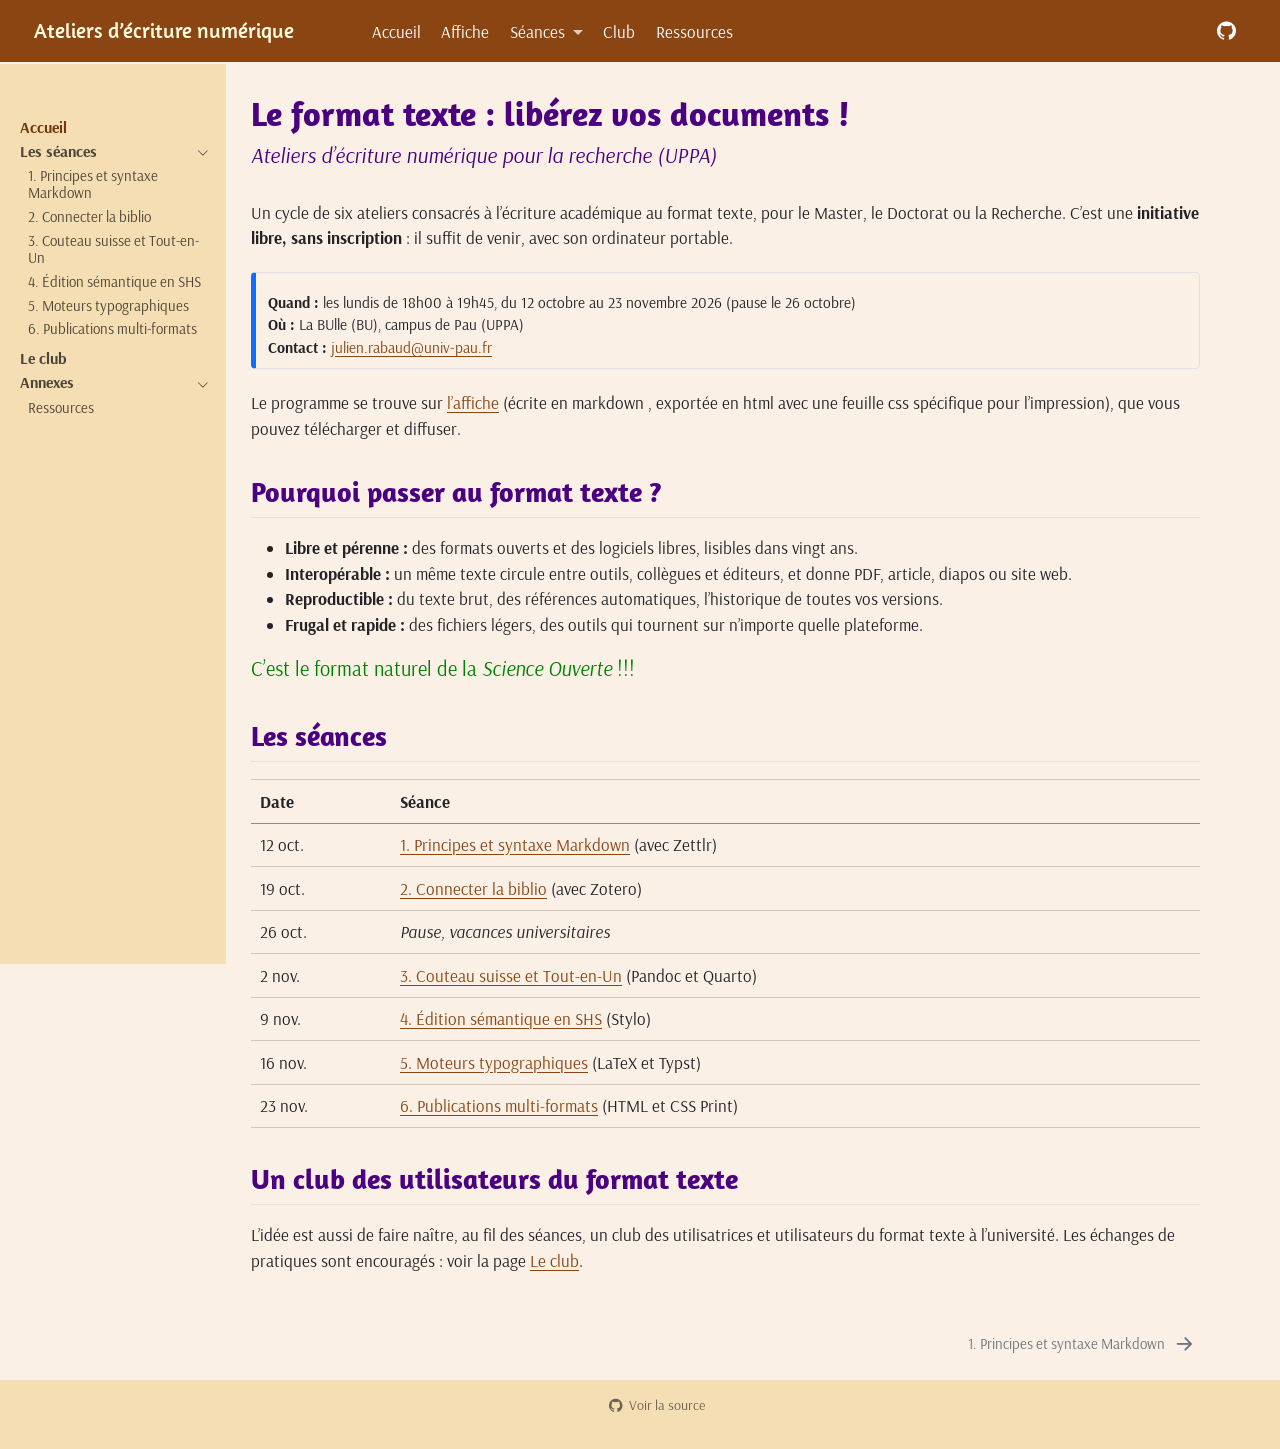
==== index.html @ 68832fae "Built site for gh-pages" ====
<!DOCTYPE html>
<html xmlns="http://www.w3.org/1999/xhtml" lang="fr" xml:lang="fr"><head>

<meta charset="utf-8">
<meta name="generator" content="quarto-1.8.25">

<meta name="viewport" content="width=device-width, initial-scale=1.0, user-scalable=yes">


<title>Le format texte : libérez vos documents ! – Ateliers d’écriture numérique</title>
<style>
code{white-space: pre-wrap;}
span.smallcaps{font-variant: small-caps;}
div.columns{display: flex; gap: min(4vw, 1.5em);}
div.column{flex: auto; overflow-x: auto;}
div.hanging-indent{margin-left: 1.5em; text-indent: -1.5em;}
ul.task-list{list-style: none;}
ul.task-list li input[type="checkbox"] {
  width: 0.8em;
  margin: 0 0.8em 0.2em -1em; /* quarto-specific, see https://github.com/quarto-dev/quarto-cli/issues/4556 */ 
  vertical-align: middle;
}
</style>


<script src="site_libs/quarto-nav/quarto-nav.js"></script>
<script src="site_libs/quarto-nav/headroom.min.js"></script>
<script src="site_libs/clipboard/clipboard.min.js"></script>
<script src="site_libs/quarto-search/autocomplete.umd.js"></script>
<script src="site_libs/quarto-search/fuse.min.js"></script>
<script src="site_libs/quarto-search/quarto-search.js"></script>
<meta name="quarto:offset" content="./">
<link href="./seances/01-markdown-zettlr.html" rel="next">
<script src="site_libs/quarto-html/quarto.js" type="module"></script>
<script src="site_libs/quarto-html/tabsets/tabsets.js" type="module"></script>
<script src="site_libs/quarto-html/axe/axe-check.js" type="module"></script>
<script src="site_libs/quarto-html/popper.min.js"></script>
<script src="site_libs/quarto-html/tippy.umd.min.js"></script>
<script src="site_libs/quarto-html/anchor.min.js"></script>
<link href="site_libs/quarto-html/tippy.css" rel="stylesheet">
<link href="site_libs/quarto-html/quarto-syntax-highlighting-10d6bfaa2f8bcb121088c7d3a1816829.css" rel="stylesheet" class="quarto-color-scheme" id="quarto-text-highlighting-styles">
<link href="site_libs/quarto-html/quarto-syntax-highlighting-dark-7bc5d518d705a825abc54c1a67b1ce5e.css" rel="stylesheet" class="quarto-color-scheme quarto-color-alternate" id="quarto-text-highlighting-styles">
<link href="site_libs/quarto-html/quarto-syntax-highlighting-10d6bfaa2f8bcb121088c7d3a1816829.css" rel="stylesheet" class="quarto-color-scheme-extra" id="quarto-text-highlighting-styles">
<script src="site_libs/bootstrap/bootstrap.min.js"></script>
<link href="site_libs/bootstrap/bootstrap-icons.css" rel="stylesheet">
<link href="site_libs/bootstrap/bootstrap-f535d5d8f38c09f3bb4e53ca1dbffc39.min.css" rel="stylesheet" append-hash="true" class="quarto-color-scheme" id="quarto-bootstrap" data-mode="light">
<link href="site_libs/bootstrap/bootstrap-dark-f535d5d8f38c09f3bb4e53ca1dbffc39.min.css" rel="stylesheet" append-hash="true" class="quarto-color-scheme quarto-color-alternate" id="quarto-bootstrap" data-mode="light">
<link href="site_libs/bootstrap/bootstrap-f535d5d8f38c09f3bb4e53ca1dbffc39.min.css" rel="stylesheet" append-hash="true" class="quarto-color-scheme-extra" id="quarto-bootstrap" data-mode="light">
<script id="quarto-search-options" type="application/json">{
  "location": "navbar",
  "copy-button": false,
  "collapse-after": 3,
  "panel-placement": "end",
  "type": "overlay",
  "limit": 50,
  "keyboard-shortcut": [
    "f",
    "/",
    "s"
  ],
  "show-item-context": false,
  "language": {
    "search-no-results-text": "Pas de résultats",
    "search-matching-documents-text": "documents trouvés",
    "search-copy-link-title": "Copier le lien vers la recherche",
    "search-hide-matches-text": "Cacher les correspondances additionnelles",
    "search-more-match-text": "correspondance de plus dans ce document",
    "search-more-matches-text": "correspondances de plus dans ce document",
    "search-clear-button-title": "Effacer",
    "search-text-placeholder": "",
    "search-detached-cancel-button-title": "Annuler",
    "search-submit-button-title": "Envoyer",
    "search-label": "Recherche"
  }
}</script>


<link rel="stylesheet" href="styles.css">
</head>

<body class="nav-sidebar docked nav-fixed fullcontent quarto-light">

<div id="quarto-search-results"></div>
  <header id="quarto-header" class="headroom fixed-top">
    <nav class="navbar navbar-expand-lg " data-bs-theme="dark">
      <div class="navbar-container container-fluid">
      <div class="navbar-brand-container mx-auto">
    <a href="./index.html" class="navbar-brand navbar-brand-logo">
    </a>
    <a class="navbar-brand" href="./index.html">
    <span class="navbar-title">Ateliers d’écriture numérique</span>
    </a>
  </div>
            <div id="quarto-search" class="" title="Recherche"></div>
          <button class="navbar-toggler" type="button" data-bs-toggle="collapse" data-bs-target="#navbarCollapse" aria-controls="navbarCollapse" role="menu" aria-expanded="false" aria-label="Basculer la navigation" onclick="if (window.quartoToggleHeadroom) { window.quartoToggleHeadroom(); }">
  <span class="navbar-toggler-icon"></span>
</button>
          <div class="collapse navbar-collapse" id="navbarCollapse">
            <ul class="navbar-nav navbar-nav-scroll me-auto">
  <li class="nav-item">
    <a class="nav-link active" href="./index.html" aria-current="page"> 
<span class="menu-text">Accueil</span></a>
  </li>  
  <li class="nav-item">
    <a class="nav-link" href="./affiche.html"> 
<span class="menu-text">Affiche</span></a>
  </li>  
  <li class="nav-item dropdown ">
    <a class="nav-link dropdown-toggle" href="#" id="nav-menu-séances" role="link" data-bs-toggle="dropdown" aria-expanded="false">
 <span class="menu-text">Séances</span>
    </a>
    <ul class="dropdown-menu" aria-labelledby="nav-menu-séances">    
        <li>
    <a class="dropdown-item" href="./seances/01-markdown-zettlr.html">
 <span class="dropdown-text">1. Markdown et Zettlr</span></a>
  </li>  
        <li>
    <a class="dropdown-item" href="./seances/02-zotero.html">
 <span class="dropdown-text">2. Zotero</span></a>
  </li>  
        <li>
    <a class="dropdown-item" href="./seances/03-pandoc-quarto.html">
 <span class="dropdown-text">3. Pandoc et Quarto</span></a>
  </li>  
        <li>
    <a class="dropdown-item" href="./seances/04-stylo.html">
 <span class="dropdown-text">4. Stylo</span></a>
  </li>  
        <li>
    <a class="dropdown-item" href="./seances/05-latex-typst.html">
 <span class="dropdown-text">5. LaTeX et Typst</span></a>
  </li>  
        <li>
    <a class="dropdown-item" href="./seances/06-html-css-print.html">
 <span class="dropdown-text">6. HTML et CSS Print</span></a>
  </li>  
    </ul>
  </li>
  <li class="nav-item">
    <a class="nav-link" href="./club.html"> 
<span class="menu-text">Club</span></a>
  </li>  
  <li class="nav-item">
    <a class="nav-link" href="./ressources.html"> 
<span class="menu-text">Ressources</span></a>
  </li>  
</ul>
            <ul class="navbar-nav navbar-nav-scroll ms-auto">
  <li class="nav-item compact">
    <a class="nav-link" href="https://github.com/ujubib/atelier-format-texte"> <i class="bi bi-github" role="img" aria-label="Dépôt GitHub">
</i> 
<span class="menu-text"></span></a>
  </li>  
</ul>
          </div> <!-- /navcollapse -->
            <div class="quarto-navbar-tools">
</div>
      </div> <!-- /container-fluid -->
    </nav>
  <nav class="quarto-secondary-nav">
    <div class="container-fluid d-flex">
      <button type="button" class="quarto-btn-toggle btn" data-bs-toggle="collapse" role="button" data-bs-target=".quarto-sidebar-collapse-item" aria-controls="quarto-sidebar" aria-expanded="false" aria-label="Basculer la barre latérale" onclick="if (window.quartoToggleHeadroom) { window.quartoToggleHeadroom(); }">
        <i class="bi bi-layout-text-sidebar-reverse"></i>
      </button>
        <a class="flex-grow-1 no-decor" role="navigation" data-bs-toggle="collapse" data-bs-target=".quarto-sidebar-collapse-item" aria-controls="quarto-sidebar" aria-expanded="false" aria-label="Basculer la barre latérale" onclick="if (window.quartoToggleHeadroom) { window.quartoToggleHeadroom(); }">      
          <h1 class="quarto-secondary-nav-title">Le format texte : libérez vos documents !</h1>
        </a>     
    </div>
  </nav>
</header>
<!-- content -->
<div id="quarto-content" class="quarto-container page-columns page-rows-contents page-layout-article page-navbar">
<!-- sidebar -->
  <nav id="quarto-sidebar" class="sidebar collapse collapse-horizontal quarto-sidebar-collapse-item sidebar-navigation docked overflow-auto">
    <div class="pt-lg-2 mt-2 text-left sidebar-header">
      <a href="./index.html" class="sidebar-logo-link">
      </a>
      </div>
    <div class="sidebar-menu-container"> 
    <ul class="list-unstyled mt-1">
        <li class="sidebar-item">
  <div class="sidebar-item-container"> 
  <a href="./index.html" class="sidebar-item-text sidebar-link active">
 <span class="menu-text">Accueil</span></a>
  </div>
</li>
        <li class="sidebar-item sidebar-item-section">
      <div class="sidebar-item-container"> 
            <a class="sidebar-item-text sidebar-link text-start" data-bs-toggle="collapse" data-bs-target="#quarto-sidebar-section-1" role="navigation" aria-expanded="true">
 <span class="menu-text">Les séances</span></a>
          <a class="sidebar-item-toggle text-start" data-bs-toggle="collapse" data-bs-target="#quarto-sidebar-section-1" role="navigation" aria-expanded="true" aria-label="Basculer la section">
            <i class="bi bi-chevron-right ms-2"></i>
          </a> 
      </div>
      <ul id="quarto-sidebar-section-1" class="collapse list-unstyled sidebar-section depth1 show">  
          <li class="sidebar-item">
  <div class="sidebar-item-container"> 
  <a href="./seances/01-markdown-zettlr.html" class="sidebar-item-text sidebar-link">
 <span class="menu-text">1. Principes et syntaxe Markdown</span></a>
  </div>
</li>
          <li class="sidebar-item">
  <div class="sidebar-item-container"> 
  <a href="./seances/02-zotero.html" class="sidebar-item-text sidebar-link">
 <span class="menu-text">2. Connecter la biblio</span></a>
  </div>
</li>
          <li class="sidebar-item">
  <div class="sidebar-item-container"> 
  <a href="./seances/03-pandoc-quarto.html" class="sidebar-item-text sidebar-link">
 <span class="menu-text">3. Couteau suisse et Tout-en-Un</span></a>
  </div>
</li>
          <li class="sidebar-item">
  <div class="sidebar-item-container"> 
  <a href="./seances/04-stylo.html" class="sidebar-item-text sidebar-link">
 <span class="menu-text">4. Édition sémantique en SHS</span></a>
  </div>
</li>
          <li class="sidebar-item">
  <div class="sidebar-item-container"> 
  <a href="./seances/05-latex-typst.html" class="sidebar-item-text sidebar-link">
 <span class="menu-text">5. Moteurs typographiques</span></a>
  </div>
</li>
          <li class="sidebar-item">
  <div class="sidebar-item-container"> 
  <a href="./seances/06-html-css-print.html" class="sidebar-item-text sidebar-link">
 <span class="menu-text">6. Publications multi-formats</span></a>
  </div>
</li>
      </ul>
  </li>
        <li class="sidebar-item">
  <div class="sidebar-item-container"> 
  <a href="./club.html" class="sidebar-item-text sidebar-link">
 <span class="menu-text">Le club</span></a>
  </div>
</li>
        <li class="sidebar-item sidebar-item-section">
      <div class="sidebar-item-container"> 
            <a class="sidebar-item-text sidebar-link text-start" data-bs-toggle="collapse" data-bs-target="#quarto-sidebar-section-2" role="navigation" aria-expanded="true">
 <span class="menu-text">Annexes</span></a>
          <a class="sidebar-item-toggle text-start" data-bs-toggle="collapse" data-bs-target="#quarto-sidebar-section-2" role="navigation" aria-expanded="true" aria-label="Basculer la section">
            <i class="bi bi-chevron-right ms-2"></i>
          </a> 
      </div>
      <ul id="quarto-sidebar-section-2" class="collapse list-unstyled sidebar-section depth1 show">  
          <li class="sidebar-item">
  <div class="sidebar-item-container"> 
  <a href="./ressources.html" class="sidebar-item-text sidebar-link">
 <span class="menu-text">Ressources</span></a>
  </div>
</li>
      </ul>
  </li>
    </ul>
    </div>
</nav>
<div id="quarto-sidebar-glass" class="quarto-sidebar-collapse-item" data-bs-toggle="collapse" data-bs-target=".quarto-sidebar-collapse-item"></div>
<!-- margin-sidebar -->
    
<!-- main -->
<main class="content" id="quarto-document-content">

<header id="title-block-header" class="quarto-title-block default">
<div class="quarto-title">
<h1 class="title d-none d-lg-block">Le format texte : libérez vos documents !</h1>
<p class="subtitle lead">Ateliers d’écriture numérique pour la recherche (UPPA)</p>
</div>



<div class="quarto-title-meta">

    
  
    
  </div>
  


</header>


<p>Un cycle de six ateliers consacrés à l’écriture académique au format texte, pour le Master, le Doctorat ou la Recherche. C’est une <strong>initiative libre, sans inscription</strong> : il suffit de venir, avec son ordinateur portable.</p>
<div class="callout callout-style-simple callout-note no-icon">
<div class="callout-body d-flex">
<div class="callout-icon-container">
<i class="callout-icon no-icon"></i>
</div>
<div class="callout-body-container">
<p><strong>Quand :</strong> les lundis de 18h00 à 19h45, du 12 octobre au 23 novembre 2026 (pause le 26 octobre)<br>
<strong>Où :</strong> La BUlle (BU), campus de Pau (UPPA)<br>
<strong>Contact :</strong> <a href="mailto:julien.rabaud@univ-pau.fr">julien.rabaud@univ-pau.fr</a></p>
</div>
</div>
</div>
<p>Le programme se trouve sur <a href="./affiche.html">l’affiche</a> (écrite en markdown , exportée en html avec une feuille css spécifique pour l’impression), que vous pouvez télécharger et diffuser.</p>
<section id="pourquoi-passer-au-format-texte" class="level2">
<h2 class="anchored" data-anchor-id="pourquoi-passer-au-format-texte">Pourquoi passer au format texte ?</h2>
<ul>
<li><strong>Libre et pérenne :</strong> des formats ouverts et des logiciels libres, lisibles dans vingt ans.</li>
<li><strong>Interopérable :</strong> un même texte circule entre outils, collègues et éditeurs, et donne PDF, article, diapos ou site web.</li>
<li><strong>Reproductible :</strong> du texte brut, des références automatiques, l’historique de toutes vos versions.</li>
<li><strong>Frugal et rapide :</strong> des fichiers légers, des outils qui tournent sur n’importe quelle plateforme.</li>
</ul>
<p><span style="font-size:1.2em;color:green">C’est le format naturel de la <em>Science Ouverte</em> !!!</span></p>
</section>
<section id="les-séances" class="level2">
<h2 class="anchored" data-anchor-id="les-séances">Les séances</h2>
<table class="caption-top table">
<thead>
<tr class="header">
<th style="text-align: left;">Date</th>
<th style="text-align: left;">Séance</th>
</tr>
</thead>
<tbody>
<tr class="odd">
<td style="text-align: left;">12 oct.</td>
<td style="text-align: left;"><a href="./seances/01-markdown-zettlr.html">1. Principes et syntaxe Markdown</a> (avec Zettlr)</td>
</tr>
<tr class="even">
<td style="text-align: left;">19 oct.</td>
<td style="text-align: left;"><a href="./seances/02-zotero.html">2. Connecter la biblio</a> (avec Zotero)</td>
</tr>
<tr class="odd">
<td style="text-align: left;">26 oct.</td>
<td style="text-align: left;"><em>Pause, vacances universitaires</em></td>
</tr>
<tr class="even">
<td style="text-align: left;">2 nov.</td>
<td style="text-align: left;"><a href="./seances/03-pandoc-quarto.html">3. Couteau suisse et Tout-en-Un</a> (Pandoc et Quarto)</td>
</tr>
<tr class="odd">
<td style="text-align: left;">9 nov.</td>
<td style="text-align: left;"><a href="./seances/04-stylo.html">4. Édition sémantique en SHS</a> (Stylo)</td>
</tr>
<tr class="even">
<td style="text-align: left;">16 nov.</td>
<td style="text-align: left;"><a href="./seances/05-latex-typst.html">5. Moteurs typographiques</a> (LaTeX et Typst)</td>
</tr>
<tr class="odd">
<td style="text-align: left;">23 nov.</td>
<td style="text-align: left;"><a href="./seances/06-html-css-print.html">6. Publications multi-formats</a> (HTML et CSS Print)</td>
</tr>
</tbody>
</table>
</section>
<section id="un-club-des-utilisateurs-du-format-texte" class="level2">
<h2 class="anchored" data-anchor-id="un-club-des-utilisateurs-du-format-texte">Un club des utilisateurs du format texte</h2>
<p>L’idée est aussi de faire naître, au fil des séances, un club des utilisatrices et utilisateurs du format texte à l’université. Les échanges de pratiques sont encouragés : voir la page <a href="./club.html">Le club</a>.</p>


</section>

</main> <!-- /main -->
<script id="quarto-html-after-body" type="application/javascript">
  window.document.addEventListener("DOMContentLoaded", function (event) {
    const icon = "";
    const anchorJS = new window.AnchorJS();
    anchorJS.options = {
      placement: 'right',
      icon: icon
    };
    anchorJS.add('.anchored');
    const isCodeAnnotation = (el) => {
      for (const clz of el.classList) {
        if (clz.startsWith('code-annotation-')) {                     
          return true;
        }
      }
      return false;
    }
    const onCopySuccess = function(e) {
      // button target
      const button = e.trigger;
      // don't keep focus
      button.blur();
      // flash "checked"
      button.classList.add('code-copy-button-checked');
      var currentTitle = button.getAttribute("title");
      button.setAttribute("title", "Copié");
      let tooltip;
      if (window.bootstrap) {
        button.setAttribute("data-bs-toggle", "tooltip");
        button.setAttribute("data-bs-placement", "left");
        button.setAttribute("data-bs-title", "Copié");
        tooltip = new bootstrap.Tooltip(button, 
          { trigger: "manual", 
            customClass: "code-copy-button-tooltip",
            offset: [0, -8]});
        tooltip.show();    
      }
      setTimeout(function() {
        if (tooltip) {
          tooltip.hide();
          button.removeAttribute("data-bs-title");
          button.removeAttribute("data-bs-toggle");
          button.removeAttribute("data-bs-placement");
        }
        button.setAttribute("title", currentTitle);
        button.classList.remove('code-copy-button-checked');
      }, 1000);
      // clear code selection
      e.clearSelection();
    }
    const getTextToCopy = function(trigger) {
      const outerScaffold = trigger.parentElement.cloneNode(true);
      const codeEl = outerScaffold.querySelector('code');
      for (const childEl of codeEl.children) {
        if (isCodeAnnotation(childEl)) {
          childEl.remove();
        }
      }
      return codeEl.innerText;
    }
    const clipboard = new window.ClipboardJS('.code-copy-button:not([data-in-quarto-modal])', {
      text: getTextToCopy
    });
    clipboard.on('success', onCopySuccess);
    if (window.document.getElementById('quarto-embedded-source-code-modal')) {
      const clipboardModal = new window.ClipboardJS('.code-copy-button[data-in-quarto-modal]', {
        text: getTextToCopy,
        container: window.document.getElementById('quarto-embedded-source-code-modal')
      });
      clipboardModal.on('success', onCopySuccess);
    }
      var localhostRegex = new RegExp(/^(?:http|https):\/\/localhost\:?[0-9]*\//);
      var mailtoRegex = new RegExp(/^mailto:/);
        var filterRegex = new RegExp("https:\/\/ujubib\.github\.io\/atelier-format-texte\/");
      var isInternal = (href) => {
          return filterRegex.test(href) || localhostRegex.test(href) || mailtoRegex.test(href);
      }
      // Inspect non-navigation links and adorn them if external
     var links = window.document.querySelectorAll('a[href]:not(.nav-link):not(.navbar-brand):not(.toc-action):not(.sidebar-link):not(.sidebar-item-toggle):not(.pagination-link):not(.no-external):not([aria-hidden]):not(.dropdown-item):not(.quarto-navigation-tool):not(.about-link)');
      for (var i=0; i<links.length; i++) {
        const link = links[i];
        if (!isInternal(link.href)) {
          // undo the damage that might have been done by quarto-nav.js in the case of
          // links that we want to consider external
          if (link.dataset.originalHref !== undefined) {
            link.href = link.dataset.originalHref;
          }
        }
      }
    function tippyHover(el, contentFn, onTriggerFn, onUntriggerFn) {
      const config = {
        allowHTML: true,
        maxWidth: 500,
        delay: 100,
        arrow: false,
        appendTo: function(el) {
            return el.parentElement;
        },
        interactive: true,
        interactiveBorder: 10,
        theme: 'quarto',
        placement: 'bottom-start',
      };
      if (contentFn) {
        config.content = contentFn;
      }
      if (onTriggerFn) {
        config.onTrigger = onTriggerFn;
      }
      if (onUntriggerFn) {
        config.onUntrigger = onUntriggerFn;
      }
      window.tippy(el, config); 
    }
    const noterefs = window.document.querySelectorAll('a[role="doc-noteref"]');
    for (var i=0; i<noterefs.length; i++) {
      const ref = noterefs[i];
      tippyHover(ref, function() {
        // use id or data attribute instead here
        let href = ref.getAttribute('data-footnote-href') || ref.getAttribute('href');
        try { href = new URL(href).hash; } catch {}
        const id = href.replace(/^#\/?/, "");
        const note = window.document.getElementById(id);
        if (note) {
          return note.innerHTML;
        } else {
          return "";
        }
      });
    }
    const xrefs = window.document.querySelectorAll('a.quarto-xref');
    const processXRef = (id, note) => {
      // Strip column container classes
      const stripColumnClz = (el) => {
        el.classList.remove("page-full", "page-columns");
        if (el.children) {
          for (const child of el.children) {
            stripColumnClz(child);
          }
        }
      }
      stripColumnClz(note)
      if (id === null || id.startsWith('sec-')) {
        // Special case sections, only their first couple elements
        const container = document.createElement("div");
        if (note.children && note.children.length > 2) {
          container.appendChild(note.children[0].cloneNode(true));
          for (let i = 1; i < note.children.length; i++) {
            const child = note.children[i];
            if (child.tagName === "P" && child.innerText === "") {
              continue;
            } else {
              container.appendChild(child.cloneNode(true));
              break;
            }
          }
          if (window.Quarto?.typesetMath) {
            window.Quarto.typesetMath(container);
          }
          return container.innerHTML
        } else {
          if (window.Quarto?.typesetMath) {
            window.Quarto.typesetMath(note);
          }
          return note.innerHTML;
        }
      } else {
        // Remove any anchor links if they are present
        const anchorLink = note.querySelector('a.anchorjs-link');
        if (anchorLink) {
          anchorLink.remove();
        }
        if (window.Quarto?.typesetMath) {
          window.Quarto.typesetMath(note);
        }
        if (note.classList.contains("callout")) {
          return note.outerHTML;
        } else {
          return note.innerHTML;
        }
      }
    }
    for (var i=0; i<xrefs.length; i++) {
      const xref = xrefs[i];
      tippyHover(xref, undefined, function(instance) {
        instance.disable();
        let url = xref.getAttribute('href');
        let hash = undefined; 
        if (url.startsWith('#')) {
          hash = url;
        } else {
          try { hash = new URL(url).hash; } catch {}
        }
        if (hash) {
          const id = hash.replace(/^#\/?/, "");
          const note = window.document.getElementById(id);
          if (note !== null) {
            try {
              const html = processXRef(id, note.cloneNode(true));
              instance.setContent(html);
            } finally {
              instance.enable();
              instance.show();
            }
          } else {
            // See if we can fetch this
            fetch(url.split('#')[0])
            .then(res => res.text())
            .then(html => {
              const parser = new DOMParser();
              const htmlDoc = parser.parseFromString(html, "text/html");
              const note = htmlDoc.getElementById(id);
              if (note !== null) {
                const html = processXRef(id, note);
                instance.setContent(html);
              } 
            }).finally(() => {
              instance.enable();
              instance.show();
            });
          }
        } else {
          // See if we can fetch a full url (with no hash to target)
          // This is a special case and we should probably do some content thinning / targeting
          fetch(url)
          .then(res => res.text())
          .then(html => {
            const parser = new DOMParser();
            const htmlDoc = parser.parseFromString(html, "text/html");
            const note = htmlDoc.querySelector('main.content');
            if (note !== null) {
              // This should only happen for chapter cross references
              // (since there is no id in the URL)
              // remove the first header
              if (note.children.length > 0 && note.children[0].tagName === "HEADER") {
                note.children[0].remove();
              }
              const html = processXRef(null, note);
              instance.setContent(html);
            } 
          }).finally(() => {
            instance.enable();
            instance.show();
          });
        }
      }, function(instance) {
      });
    }
        let selectedAnnoteEl;
        const selectorForAnnotation = ( cell, annotation) => {
          let cellAttr = 'data-code-cell="' + cell + '"';
          let lineAttr = 'data-code-annotation="' +  annotation + '"';
          const selector = 'span[' + cellAttr + '][' + lineAttr + ']';
          return selector;
        }
        const selectCodeLines = (annoteEl) => {
          const doc = window.document;
          const targetCell = annoteEl.getAttribute("data-target-cell");
          const targetAnnotation = annoteEl.getAttribute("data-target-annotation");
          const annoteSpan = window.document.querySelector(selectorForAnnotation(targetCell, targetAnnotation));
          const lines = annoteSpan.getAttribute("data-code-lines").split(",");
          const lineIds = lines.map((line) => {
            return targetCell + "-" + line;
          })
          let top = null;
          let height = null;
          let parent = null;
          if (lineIds.length > 0) {
              //compute the position of the single el (top and bottom and make a div)
              const el = window.document.getElementById(lineIds[0]);
              top = el.offsetTop;
              height = el.offsetHeight;
              parent = el.parentElement.parentElement;
            if (lineIds.length > 1) {
              const lastEl = window.document.getElementById(lineIds[lineIds.length - 1]);
              const bottom = lastEl.offsetTop + lastEl.offsetHeight;
              height = bottom - top;
            }
            if (top !== null && height !== null && parent !== null) {
              // cook up a div (if necessary) and position it 
              let div = window.document.getElementById("code-annotation-line-highlight");
              if (div === null) {
                div = window.document.createElement("div");
                div.setAttribute("id", "code-annotation-line-highlight");
                div.style.position = 'absolute';
                parent.appendChild(div);
              }
              div.style.top = top - 2 + "px";
              div.style.height = height + 4 + "px";
              div.style.left = 0;
              let gutterDiv = window.document.getElementById("code-annotation-line-highlight-gutter");
              if (gutterDiv === null) {
                gutterDiv = window.document.createElement("div");
                gutterDiv.setAttribute("id", "code-annotation-line-highlight-gutter");
                gutterDiv.style.position = 'absolute';
                const codeCell = window.document.getElementById(targetCell);
                const gutter = codeCell.querySelector('.code-annotation-gutter');
                gutter.appendChild(gutterDiv);
              }
              gutterDiv.style.top = top - 2 + "px";
              gutterDiv.style.height = height + 4 + "px";
            }
            selectedAnnoteEl = annoteEl;
          }
        };
        const unselectCodeLines = () => {
          const elementsIds = ["code-annotation-line-highlight", "code-annotation-line-highlight-gutter"];
          elementsIds.forEach((elId) => {
            const div = window.document.getElementById(elId);
            if (div) {
              div.remove();
            }
          });
          selectedAnnoteEl = undefined;
        };
          // Handle positioning of the toggle
      window.addEventListener(
        "resize",
        throttle(() => {
          elRect = undefined;
          if (selectedAnnoteEl) {
            selectCodeLines(selectedAnnoteEl);
          }
        }, 10)
      );
      function throttle(fn, ms) {
      let throttle = false;
      let timer;
        return (...args) => {
          if(!throttle) { // first call gets through
              fn.apply(this, args);
              throttle = true;
          } else { // all the others get throttled
              if(timer) clearTimeout(timer); // cancel #2
              timer = setTimeout(() => {
                fn.apply(this, args);
                timer = throttle = false;
              }, ms);
          }
        };
      }
        // Attach click handler to the DT
        const annoteDls = window.document.querySelectorAll('dt[data-target-cell]');
        for (const annoteDlNode of annoteDls) {
          annoteDlNode.addEventListener('click', (event) => {
            const clickedEl = event.target;
            if (clickedEl !== selectedAnnoteEl) {
              unselectCodeLines();
              const activeEl = window.document.querySelector('dt[data-target-cell].code-annotation-active');
              if (activeEl) {
                activeEl.classList.remove('code-annotation-active');
              }
              selectCodeLines(clickedEl);
              clickedEl.classList.add('code-annotation-active');
            } else {
              // Unselect the line
              unselectCodeLines();
              clickedEl.classList.remove('code-annotation-active');
            }
          });
        }
    const findCites = (el) => {
      const parentEl = el.parentElement;
      if (parentEl) {
        const cites = parentEl.dataset.cites;
        if (cites) {
          return {
            el,
            cites: cites.split(' ')
          };
        } else {
          return findCites(el.parentElement)
        }
      } else {
        return undefined;
      }
    };
    var bibliorefs = window.document.querySelectorAll('a[role="doc-biblioref"]');
    for (var i=0; i<bibliorefs.length; i++) {
      const ref = bibliorefs[i];
      const citeInfo = findCites(ref);
      if (citeInfo) {
        tippyHover(citeInfo.el, function() {
          var popup = window.document.createElement('div');
          citeInfo.cites.forEach(function(cite) {
            var citeDiv = window.document.createElement('div');
            citeDiv.classList.add('hanging-indent');
            citeDiv.classList.add('csl-entry');
            var biblioDiv = window.document.getElementById('ref-' + cite);
            if (biblioDiv) {
              citeDiv.innerHTML = biblioDiv.innerHTML;
            }
            popup.appendChild(citeDiv);
          });
          return popup.innerHTML;
        });
      }
    }
  });
  </script>
<nav class="page-navigation">
  <div class="nav-page nav-page-previous">
  </div>
  <div class="nav-page nav-page-next">
      <a href="./seances/01-markdown-zettlr.html" class="pagination-link" aria-label="1. Principes et syntaxe Markdown">
        <span class="nav-page-text">1. Principes et syntaxe Markdown</span> <i class="bi bi-arrow-right-short"></i>
      </a>
  </div>
</nav>
</div> <!-- /content -->




<footer class="footer"><div class="nav-footer"><div class="nav-footer-center"><div class="toc-actions"><ul><li><a href="https://github.com/ujubib/atelier-format-texte/blob/main/index.qmd" class="toc-action"><i class="bi bi-github"></i>Voir la source</a></li></ul></div></div></div></footer></body></html>
---- site_libs/quarto-html/tippy.css ----
.tippy-box[data-animation=fade][data-state=hidden]{opacity:0}[data-tippy-root]{max-width:calc(100vw - 10px)}.tippy-box{position:relative;background-color:#333;color:#fff;border-radius:4px;font-size:14px;line-height:1.4;white-space:normal;outline:0;transition-property:transform,visibility,opacity}.tippy-box[data-placement^=top]>.tippy-arrow{bottom:0}.tippy-box[data-placement^=top]>.tippy-arrow:before{bottom:-7px;left:0;border-width:8px 8px 0;border-top-color:initial;transform-origin:center top}.tippy-box[data-placement^=bottom]>.tippy-arrow{top:0}.tippy-box[data-placement^=bottom]>.tippy-arrow:before{top:-7px;left:0;border-width:0 8px 8px;border-bottom-color:initial;transform-origin:center bottom}.tippy-box[data-placement^=left]>.tippy-arrow{right:0}.tippy-box[data-placement^=left]>.tippy-arrow:before{border-width:8px 0 8px 8px;border-left-color:initial;right:-7px;transform-origin:center left}.tippy-box[data-placement^=right]>.tippy-arrow{left:0}.tippy-box[data-placement^=right]>.tippy-arrow:before{left:-7px;border-width:8px 8px 8px 0;border-right-color:initial;transform-origin:center right}.tippy-box[data-inertia][data-state=visible]{transition-timing-function:cubic-bezier(.54,1.5,.38,1.11)}.tippy-arrow{width:16px;height:16px;color:#333}.tippy-arrow:before{content:"";position:absolute;border-color:transparent;border-style:solid}.tippy-content{position:relative;padding:5px 9px;z-index:1}
---- site_libs/quarto-html/quarto-syntax-highlighting-10d6bfaa2f8bcb121088c7d3a1816829.css ----
/* quarto syntax highlight colors */
:root {
  --quarto-hl-ot-color: #003B4F;
  --quarto-hl-at-color: #657422;
  --quarto-hl-ss-color: #20794D;
  --quarto-hl-an-color: #5E5E5E;
  --quarto-hl-fu-color: #4758AB;
  --quarto-hl-st-color: #20794D;
  --quarto-hl-cf-color: #003B4F;
  --quarto-hl-op-color: #5E5E5E;
  --quarto-hl-er-color: #AD0000;
  --quarto-hl-bn-color: #AD0000;
  --quarto-hl-al-color: #AD0000;
  --quarto-hl-va-color: #111111;
  --quarto-hl-bu-color: inherit;
  --quarto-hl-ex-color: inherit;
  --quarto-hl-pp-color: #AD0000;
  --quarto-hl-in-color: #5E5E5E;
  --quarto-hl-vs-color: #20794D;
  --quarto-hl-wa-color: #5E5E5E;
  --quarto-hl-do-color: #5E5E5E;
  --quarto-hl-im-color: #00769E;
  --quarto-hl-ch-color: #20794D;
  --quarto-hl-dt-color: #AD0000;
  --quarto-hl-fl-color: #AD0000;
  --quarto-hl-co-color: #5E5E5E;
  --quarto-hl-cv-color: #5E5E5E;
  --quarto-hl-cn-color: #8f5902;
  --quarto-hl-sc-color: #5E5E5E;
  --quarto-hl-dv-color: #AD0000;
  --quarto-hl-kw-color: #003B4F;
}

/* other quarto variables */
:root {
  --quarto-font-monospace: B612 Mono;
}

/* syntax highlight based on Pandoc's rules */
pre > code.sourceCode > span {
  color: #003B4F;
}

code.sourceCode > span {
  color: #003B4F;
}

div.sourceCode,
div.sourceCode pre.sourceCode {
  color: #003B4F;
}

/* Normal */
code span {
  color: #003B4F;
}

/* Alert */
code span.al {
  color: #AD0000;
  font-style: inherit;
}

/* Annotation */
code span.an {
  color: #5E5E5E;
  font-style: inherit;
}

/* Attribute */
code span.at {
  color: #657422;
  font-style: inherit;
}

/* BaseN */
code span.bn {
  color: #AD0000;
  font-style: inherit;
}

/* BuiltIn */
code span.bu {
  font-style: inherit;
}

/* ControlFlow */
code span.cf {
  color: #003B4F;
  font-weight: bold;
  font-style: inherit;
}

/* Char */
code span.ch {
  color: #20794D;
  font-style: inherit;
}

/* Constant */
code span.cn {
  color: #8f5902;
  font-style: inherit;
}

/* Comment */
code span.co {
  color: #5E5E5E;
  font-style: inherit;
}

/* CommentVar */
code span.cv {
  color: #5E5E5E;
  font-style: italic;
}

/* Documentation */
code span.do {
  color: #5E5E5E;
  font-style: italic;
}

/* DataType */
code span.dt {
  color: #AD0000;
  font-style: inherit;
}

/* DecVal */
code span.dv {
  color: #AD0000;
  font-style: inherit;
}

/* Error */
code span.er {
  color: #AD0000;
  font-style: inherit;
}

/* Extension */
code span.ex {
  font-style: inherit;
}

/* Float */
code span.fl {
  color: #AD0000;
  font-style: inherit;
}

/* Function */
code span.fu {
  color: #4758AB;
  font-style: inherit;
}

/* Import */
code span.im {
  color: #00769E;
  font-style: inherit;
}

/* Information */
code span.in {
  color: #5E5E5E;
  font-style: inherit;
}

/* Keyword */
code span.kw {
  color: #003B4F;
  font-weight: bold;
  font-style: inherit;
}

/* Operator */
code span.op {
  color: #5E5E5E;
  font-style: inherit;
}

/* Other */
code span.ot {
  color: #003B4F;
  font-style: inherit;
}

/* Preprocessor */
code span.pp {
  color: #AD0000;
  font-style: inherit;
}

/* SpecialChar */
code span.sc {
  color: #5E5E5E;
  font-style: inherit;
}

/* SpecialString */
code span.ss {
  color: #20794D;
  font-style: inherit;
}

/* String */
code span.st {
  color: #20794D;
  font-style: inherit;
}

/* Variable */
code span.va {
  color: #111111;
  font-style: inherit;
}

/* VerbatimString */
code span.vs {
  color: #20794D;
  font-style: inherit;
}

/* Warning */
code span.wa {
  color: #5E5E5E;
  font-style: italic;
}

.prevent-inlining {
  content: "</";
}

/*# sourceMappingURL=c01d06e51de7c245b687fe703622bf32.css.map */
---- site_libs/quarto-html/quarto-syntax-highlighting-dark-7bc5d518d705a825abc54c1a67b1ce5e.css ----
/* quarto syntax highlight colors */
:root {
  --quarto-hl-al-color: #f07178;
  --quarto-hl-an-color: #d4d0ab;
  --quarto-hl-at-color: #00e0e0;
  --quarto-hl-bn-color: #d4d0ab;
  --quarto-hl-bu-color: #abe338;
  --quarto-hl-ch-color: #abe338;
  --quarto-hl-co-color: #f8f8f2;
  --quarto-hl-cv-color: #ffd700;
  --quarto-hl-cn-color: #ffd700;
  --quarto-hl-cf-color: #ffa07a;
  --quarto-hl-dt-color: #ffa07a;
  --quarto-hl-dv-color: #d4d0ab;
  --quarto-hl-do-color: #f8f8f2;
  --quarto-hl-er-color: #f07178;
  --quarto-hl-ex-color: #00e0e0;
  --quarto-hl-fl-color: #d4d0ab;
  --quarto-hl-fu-color: #ffa07a;
  --quarto-hl-im-color: #abe338;
  --quarto-hl-in-color: #d4d0ab;
  --quarto-hl-kw-color: #ffa07a;
  --quarto-hl-op-color: #ffa07a;
  --quarto-hl-ot-color: #00e0e0;
  --quarto-hl-pp-color: #dcc6e0;
  --quarto-hl-re-color: #00e0e0;
  --quarto-hl-sc-color: #abe338;
  --quarto-hl-ss-color: #abe338;
  --quarto-hl-st-color: #abe338;
  --quarto-hl-va-color: #00e0e0;
  --quarto-hl-vs-color: #abe338;
  --quarto-hl-wa-color: #dcc6e0;
}

/* other quarto variables */
:root {
  --quarto-font-monospace: B612 Mono;
}

/* syntax highlight based on Pandoc's rules */
pre > code.sourceCode > span {
  color: #f8f8f2;
}

code.sourceCode > span {
  color: #f8f8f2;
}

div.sourceCode,
div.sourceCode pre.sourceCode {
  color: #f8f8f2;
}

/* Normal */
code span {
  color: #f8f8f2;
}

/* Alert */
code span.al {
  color: #f07178;
}

/* Annotation */
code span.an {
  color: #d4d0ab;
}

/* Attribute */
code span.at {
  color: #00e0e0;
}

/* BaseN */
code span.bn {
  color: #d4d0ab;
}

/* BuiltIn */
code span.bu {
  color: #abe338;
}

/* ControlFlow */
code span.cf {
  font-weight: bold;
  color: #ffa07a;
}

/* Char */
code span.ch {
  color: #abe338;
}

/* Constant */
code span.cn {
  color: #ffd700;
}

/* Comment */
code span.co {
  font-style: italic;
  color: #f8f8f2;
}

/* CommentVar */
code span.cv {
  color: #ffd700;
}

/* Documentation */
code span.do {
  color: #f8f8f2;
}

/* DataType */
code span.dt {
  color: #ffa07a;
}

/* DecVal */
code span.dv {
  color: #d4d0ab;
}

/* Error */
code span.er {
  color: #f07178;
  text-decoration: underline;
}

/* Extension */
code span.ex {
  font-weight: bold;
  color: #00e0e0;
}

/* Float */
code span.fl {
  color: #d4d0ab;
}

/* Function */
code span.fu {
  color: #ffa07a;
}

/* Import */
code span.im {
  color: #abe338;
}

/* Information */
code span.in {
  color: #d4d0ab;
}

/* Keyword */
code span.kw {
  font-weight: bold;
  color: #ffa07a;
}

/* Operator */
code span.op {
  color: #ffa07a;
}

/* Other */
code span.ot {
  color: #00e0e0;
}

/* Preprocessor */
code span.pp {
  color: #dcc6e0;
}

/* RegionMarker */
code span.re {
  background-color: #f8f8f2;
  color: #00e0e0;
}

/* SpecialChar */
code span.sc {
  color: #abe338;
}

/* SpecialString */
code span.ss {
  color: #abe338;
}

/* String */
code span.st {
  color: #abe338;
}

/* Variable */
code span.va {
  color: #00e0e0;
}

/* VerbatimString */
code span.vs {
  color: #abe338;
}

/* Warning */
code span.wa {
  color: #dcc6e0;
}

.prevent-inlining {
  content: "</";
}

/*# sourceMappingURL=96c8cae81342dbaa9ecdda77e617f081.css.map */
---- site_libs/quarto-html/quarto-syntax-highlighting-10d6bfaa2f8bcb121088c7d3a1816829.css ----
/* quarto syntax highlight colors */
:root {
  --quarto-hl-ot-color: #003B4F;
  --quarto-hl-at-color: #657422;
  --quarto-hl-ss-color: #20794D;
  --quarto-hl-an-color: #5E5E5E;
  --quarto-hl-fu-color: #4758AB;
  --quarto-hl-st-color: #20794D;
  --quarto-hl-cf-color: #003B4F;
  --quarto-hl-op-color: #5E5E5E;
  --quarto-hl-er-color: #AD0000;
  --quarto-hl-bn-color: #AD0000;
  --quarto-hl-al-color: #AD0000;
  --quarto-hl-va-color: #111111;
  --quarto-hl-bu-color: inherit;
  --quarto-hl-ex-color: inherit;
  --quarto-hl-pp-color: #AD0000;
  --quarto-hl-in-color: #5E5E5E;
  --quarto-hl-vs-color: #20794D;
  --quarto-hl-wa-color: #5E5E5E;
  --quarto-hl-do-color: #5E5E5E;
  --quarto-hl-im-color: #00769E;
  --quarto-hl-ch-color: #20794D;
  --quarto-hl-dt-color: #AD0000;
  --quarto-hl-fl-color: #AD0000;
  --quarto-hl-co-color: #5E5E5E;
  --quarto-hl-cv-color: #5E5E5E;
  --quarto-hl-cn-color: #8f5902;
  --quarto-hl-sc-color: #5E5E5E;
  --quarto-hl-dv-color: #AD0000;
  --quarto-hl-kw-color: #003B4F;
}

/* other quarto variables */
:root {
  --quarto-font-monospace: B612 Mono;
}

/* syntax highlight based on Pandoc's rules */
pre > code.sourceCode > span {
  color: #003B4F;
}

code.sourceCode > span {
  color: #003B4F;
}

div.sourceCode,
div.sourceCode pre.sourceCode {
  color: #003B4F;
}

/* Normal */
code span {
  color: #003B4F;
}

/* Alert */
code span.al {
  color: #AD0000;
  font-style: inherit;
}

/* Annotation */
code span.an {
  color: #5E5E5E;
  font-style: inherit;
}

/* Attribute */
code span.at {
  color: #657422;
  font-style: inherit;
}

/* BaseN */
code span.bn {
  color: #AD0000;
  font-style: inherit;
}

/* BuiltIn */
code span.bu {
  font-style: inherit;
}

/* ControlFlow */
code span.cf {
  color: #003B4F;
  font-weight: bold;
  font-style: inherit;
}

/* Char */
code span.ch {
  color: #20794D;
  font-style: inherit;
}

/* Constant */
code span.cn {
  color: #8f5902;
  font-style: inherit;
}

/* Comment */
code span.co {
  color: #5E5E5E;
  font-style: inherit;
}

/* CommentVar */
code span.cv {
  color: #5E5E5E;
  font-style: italic;
}

/* Documentation */
code span.do {
  color: #5E5E5E;
  font-style: italic;
}

/* DataType */
code span.dt {
  color: #AD0000;
  font-style: inherit;
}

/* DecVal */
code span.dv {
  color: #AD0000;
  font-style: inherit;
}

/* Error */
code span.er {
  color: #AD0000;
  font-style: inherit;
}

/* Extension */
code span.ex {
  font-style: inherit;
}

/* Float */
code span.fl {
  color: #AD0000;
  font-style: inherit;
}

/* Function */
code span.fu {
  color: #4758AB;
  font-style: inherit;
}

/* Import */
code span.im {
  color: #00769E;
  font-style: inherit;
}

/* Information */
code span.in {
  color: #5E5E5E;
  font-style: inherit;
}

/* Keyword */
code span.kw {
  color: #003B4F;
  font-weight: bold;
  font-style: inherit;
}

/* Operator */
code span.op {
  color: #5E5E5E;
  font-style: inherit;
}

/* Other */
code span.ot {
  color: #003B4F;
  font-style: inherit;
}

/* Preprocessor */
code span.pp {
  color: #AD0000;
  font-style: inherit;
}

/* SpecialChar */
code span.sc {
  color: #5E5E5E;
  font-style: inherit;
}

/* SpecialString */
code span.ss {
  color: #20794D;
  font-style: inherit;
}

/* String */
code span.st {
  color: #20794D;
  font-style: inherit;
}

/* Variable */
code span.va {
  color: #111111;
  font-style: inherit;
}

/* VerbatimString */
code span.vs {
  color: #20794D;
  font-style: inherit;
}

/* Warning */
code span.wa {
  color: #5E5E5E;
  font-style: italic;
}

.prevent-inlining {
  content: "</";
}

/*# sourceMappingURL=c01d06e51de7c245b687fe703622bf32.css.map */
---- styles.css ----
/* ==========================================================================
   Personnalisations du site (en plus de _brand.yaml)
   ========================================================================== */

/* Typographie et titres : pages du site uniquement (pas l'affiche) */
#quarto-content {
    hyphens: auto;
    overflow-wrap: break-word;
    text-rendering: optimizeLegibility;
    font-kerning: normal;
}

#quarto-content h1,
#quarto-content h2 {
    color: indigo;
}

#quarto-content .subtitle {
    color: indigo;
    font-style: italic;
}

figcaption {
    text-align: center;
}

.navbar-title {
    font-family: Amaranth, sans-serif;
}

.sidebar-menu-container {
    font-family: Arsenal, sans-serif !important;
}

/* 1. On applique le gras à TOUT le monde dans la barre latérale par sécurité */
.sidebar-menu-container .menu-text {
    font-weight: bold !important;
}

/* 2. LA CONTRE-ATTAQUE : On cible TOUTES les listes imbriquées (les sous-menus) 
      pour forcer leurs textes à redevenir normaux */
.sidebar-menu-container ul ul .menu-text {
    font-weight: normal !important;
}

/* 3. COHÉRENCE VISUELLE : L'élément actif (la page en cours de lecture) 
      a le droit de rester en gras */
.sidebar-item-text.sidebar-link.active .menu-text {
    font-weight: bold !important;
}

/* Barre de navigation : titre du site en jaune clair */
.navbar .navbar-brand {
    --bs-navbar-brand-color: lightyellow;
    --bs-navbar-brand-hover-color: lightyellow;
    --bs-navbar-brand-active-color: lightyellow;
}

/* Espace entre le titre et le menu (Accueil, Affiche…).
   Quarto force margin-right à 0 sur le conteneur du titre : on passe par le padding.
   Uniquement en affichage large ; en mode mobile le titre reste centré. */
@media (min-width: 992px) {
    .navbar .navbar-brand-container {
        padding-right: 3rem;
    }
}
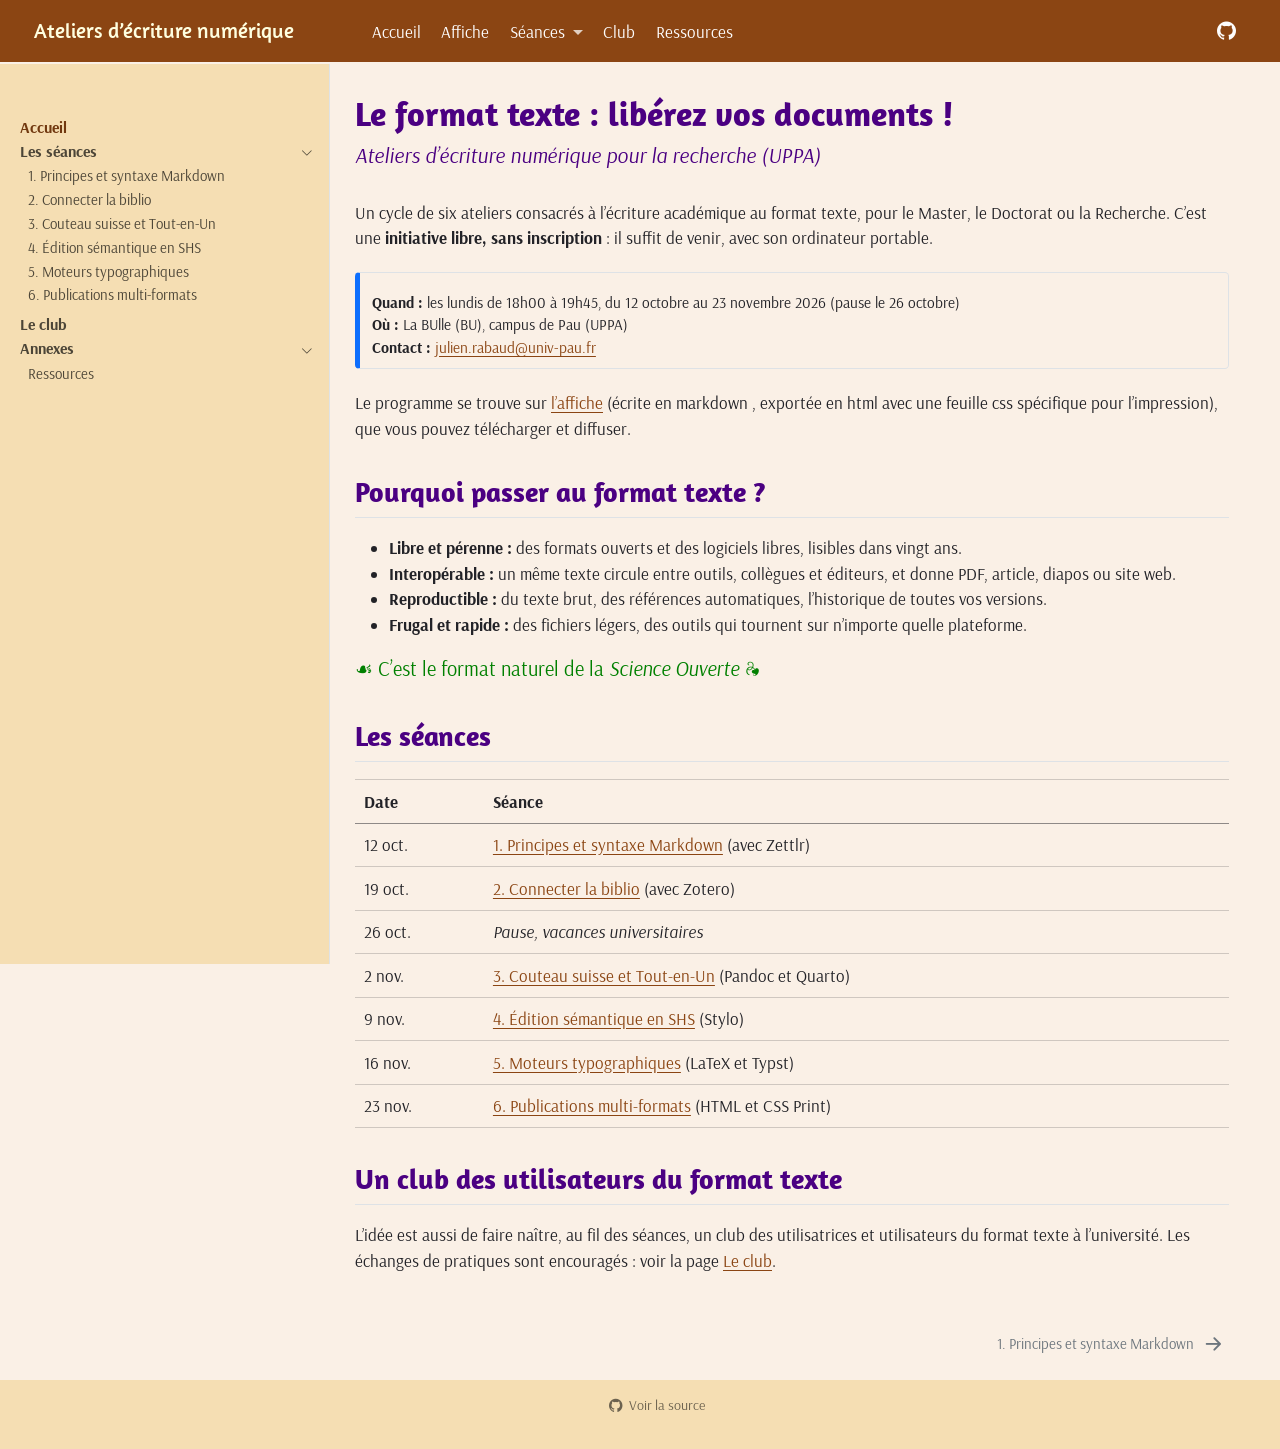
==== commit f007115c: "Built site for gh-pages" ====
--- a/index.html
+++ b/index.html
@@ -43,9 +43,9 @@
 <link href="site_libs/quarto-html/quarto-syntax-highlighting-10d6bfaa2f8bcb121088c7d3a1816829.css" rel="stylesheet" class="quarto-color-scheme-extra" id="quarto-text-highlighting-styles">
 <script src="site_libs/bootstrap/bootstrap.min.js"></script>
 <link href="site_libs/bootstrap/bootstrap-icons.css" rel="stylesheet">
-<link href="site_libs/bootstrap/bootstrap-f535d5d8f38c09f3bb4e53ca1dbffc39.min.css" rel="stylesheet" append-hash="true" class="quarto-color-scheme" id="quarto-bootstrap" data-mode="light">
-<link href="site_libs/bootstrap/bootstrap-dark-f535d5d8f38c09f3bb4e53ca1dbffc39.min.css" rel="stylesheet" append-hash="true" class="quarto-color-scheme quarto-color-alternate" id="quarto-bootstrap" data-mode="light">
-<link href="site_libs/bootstrap/bootstrap-f535d5d8f38c09f3bb4e53ca1dbffc39.min.css" rel="stylesheet" append-hash="true" class="quarto-color-scheme-extra" id="quarto-bootstrap" data-mode="light">
+<link href="site_libs/bootstrap/bootstrap-d06103a19c999480165bc56b62ba6669.min.css" rel="stylesheet" append-hash="true" class="quarto-color-scheme" id="quarto-bootstrap" data-mode="light">
+<link href="site_libs/bootstrap/bootstrap-dark-d06103a19c999480165bc56b62ba6669.min.css" rel="stylesheet" append-hash="true" class="quarto-color-scheme quarto-color-alternate" id="quarto-bootstrap" data-mode="light">
+<link href="site_libs/bootstrap/bootstrap-d06103a19c999480165bc56b62ba6669.min.css" rel="stylesheet" append-hash="true" class="quarto-color-scheme-extra" id="quarto-bootstrap" data-mode="light">
 <script id="quarto-search-options" type="application/json">{
   "location": "navbar",
   "copy-button": false,
@@ -305,7 +305,7 @@
 <li><strong>Reproductible :</strong> du texte brut, des références automatiques, l’historique de toutes vos versions.</li>
 <li><strong>Frugal et rapide :</strong> des fichiers légers, des outils qui tournent sur n’importe quelle plateforme.</li>
 </ul>
-<p><span style="font-size:1.2em;color:green">C’est le format naturel de la <em>Science Ouverte</em> !!!</span></p>
+<p><span style="font-size:1.2em;color:green">☙ C’est le format naturel de la <em>Science Ouverte</em> ❧</span></p>
 </section>
 <section id="les-séances" class="level2">
 <h2 class="anchored" data-anchor-id="les-séances">Les séances</h2>
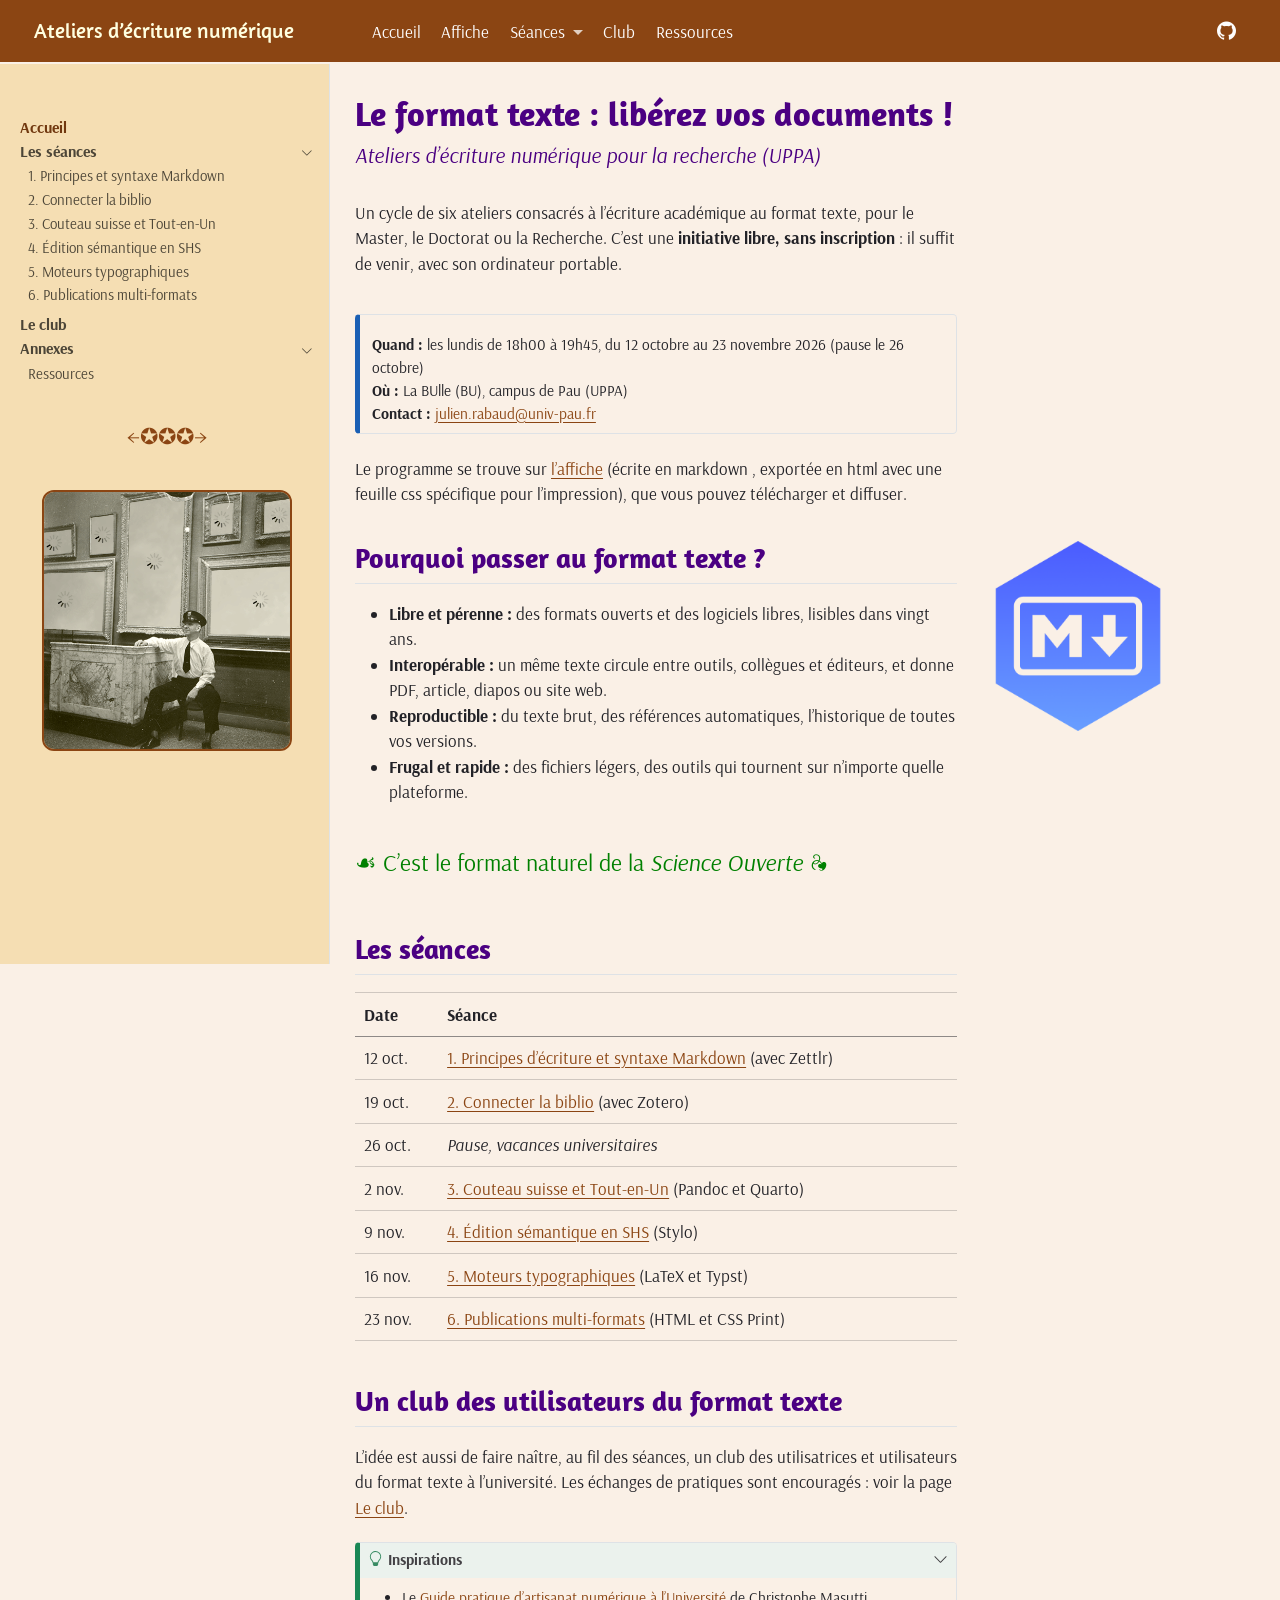
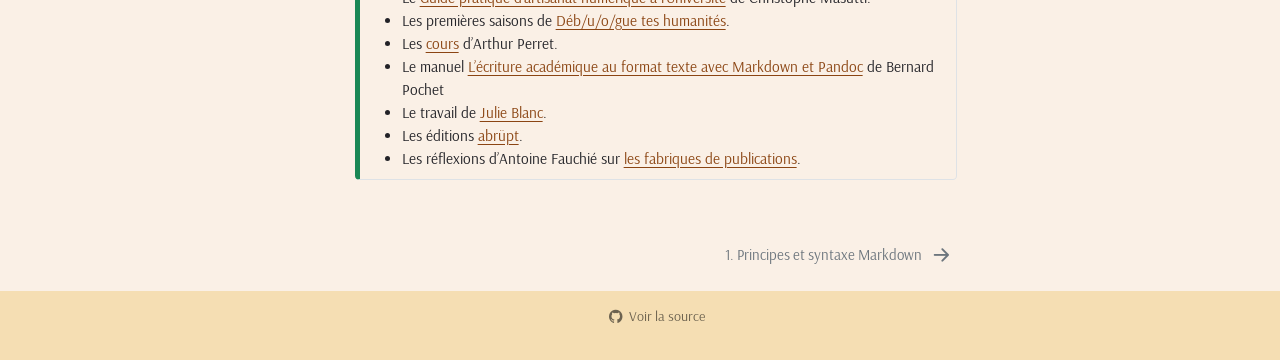
==== commit f9da4d68: "Built site for gh-pages" ====
--- a/index.html
+++ b/index.html
@@ -31,6 +31,7 @@
 <script src="site_libs/quarto-search/quarto-search.js"></script>
 <meta name="quarto:offset" content="./">
 <link href="./seances/01-markdown-zettlr.html" rel="next">
+<link href="./img/logo-markdown.png" rel="icon" type="image/png">
 <script src="site_libs/quarto-html/quarto.js" type="module"></script>
 <script src="site_libs/quarto-html/tabsets/tabsets.js" type="module"></script>
 <script src="site_libs/quarto-html/axe/axe-check.js" type="module"></script>
@@ -43,9 +44,9 @@
 <link href="site_libs/quarto-html/quarto-syntax-highlighting-10d6bfaa2f8bcb121088c7d3a1816829.css" rel="stylesheet" class="quarto-color-scheme-extra" id="quarto-text-highlighting-styles">
 <script src="site_libs/bootstrap/bootstrap.min.js"></script>
 <link href="site_libs/bootstrap/bootstrap-icons.css" rel="stylesheet">
-<link href="site_libs/bootstrap/bootstrap-d06103a19c999480165bc56b62ba6669.min.css" rel="stylesheet" append-hash="true" class="quarto-color-scheme" id="quarto-bootstrap" data-mode="light">
-<link href="site_libs/bootstrap/bootstrap-dark-d06103a19c999480165bc56b62ba6669.min.css" rel="stylesheet" append-hash="true" class="quarto-color-scheme quarto-color-alternate" id="quarto-bootstrap" data-mode="light">
-<link href="site_libs/bootstrap/bootstrap-d06103a19c999480165bc56b62ba6669.min.css" rel="stylesheet" append-hash="true" class="quarto-color-scheme-extra" id="quarto-bootstrap" data-mode="light">
+<link href="site_libs/bootstrap/bootstrap-165a8d1a0ecbd4d4c3b32d589037c37f.min.css" rel="stylesheet" append-hash="true" class="quarto-color-scheme" id="quarto-bootstrap" data-mode="light">
+<link href="site_libs/bootstrap/bootstrap-dark-165a8d1a0ecbd4d4c3b32d589037c37f.min.css" rel="stylesheet" append-hash="true" class="quarto-color-scheme quarto-color-alternate" id="quarto-bootstrap" data-mode="light">
+<link href="site_libs/bootstrap/bootstrap-165a8d1a0ecbd4d4c3b32d589037c37f.min.css" rel="stylesheet" append-hash="true" class="quarto-color-scheme-extra" id="quarto-bootstrap" data-mode="light">
 <script id="quarto-search-options" type="application/json">{
   "location": "navbar",
   "copy-button": false,
@@ -78,7 +79,7 @@
 <link rel="stylesheet" href="styles.css">
 </head>
 
-<body class="nav-sidebar docked nav-fixed fullcontent quarto-light">
+<body class="nav-sidebar docked nav-fixed slimcontent quarto-light">
 
 <div id="quarto-search-results"></div>
   <header id="quarto-header" class="headroom fixed-top">
@@ -86,6 +87,8 @@
       <div class="navbar-container container-fluid">
       <div class="navbar-brand-container mx-auto">
     <a href="./index.html" class="navbar-brand navbar-brand-logo">
+    <img src="./img\logo-markdown.png" alt="" class="navbar-logo light-content">
+    <img src="./img\logo-markdown.png" alt="" class="navbar-logo dark-content">
     </a>
     <a class="navbar-brand" href="./index.html">
     <span class="navbar-title">Ateliers d’écriture numérique</span>
@@ -174,6 +177,8 @@
   <nav id="quarto-sidebar" class="sidebar collapse collapse-horizontal quarto-sidebar-collapse-item sidebar-navigation docked overflow-auto">
     <div class="pt-lg-2 mt-2 text-left sidebar-header">
       <a href="./index.html" class="sidebar-logo-link">
+      <img src="./img\logo-markdown.png" alt="" class="sidebar-logo light-content py-0 d-lg-inline d-none">
+      <img src="./img\logo-markdown.png" alt="" class="sidebar-logo dark-content py-0 d-lg-inline d-none">
       </a>
       </div>
     <div class="sidebar-menu-container"> 
@@ -256,12 +261,18 @@
   </li>
     </ul>
     </div>
-</nav>
+<div class="quarto-sidebar-footer"><div class="sidebar-footer-item">
+<div class="text-center">
+<p><span style="font-size:1.5em;color:saddlebrown">←✪✪✪→</span></p>
+<p><img src=".\img/musee.webp" class="img-fluid" style="margin-top:20px;margin-bottom:20px;border:2px solid saddlebrown;border-radius:12px;width:85.0%"></p>
+</div>
+</div></div></nav>
 <div id="quarto-sidebar-glass" class="quarto-sidebar-collapse-item" data-bs-toggle="collapse" data-bs-target=".quarto-sidebar-collapse-item"></div>
 <!-- margin-sidebar -->
-    
+    <div id="quarto-margin-sidebar" class="sidebar margin-sidebar zindex-bottom">
+    </div>
 <!-- main -->
-<main class="content" id="quarto-document-content">
+<main class="content page-columns page-full" id="quarto-document-content">
 
 <header id="title-block-header" class="quarto-title-block default">
 <div class="quarto-title">
@@ -297,15 +308,20 @@
 </div>
 </div>
 <p>Le programme se trouve sur <a href="./affiche.html">l’affiche</a> (écrite en markdown , exportée en html avec une feuille css spécifique pour l’impression), que vous pouvez télécharger et diffuser.</p>
-<section id="pourquoi-passer-au-format-texte" class="level2">
+<section id="pourquoi-passer-au-format-texte" class="level2 page-columns page-full">
 <h2 class="anchored" data-anchor-id="pourquoi-passer-au-format-texte">Pourquoi passer au format texte ?</h2>
-<ul>
+
+<div class="no-row-height column-margin column-container"><div class="">
+<p><img src="img/logo-markdown.png" title="Logo Markdown" class="img-fluid" style="width:70.0%"></p>
+</div></div><ul>
 <li><strong>Libre et pérenne :</strong> des formats ouverts et des logiciels libres, lisibles dans vingt ans.</li>
 <li><strong>Interopérable :</strong> un même texte circule entre outils, collègues et éditeurs, et donne PDF, article, diapos ou site web.</li>
 <li><strong>Reproductible :</strong> du texte brut, des références automatiques, l’historique de toutes vos versions.</li>
 <li><strong>Frugal et rapide :</strong> des fichiers légers, des outils qui tournent sur n’importe quelle plateforme.</li>
 </ul>
-<p><span style="font-size:1.2em;color:green">☙ C’est le format naturel de la <em>Science Ouverte</em> ❧</span></p>
+<div style="margin-top:1em;font-size:1.4em;color:green">
+<p>☙ C’est le format naturel de la <em>Science Ouverte</em> ❧</p>
+</div>
 </section>
 <section id="les-séances" class="level2">
 <h2 class="anchored" data-anchor-id="les-séances">Les séances</h2>
@@ -319,7 +335,7 @@
 <tbody>
 <tr class="odd">
 <td style="text-align: left;">12 oct.</td>
-<td style="text-align: left;"><a href="./seances/01-markdown-zettlr.html">1. Principes et syntaxe Markdown</a> (avec Zettlr)</td>
+<td style="text-align: left;"><a href="./seances/01-markdown-zettlr.html">1. Principes d’écriture et syntaxe Markdown</a> (avec Zettlr)</td>
 </tr>
 <tr class="even">
 <td style="text-align: left;">19 oct.</td>
@@ -351,8 +367,32 @@
 <section id="un-club-des-utilisateurs-du-format-texte" class="level2">
 <h2 class="anchored" data-anchor-id="un-club-des-utilisateurs-du-format-texte">Un club des utilisateurs du format texte</h2>
 <p>L’idée est aussi de faire naître, au fil des séances, un club des utilisatrices et utilisateurs du format texte à l’université. Les échanges de pratiques sont encouragés : voir la page <a href="./club.html">Le club</a>.</p>
-
-
+<div class="callout callout-style-default callout-tip callout-titled">
+<div class="callout-header d-flex align-content-center" data-bs-toggle="collapse" data-bs-target=".callout-1-contents" aria-controls="callout-1" aria-expanded="true" aria-label="Toggle callout">
+<div class="callout-icon-container">
+<i class="callout-icon"></i>
+</div>
+<div class="callout-title-container flex-fill">
+<span class="screen-reader-only">Astuce</span>Inspirations
+</div>
+<div class="callout-btn-toggle d-inline-block border-0 py-1 ps-1 pe-0 float-end"><i class="callout-toggle"></i></div>
+</div>
+<div id="callout-1" class="callout-1-contents callout-collapse collapse show">
+<div class="callout-body-container callout-body">
+<ul>
+<li>Le <a href="https://libruniv-c29483.frama.io/">Guide pratique d’artisanat numérique à l’Université</a> de Christophe Masutti.</li>
+<li>Les premières saisons de <a href="https://debugue.ecrituresnumeriques.ca/archives/">Déb/u/o/gue tes humanités</a>.</li>
+<li>Les <a href="https://www.arthurperret.fr/cours/">cours</a> d’Arthur Perret.</li>
+<li>Le manuel <a href="https://e-publish.uliege.be/md2/">L’écriture académique au format texte avec Markdown et Pandoc</a> de Bernard Pochet</li>
+<li>Le travail de <a href="https://julie-blanc.fr/">Julie Blanc</a>.</li>
+<li>Les éditions <a href="https://abrupt.cc/">abrüpt</a>.</li>
+<li>Les réflexions d’Antoine Fauchié sur <a href="https://www.quaternum.net/2020/04/29/les-fabriques-de-publication/">les fabriques de publications</a>.</li>
+</ul>
+
+
+</div>
+</div>
+</div>
 </section>
 
 </main> <!-- /main -->
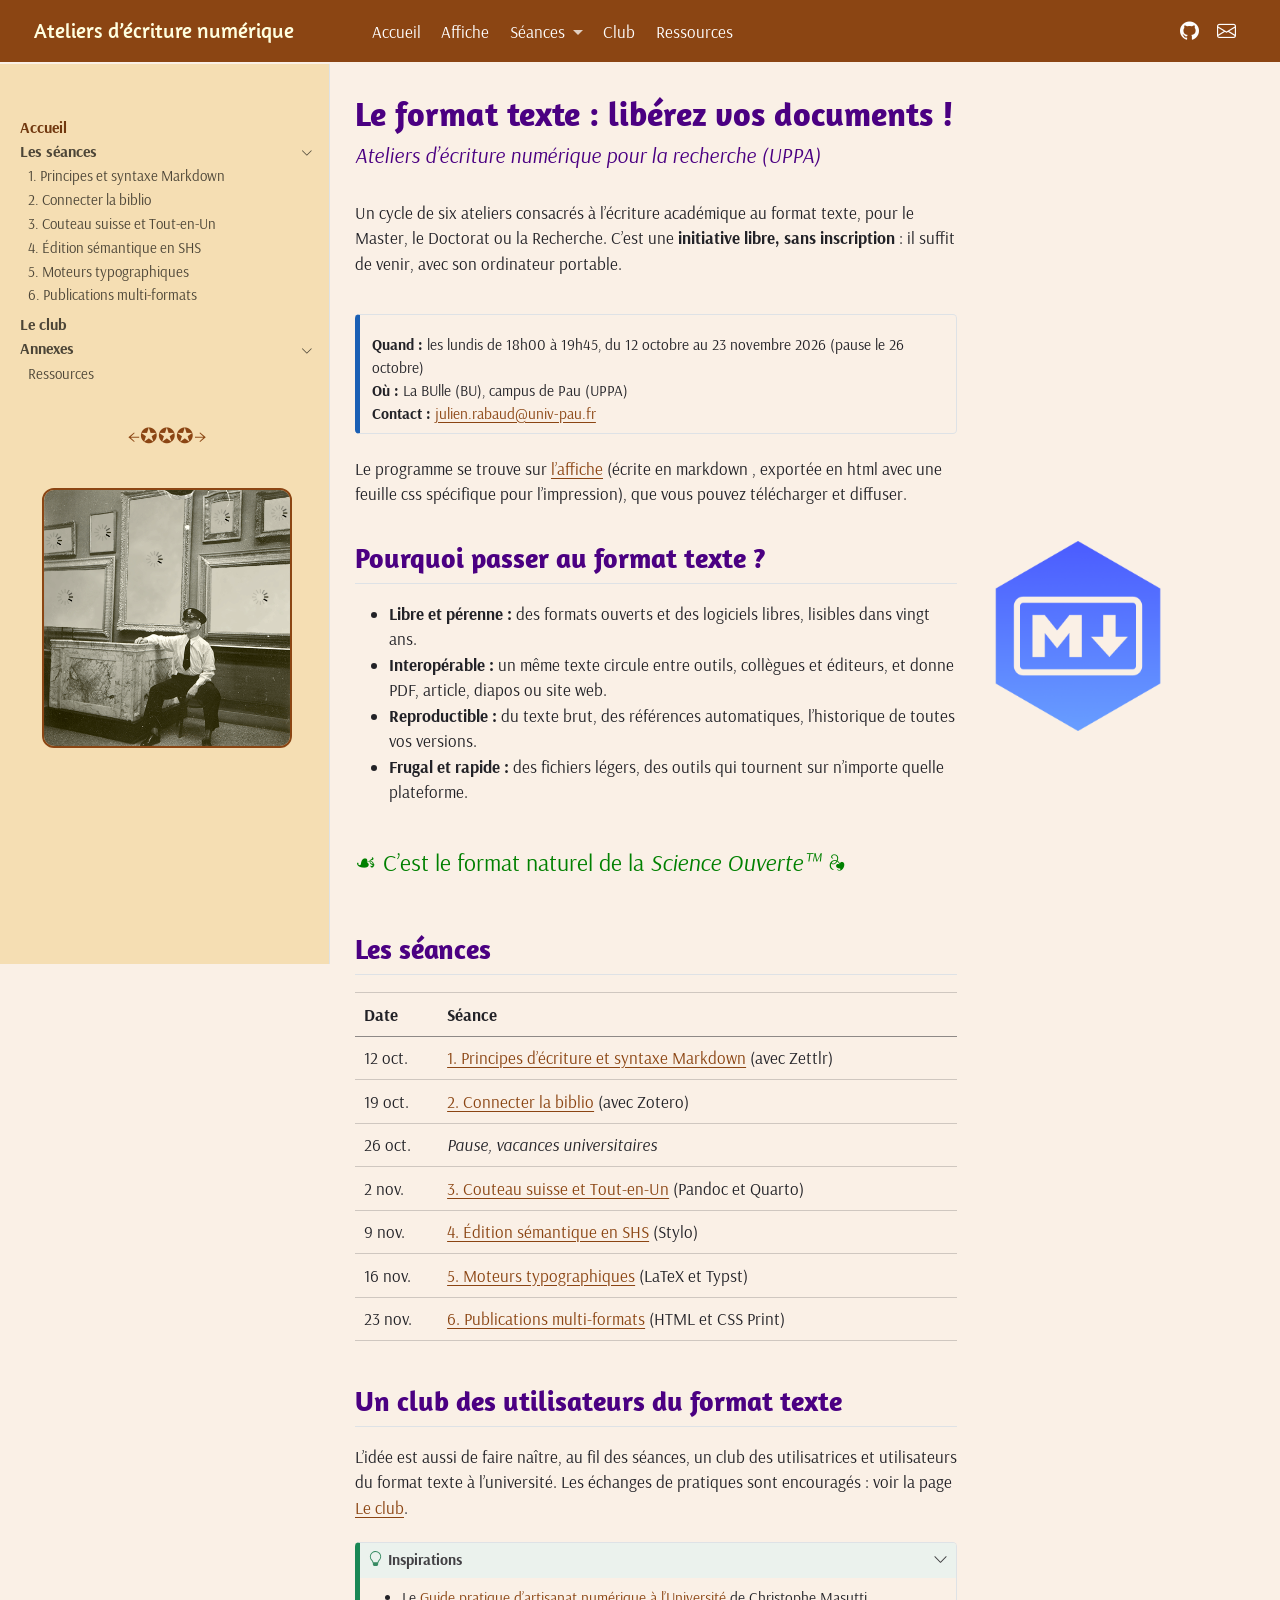
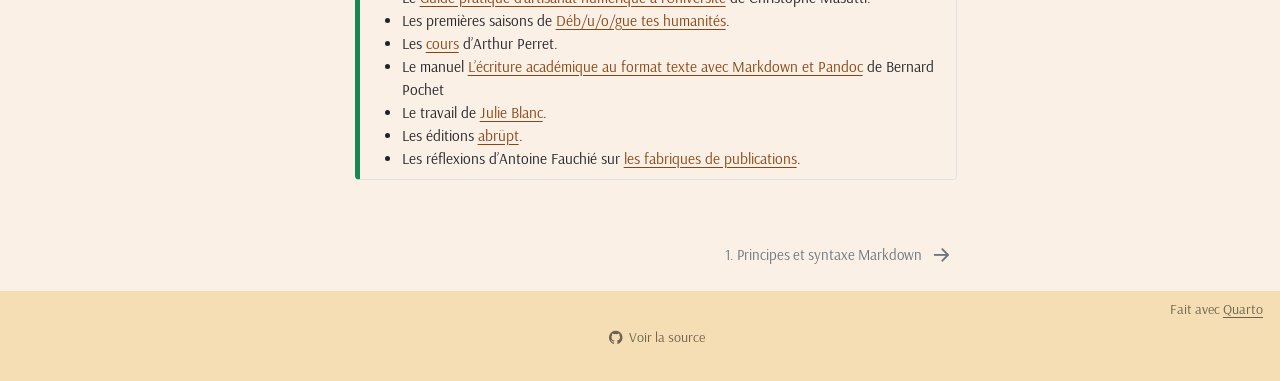
==== commit 30f13386: "Built site for gh-pages" ====
--- a/index.html
+++ b/index.html
@@ -154,6 +154,11 @@
 </i> 
 <span class="menu-text"></span></a>
   </li>  
+  <li class="nav-item compact">
+    <a class="nav-link" href="mailto:julien.rabaud@univ-pau.fr"> <i class="bi bi-envelope" role="img" aria-label="Envoyer un email">
+</i> 
+<span class="menu-text"></span></a>
+  </li>  
 </ul>
           </div> <!-- /navcollapse -->
             <div class="quarto-navbar-tools">
@@ -263,7 +268,7 @@
     </div>
 <div class="quarto-sidebar-footer"><div class="sidebar-footer-item">
 <div class="text-center">
-<p><span style="font-size:1.5em;color:saddlebrown">←✪✪✪→</span></p>
+<p><span style="font-size:1.4em;color:saddlebrown">←✪✪✪→</span></p>
 <p><img src=".\img/musee.webp" class="img-fluid" style="margin-top:20px;margin-bottom:20px;border:2px solid saddlebrown;border-radius:12px;width:85.0%"></p>
 </div>
 </div></div></nav>
@@ -320,7 +325,7 @@
 <li><strong>Frugal et rapide :</strong> des fichiers légers, des outils qui tournent sur n’importe quelle plateforme.</li>
 </ul>
 <div style="margin-top:1em;font-size:1.4em;color:green">
-<p>☙ C’est le format naturel de la <em>Science Ouverte</em> ❧</p>
+<p>☙ C’est le format naturel de la <em>Science Ouverte™</em> ❧</p>
 </div>
 </section>
 <section id="les-séances" class="level2">
@@ -806,8 +811,21 @@
   </div>
 </nav>
 </div> <!-- /content -->
-
-
-
-
-<footer class="footer"><div class="nav-footer"><div class="nav-footer-center"><div class="toc-actions"><ul><li><a href="https://github.com/ujubib/atelier-format-texte/blob/main/index.qmd" class="toc-action"><i class="bi bi-github"></i>Voir la source</a></li></ul></div></div></div></footer></body></html>+<footer class="footer">
+  <div class="nav-footer">
+    <div class="nav-footer-left">
+      &nbsp;
+    </div>   
+    <div class="nav-footer-center">
+      &nbsp;
+    <div class="toc-actions"><ul><li><a href="https://github.com/ujubib/atelier-format-texte/blob/main/index.qmd" class="toc-action"><i class="bi bi-github"></i>Voir la source</a></li></ul></div></div>
+    <div class="nav-footer-right">
+<p>Fait avec <a href="https://quarto.org">Quarto</a></p>
+</div>
+  </div>
+</footer>
+
+
+
+
+</body></html>
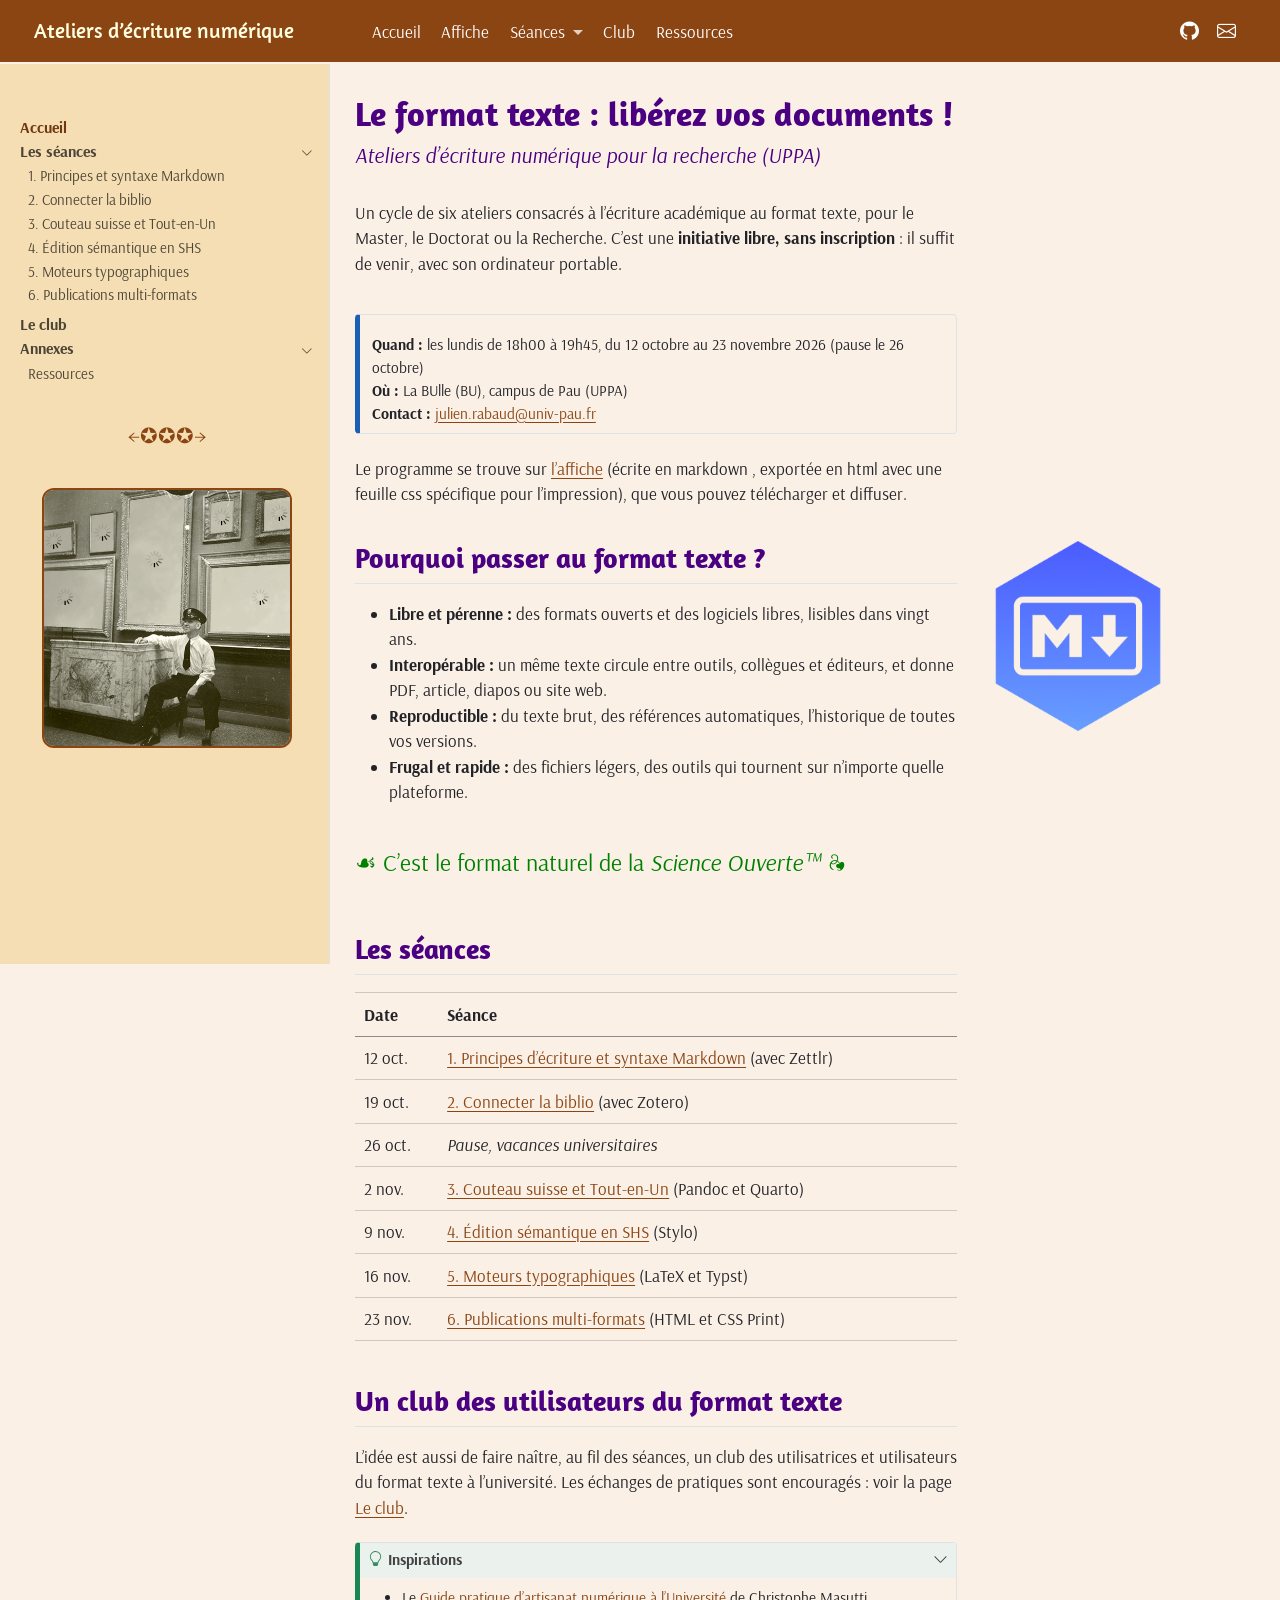
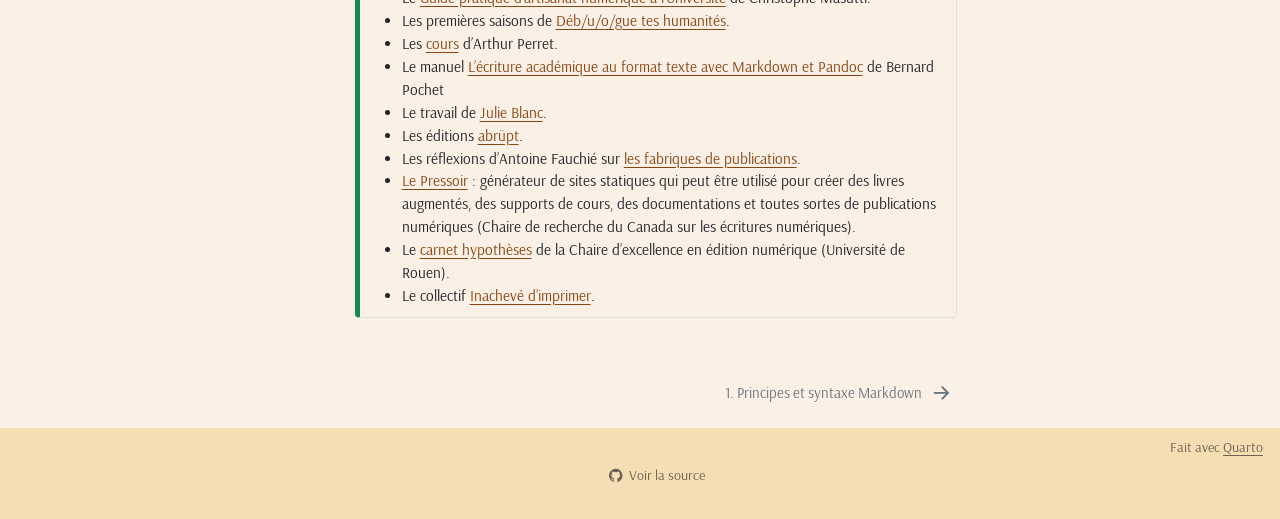
==== commit a26b8feb: "Built site for gh-pages" ====
--- a/index.html
+++ b/index.html
@@ -392,6 +392,9 @@
 <li>Le travail de <a href="https://julie-blanc.fr/">Julie Blanc</a>.</li>
 <li>Les éditions <a href="https://abrupt.cc/">abrüpt</a>.</li>
 <li>Les réflexions d’Antoine Fauchié sur <a href="https://www.quaternum.net/2020/04/29/les-fabriques-de-publication/">les fabriques de publications</a>.</li>
+<li><a href="https://ecrinum.gitpages.huma-num.fr/pressoir/">Le Pressoir</a> : générateur de sites statiques qui peut être utilisé pour créer des livres augmentés, des supports de cours, des documentations et toutes sortes de publications numériques (Chaire de recherche du Canada sur les écritures numériques).</li>
+<li>Le <a href="https://ceen.hypotheses.org/">carnet hypothèses</a> de la Chaire d’excellence en édition numérique (Université de Rouen).</li>
+<li>Le collectif <a href="https://inacheve-dimprimer.net/">Inachevé d’imprimer</a>.</li>
 </ul>
 
 
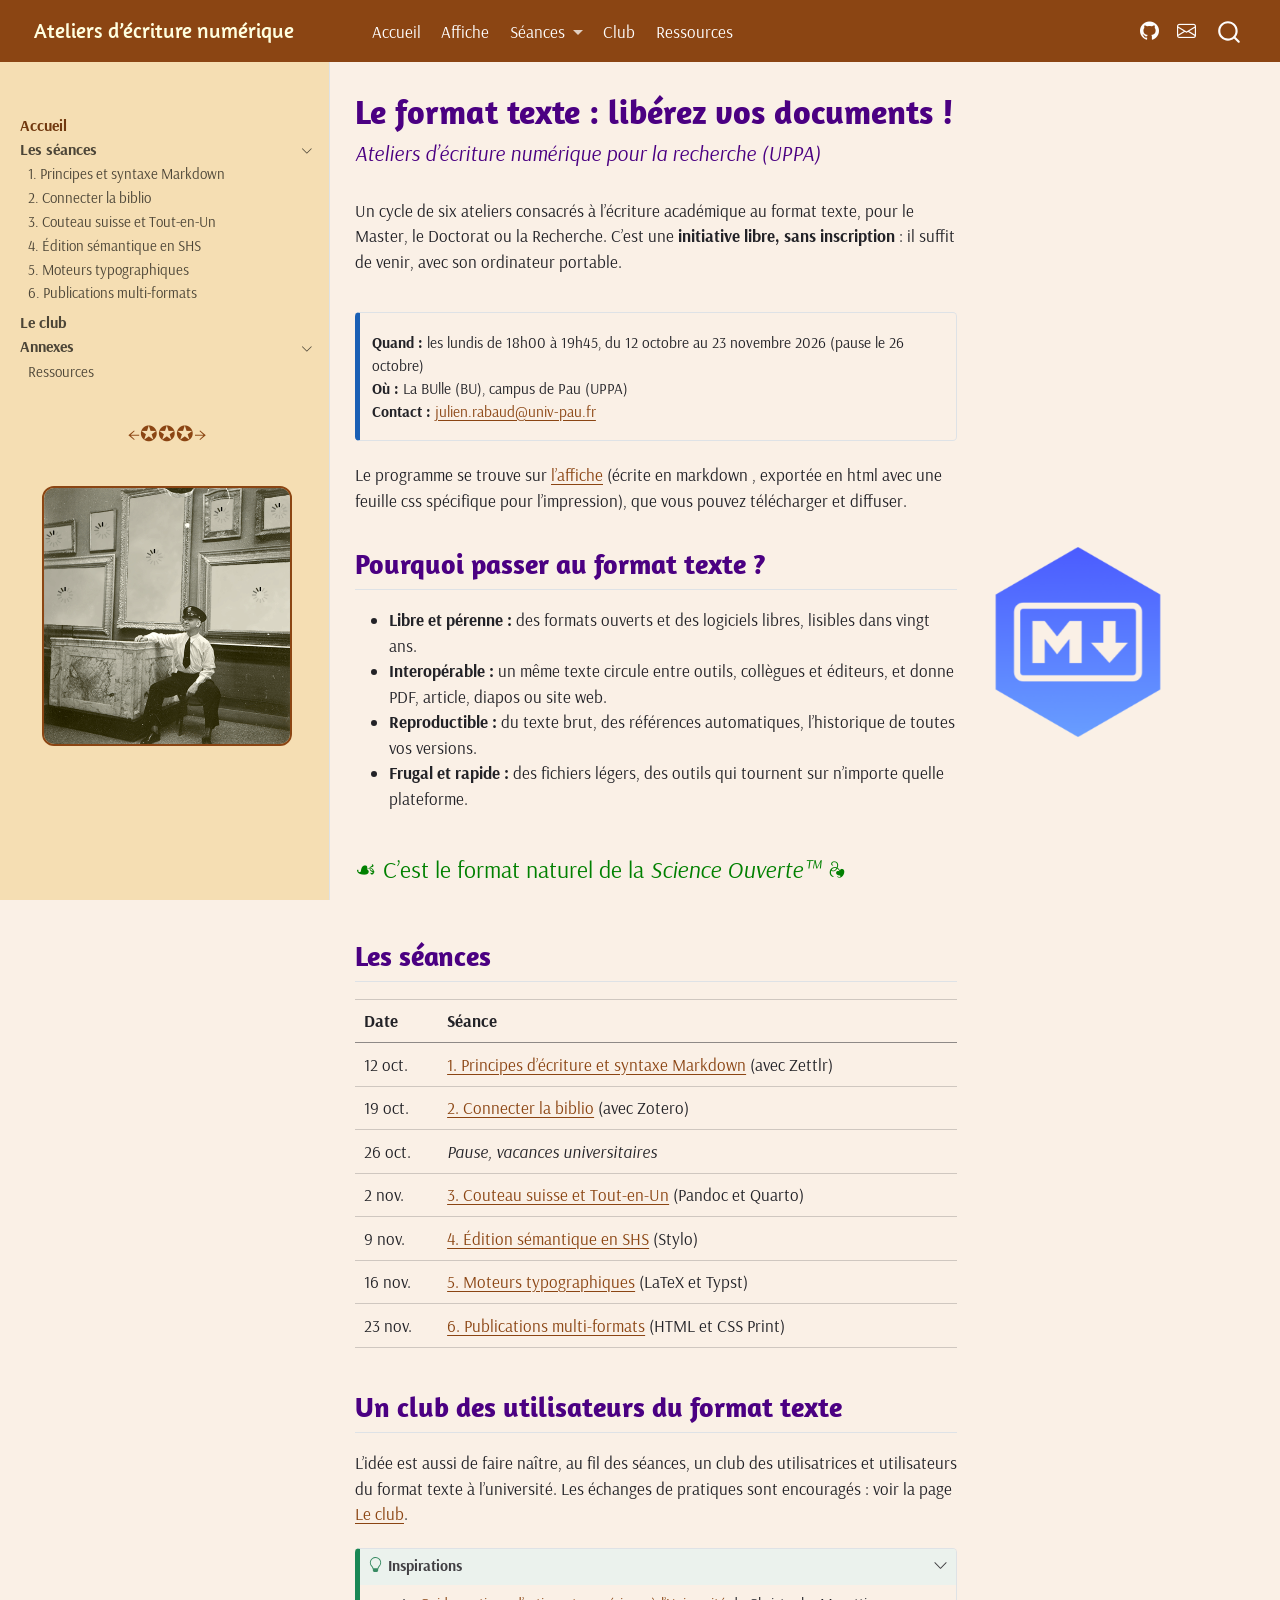
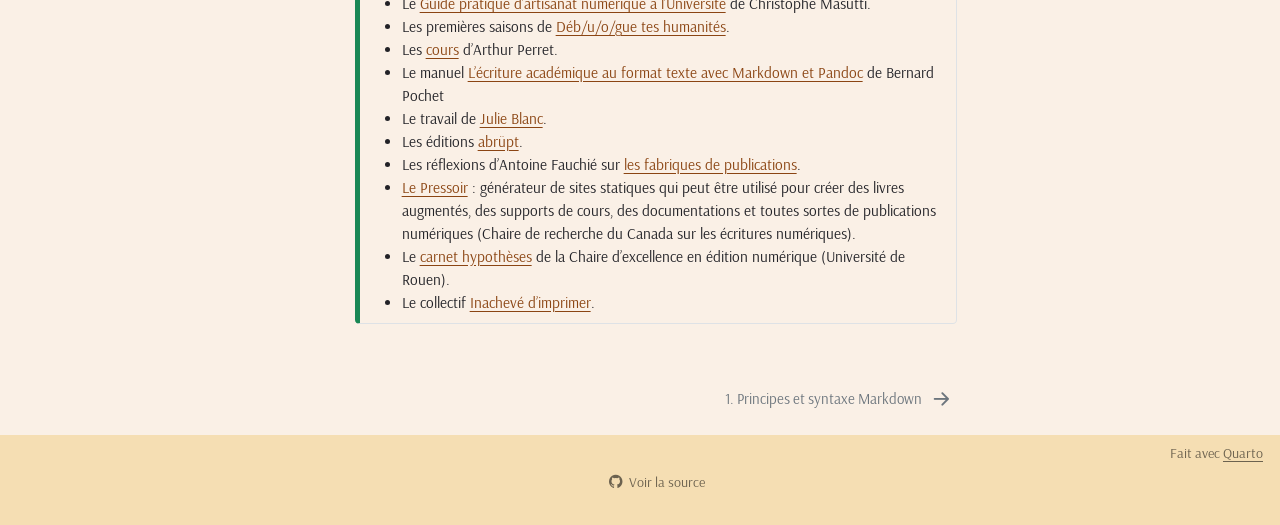
==== commit 51364df8: "Built site for gh-pages" ====
--- a/index.html
+++ b/index.html
@@ -2,17 +2,23 @@
 <html xmlns="http://www.w3.org/1999/xhtml" lang="fr" xml:lang="fr"><head>
 
 <meta charset="utf-8">
-<meta name="generator" content="quarto-1.8.25">
+<meta name="generator" content="quarto-1.10.20">
 
 <meta name="viewport" content="width=device-width, initial-scale=1.0, user-scalable=yes">
 
 
 <title>Le format texte : libérez vos documents ! – Ateliers d’écriture numérique</title>
 <style>
-code{white-space: pre-wrap;}
+/* Default styles provided by pandoc.
+** See https://pandoc.org/MANUAL.html#variables-for-html for config info.
+*/
 span.smallcaps{font-variant: small-caps;}
-div.columns{display: flex; gap: min(4vw, 1.5em);}
-div.column{flex: auto; overflow-x: auto;}
+div.columns{display: flex; gap: 1.5em;}
+div.column{flex: auto;}
+@media screen {
+div.columns{gap: min(4vw, 1.5em);}
+div.column{overflow-x: auto;}
+}
 div.hanging-indent{margin-left: 1.5em; text-indent: -1.5em;}
 ul.task-list{list-style: none;}
 ul.task-list li input[type="checkbox"] {
@@ -34,19 +40,18 @@
 <link href="./img/logo-markdown.png" rel="icon" type="image/png">
 <script src="site_libs/quarto-html/quarto.js" type="module"></script>
 <script src="site_libs/quarto-html/tabsets/tabsets.js" type="module"></script>
-<script src="site_libs/quarto-html/axe/axe-check.js" type="module"></script>
 <script src="site_libs/quarto-html/popper.min.js"></script>
 <script src="site_libs/quarto-html/tippy.umd.min.js"></script>
 <script src="site_libs/quarto-html/anchor.min.js"></script>
 <link href="site_libs/quarto-html/tippy.css" rel="stylesheet">
-<link href="site_libs/quarto-html/quarto-syntax-highlighting-10d6bfaa2f8bcb121088c7d3a1816829.css" rel="stylesheet" class="quarto-color-scheme" id="quarto-text-highlighting-styles">
-<link href="site_libs/quarto-html/quarto-syntax-highlighting-dark-7bc5d518d705a825abc54c1a67b1ce5e.css" rel="stylesheet" class="quarto-color-scheme quarto-color-alternate" id="quarto-text-highlighting-styles">
-<link href="site_libs/quarto-html/quarto-syntax-highlighting-10d6bfaa2f8bcb121088c7d3a1816829.css" rel="stylesheet" class="quarto-color-scheme-extra" id="quarto-text-highlighting-styles">
+<link href="site_libs/quarto-html/quarto-syntax-highlighting-ad0ddebe91242248f450fd3f62e4478d.css" rel="stylesheet" class="quarto-color-scheme" id="quarto-text-highlighting-styles">
+<link href="site_libs/quarto-html/quarto-syntax-highlighting-dark-b85379b610ac749c7de1086b67fb6986.css" rel="stylesheet" class="quarto-color-scheme quarto-color-alternate" id="quarto-text-highlighting-styles">
+<link href="site_libs/quarto-html/quarto-syntax-highlighting-ad0ddebe91242248f450fd3f62e4478d.css" rel="stylesheet" class="quarto-color-scheme-extra" id="quarto-text-highlighting-styles">
 <script src="site_libs/bootstrap/bootstrap.min.js"></script>
 <link href="site_libs/bootstrap/bootstrap-icons.css" rel="stylesheet">
-<link href="site_libs/bootstrap/bootstrap-165a8d1a0ecbd4d4c3b32d589037c37f.min.css" rel="stylesheet" append-hash="true" class="quarto-color-scheme" id="quarto-bootstrap" data-mode="light">
-<link href="site_libs/bootstrap/bootstrap-dark-165a8d1a0ecbd4d4c3b32d589037c37f.min.css" rel="stylesheet" append-hash="true" class="quarto-color-scheme quarto-color-alternate" id="quarto-bootstrap" data-mode="light">
-<link href="site_libs/bootstrap/bootstrap-165a8d1a0ecbd4d4c3b32d589037c37f.min.css" rel="stylesheet" append-hash="true" class="quarto-color-scheme-extra" id="quarto-bootstrap" data-mode="light">
+<link href="site_libs/bootstrap/bootstrap-5541423bf2f99069fc057d8dca1be5fa.min.css" rel="stylesheet" append-hash="true" class="quarto-color-scheme" id="quarto-bootstrap" data-mode="light">
+<link href="site_libs/bootstrap/bootstrap-dark-5541423bf2f99069fc057d8dca1be5fa.min.css" rel="stylesheet" append-hash="true" class="quarto-color-scheme quarto-color-alternate" id="quarto-bootstrap" data-mode="light">
+<link href="site_libs/bootstrap/bootstrap-5541423bf2f99069fc057d8dca1be5fa.min.css" rel="stylesheet" append-hash="true" class="quarto-color-scheme-extra" id="quarto-bootstrap" data-mode="light">
 <script id="quarto-search-options" type="application/json">{
   "location": "navbar",
   "copy-button": false,
@@ -87,8 +92,8 @@
       <div class="navbar-container container-fluid">
       <div class="navbar-brand-container mx-auto">
     <a href="./index.html" class="navbar-brand navbar-brand-logo">
-    <img src="./img\logo-markdown.png" alt="" class="navbar-logo light-content">
-    <img src="./img\logo-markdown.png" alt="" class="navbar-logo dark-content">
+    <img src="./img/logo-markdown.png" alt="" class="navbar-logo light-content">
+    <img src="./img/logo-markdown.png" alt="" class="navbar-logo dark-content">
     </a>
     <a class="navbar-brand" href="./index.html">
     <span class="navbar-title">Ateliers d’écriture numérique</span>
@@ -182,8 +187,8 @@
   <nav id="quarto-sidebar" class="sidebar collapse collapse-horizontal quarto-sidebar-collapse-item sidebar-navigation docked overflow-auto">
     <div class="pt-lg-2 mt-2 text-left sidebar-header">
       <a href="./index.html" class="sidebar-logo-link">
-      <img src="./img\logo-markdown.png" alt="" class="sidebar-logo light-content py-0 d-lg-inline d-none">
-      <img src="./img\logo-markdown.png" alt="" class="sidebar-logo dark-content py-0 d-lg-inline d-none">
+      <img src="./img/logo-markdown.png" alt="" class="sidebar-logo light-content py-0 d-lg-inline d-none">
+      <img src="./img/logo-markdown.png" alt="" class="sidebar-logo dark-content py-0 d-lg-inline d-none">
       </a>
       </div>
     <div class="sidebar-menu-container"> 
@@ -269,7 +274,7 @@
 <div class="quarto-sidebar-footer"><div class="sidebar-footer-item">
 <div class="text-center">
 <p><span style="font-size:1.4em;color:saddlebrown">←✪✪✪→</span></p>
-<p><img src=".\img/musee.webp" class="img-fluid" style="margin-top:20px;margin-bottom:20px;border:2px solid saddlebrown;border-radius:12px;width:85.0%"></p>
+<p><img src="./img/musee.webp" class="img-fluid" style="margin-top:20px;margin-bottom:20px;border:2px solid saddlebrown;border-radius:12px;width:85.0%"></p>
 </div>
 </div></div></nav>
 <div id="quarto-sidebar-glass" class="quarto-sidebar-collapse-item" data-bs-toggle="collapse" data-bs-target=".quarto-sidebar-collapse-item"></div>
--- a/site_libs/quarto-html/quarto-syntax-highlighting-ad0ddebe91242248f450fd3f62e4478d.css
+++ b/site_libs/quarto-html/quarto-syntax-highlighting-ad0ddebe91242248f450fd3f62e4478d.css
@@ -0,0 +1,236 @@
+/* quarto syntax highlight colors */
+:root {
+  --quarto-hl-ot-color: #003B4F;
+  --quarto-hl-at-color: #657422;
+  --quarto-hl-ss-color: #20794D;
+  --quarto-hl-an-color: #5E5E5E;
+  --quarto-hl-fu-color: #4758AB;
+  --quarto-hl-st-color: #20794D;
+  --quarto-hl-cf-color: #003B4F;
+  --quarto-hl-op-color: #5E5E5E;
+  --quarto-hl-er-color: #AD0000;
+  --quarto-hl-bn-color: #AD0000;
+  --quarto-hl-al-color: #AD0000;
+  --quarto-hl-va-color: #111111;
+  --quarto-hl-bu-color: inherit;
+  --quarto-hl-ex-color: inherit;
+  --quarto-hl-pp-color: #AD0000;
+  --quarto-hl-in-color: #5E5E5E;
+  --quarto-hl-vs-color: #20794D;
+  --quarto-hl-wa-color: #5E5E5E;
+  --quarto-hl-do-color: #5E5E5E;
+  --quarto-hl-im-color: #00769E;
+  --quarto-hl-ch-color: #20794D;
+  --quarto-hl-dt-color: #AD0000;
+  --quarto-hl-fl-color: #AD0000;
+  --quarto-hl-co-color: #5E5E5E;
+  --quarto-hl-cv-color: #5E5E5E;
+  --quarto-hl-cn-color: #8f5902;
+  --quarto-hl-sc-color: #5E5E5E;
+  --quarto-hl-dv-color: #AD0000;
+  --quarto-hl-kw-color: #003B4F;
+}
+
+/* other quarto variables */
+:root {
+  --quarto-font-monospace: B612 Mono;
+}
+
+/* syntax highlight based on Pandoc's rules */
+pre > code.sourceCode > span {
+  color: #003B4F;
+}
+
+code.sourceCode > span {
+  color: #003B4F;
+}
+
+div.sourceCode,
+div.sourceCode pre.sourceCode {
+  color: #003B4F;
+}
+
+/* Normal */
+code span {
+  color: #003B4F;
+}
+
+/* Alert */
+code span.al {
+  color: #AD0000;
+  font-style: inherit;
+}
+
+/* Annotation */
+code span.an {
+  color: #5E5E5E;
+  font-style: inherit;
+}
+
+/* Attribute */
+code span.at {
+  color: #657422;
+  font-style: inherit;
+}
+
+/* BaseN */
+code span.bn {
+  color: #AD0000;
+  font-style: inherit;
+}
+
+/* BuiltIn */
+code span.bu {
+  font-style: inherit;
+}
+
+/* ControlFlow */
+code span.cf {
+  color: #003B4F;
+  font-weight: bold;
+  font-style: inherit;
+}
+
+/* Char */
+code span.ch {
+  color: #20794D;
+  font-style: inherit;
+}
+
+/* Constant */
+code span.cn {
+  color: #8f5902;
+  font-style: inherit;
+}
+
+/* Comment */
+code span.co {
+  color: #5E5E5E;
+  font-style: inherit;
+}
+
+/* CommentVar */
+code span.cv {
+  color: #5E5E5E;
+  font-style: italic;
+}
+
+/* Documentation */
+code span.do {
+  color: #5E5E5E;
+  font-style: italic;
+}
+
+/* DataType */
+code span.dt {
+  color: #AD0000;
+  font-style: inherit;
+}
+
+/* DecVal */
+code span.dv {
+  color: #AD0000;
+  font-style: inherit;
+}
+
+/* Error */
+code span.er {
+  color: #AD0000;
+  font-style: inherit;
+}
+
+/* Extension */
+code span.ex {
+  font-style: inherit;
+}
+
+/* Float */
+code span.fl {
+  color: #AD0000;
+  font-style: inherit;
+}
+
+/* Function */
+code span.fu {
+  color: #4758AB;
+  font-style: inherit;
+}
+
+/* Import */
+code span.im {
+  color: #00769E;
+  font-style: inherit;
+}
+
+/* Information */
+code span.in {
+  color: #5E5E5E;
+  font-style: inherit;
+}
+
+/* Keyword */
+code span.kw {
+  color: #003B4F;
+  font-weight: bold;
+  font-style: inherit;
+}
+
+/* Operator */
+code span.op {
+  color: #5E5E5E;
+  font-style: inherit;
+}
+
+/* Other */
+code span.ot {
+  color: #003B4F;
+  font-style: inherit;
+}
+
+/* Preprocessor */
+code span.pp {
+  color: #AD0000;
+  font-style: inherit;
+}
+
+/* SpecialChar */
+code span.sc {
+  color: #5E5E5E;
+  font-style: inherit;
+}
+
+/* SpecialString */
+code span.ss {
+  color: #20794D;
+  font-style: inherit;
+}
+
+/* String */
+code span.st {
+  color: #20794D;
+  font-style: inherit;
+}
+
+/* Variable */
+code span.va {
+  color: #111111;
+  font-style: inherit;
+}
+
+/* VerbatimString */
+code span.vs {
+  color: #20794D;
+  font-style: inherit;
+}
+
+/* Warning */
+code span.wa {
+  color: #5E5E5E;
+  font-style: italic;
+}
+
+.prevent-inlining {
+  content: "</";
+}
+
+/*# sourceMappingURL=d39e90bb87eb6f486f47020dc288c093.css.map */
--- a/site_libs/quarto-html/quarto-syntax-highlighting-dark-b85379b610ac749c7de1086b67fb6986.css
+++ b/site_libs/quarto-html/quarto-syntax-highlighting-dark-b85379b610ac749c7de1086b67fb6986.css
@@ -0,0 +1,219 @@
+/* quarto syntax highlight colors */
+:root {
+  --quarto-hl-al-color: #f07178;
+  --quarto-hl-an-color: #d4d0ab;
+  --quarto-hl-at-color: #00e0e0;
+  --quarto-hl-bn-color: #d4d0ab;
+  --quarto-hl-bu-color: #abe338;
+  --quarto-hl-ch-color: #abe338;
+  --quarto-hl-co-color: #f8f8f2;
+  --quarto-hl-cv-color: #ffd700;
+  --quarto-hl-cn-color: #ffd700;
+  --quarto-hl-cf-color: #ffa07a;
+  --quarto-hl-dt-color: #ffa07a;
+  --quarto-hl-dv-color: #d4d0ab;
+  --quarto-hl-do-color: #f8f8f2;
+  --quarto-hl-er-color: #f07178;
+  --quarto-hl-ex-color: #00e0e0;
+  --quarto-hl-fl-color: #d4d0ab;
+  --quarto-hl-fu-color: #ffa07a;
+  --quarto-hl-im-color: #abe338;
+  --quarto-hl-in-color: #d4d0ab;
+  --quarto-hl-kw-color: #ffa07a;
+  --quarto-hl-op-color: #ffa07a;
+  --quarto-hl-ot-color: #00e0e0;
+  --quarto-hl-pp-color: #dcc6e0;
+  --quarto-hl-re-color: #00e0e0;
+  --quarto-hl-sc-color: #abe338;
+  --quarto-hl-ss-color: #abe338;
+  --quarto-hl-st-color: #abe338;
+  --quarto-hl-va-color: #00e0e0;
+  --quarto-hl-vs-color: #abe338;
+  --quarto-hl-wa-color: #dcc6e0;
+}
+
+/* other quarto variables */
+:root {
+  --quarto-font-monospace: B612 Mono;
+}
+
+/* syntax highlight based on Pandoc's rules */
+pre > code.sourceCode > span {
+  color: #f8f8f2;
+}
+
+code.sourceCode > span {
+  color: #f8f8f2;
+}
+
+div.sourceCode,
+div.sourceCode pre.sourceCode {
+  color: #f8f8f2;
+}
+
+/* Normal */
+code span {
+  color: #f8f8f2;
+}
+
+/* Alert */
+code span.al {
+  color: #f07178;
+}
+
+/* Annotation */
+code span.an {
+  color: #d4d0ab;
+}
+
+/* Attribute */
+code span.at {
+  color: #00e0e0;
+}
+
+/* BaseN */
+code span.bn {
+  color: #d4d0ab;
+}
+
+/* BuiltIn */
+code span.bu {
+  color: #abe338;
+}
+
+/* ControlFlow */
+code span.cf {
+  font-weight: bold;
+  color: #ffa07a;
+}
+
+/* Char */
+code span.ch {
+  color: #abe338;
+}
+
+/* Constant */
+code span.cn {
+  color: #ffd700;
+}
+
+/* Comment */
+code span.co {
+  font-style: italic;
+  color: #f8f8f2;
+}
+
+/* CommentVar */
+code span.cv {
+  color: #ffd700;
+}
+
+/* Documentation */
+code span.do {
+  color: #f8f8f2;
+}
+
+/* DataType */
+code span.dt {
+  color: #ffa07a;
+}
+
+/* DecVal */
+code span.dv {
+  color: #d4d0ab;
+}
+
+/* Error */
+code span.er {
+  color: #f07178;
+  text-decoration: underline;
+}
+
+/* Extension */
+code span.ex {
+  font-weight: bold;
+  color: #00e0e0;
+}
+
+/* Float */
+code span.fl {
+  color: #d4d0ab;
+}
+
+/* Function */
+code span.fu {
+  color: #ffa07a;
+}
+
+/* Import */
+code span.im {
+  color: #abe338;
+}
+
+/* Information */
+code span.in {
+  color: #d4d0ab;
+}
+
+/* Keyword */
+code span.kw {
+  font-weight: bold;
+  color: #ffa07a;
+}
+
+/* Operator */
+code span.op {
+  color: #ffa07a;
+}
+
+/* Other */
+code span.ot {
+  color: #00e0e0;
+}
+
+/* Preprocessor */
+code span.pp {
+  color: #dcc6e0;
+}
+
+/* RegionMarker */
+code span.re {
+  background-color: #f8f8f2;
+  color: #00e0e0;
+}
+
+/* SpecialChar */
+code span.sc {
+  color: #abe338;
+}
+
+/* SpecialString */
+code span.ss {
+  color: #abe338;
+}
+
+/* String */
+code span.st {
+  color: #abe338;
+}
+
+/* Variable */
+code span.va {
+  color: #00e0e0;
+}
+
+/* VerbatimString */
+code span.vs {
+  color: #abe338;
+}
+
+/* Warning */
+code span.wa {
+  color: #dcc6e0;
+}
+
+.prevent-inlining {
+  content: "</";
+}
+
+/*# sourceMappingURL=4f2840ff6334d2b3e734c4c0f85eaa6e.css.map */
--- a/site_libs/quarto-html/quarto-syntax-highlighting-ad0ddebe91242248f450fd3f62e4478d.css
+++ b/site_libs/quarto-html/quarto-syntax-highlighting-ad0ddebe91242248f450fd3f62e4478d.css
@@ -0,0 +1,236 @@
+/* quarto syntax highlight colors */
+:root {
+  --quarto-hl-ot-color: #003B4F;
+  --quarto-hl-at-color: #657422;
+  --quarto-hl-ss-color: #20794D;
+  --quarto-hl-an-color: #5E5E5E;
+  --quarto-hl-fu-color: #4758AB;
+  --quarto-hl-st-color: #20794D;
+  --quarto-hl-cf-color: #003B4F;
+  --quarto-hl-op-color: #5E5E5E;
+  --quarto-hl-er-color: #AD0000;
+  --quarto-hl-bn-color: #AD0000;
+  --quarto-hl-al-color: #AD0000;
+  --quarto-hl-va-color: #111111;
+  --quarto-hl-bu-color: inherit;
+  --quarto-hl-ex-color: inherit;
+  --quarto-hl-pp-color: #AD0000;
+  --quarto-hl-in-color: #5E5E5E;
+  --quarto-hl-vs-color: #20794D;
+  --quarto-hl-wa-color: #5E5E5E;
+  --quarto-hl-do-color: #5E5E5E;
+  --quarto-hl-im-color: #00769E;
+  --quarto-hl-ch-color: #20794D;
+  --quarto-hl-dt-color: #AD0000;
+  --quarto-hl-fl-color: #AD0000;
+  --quarto-hl-co-color: #5E5E5E;
+  --quarto-hl-cv-color: #5E5E5E;
+  --quarto-hl-cn-color: #8f5902;
+  --quarto-hl-sc-color: #5E5E5E;
+  --quarto-hl-dv-color: #AD0000;
+  --quarto-hl-kw-color: #003B4F;
+}
+
+/* other quarto variables */
+:root {
+  --quarto-font-monospace: B612 Mono;
+}
+
+/* syntax highlight based on Pandoc's rules */
+pre > code.sourceCode > span {
+  color: #003B4F;
+}
+
+code.sourceCode > span {
+  color: #003B4F;
+}
+
+div.sourceCode,
+div.sourceCode pre.sourceCode {
+  color: #003B4F;
+}
+
+/* Normal */
+code span {
+  color: #003B4F;
+}
+
+/* Alert */
+code span.al {
+  color: #AD0000;
+  font-style: inherit;
+}
+
+/* Annotation */
+code span.an {
+  color: #5E5E5E;
+  font-style: inherit;
+}
+
+/* Attribute */
+code span.at {
+  color: #657422;
+  font-style: inherit;
+}
+
+/* BaseN */
+code span.bn {
+  color: #AD0000;
+  font-style: inherit;
+}
+
+/* BuiltIn */
+code span.bu {
+  font-style: inherit;
+}
+
+/* ControlFlow */
+code span.cf {
+  color: #003B4F;
+  font-weight: bold;
+  font-style: inherit;
+}
+
+/* Char */
+code span.ch {
+  color: #20794D;
+  font-style: inherit;
+}
+
+/* Constant */
+code span.cn {
+  color: #8f5902;
+  font-style: inherit;
+}
+
+/* Comment */
+code span.co {
+  color: #5E5E5E;
+  font-style: inherit;
+}
+
+/* CommentVar */
+code span.cv {
+  color: #5E5E5E;
+  font-style: italic;
+}
+
+/* Documentation */
+code span.do {
+  color: #5E5E5E;
+  font-style: italic;
+}
+
+/* DataType */
+code span.dt {
+  color: #AD0000;
+  font-style: inherit;
+}
+
+/* DecVal */
+code span.dv {
+  color: #AD0000;
+  font-style: inherit;
+}
+
+/* Error */
+code span.er {
+  color: #AD0000;
+  font-style: inherit;
+}
+
+/* Extension */
+code span.ex {
+  font-style: inherit;
+}
+
+/* Float */
+code span.fl {
+  color: #AD0000;
+  font-style: inherit;
+}
+
+/* Function */
+code span.fu {
+  color: #4758AB;
+  font-style: inherit;
+}
+
+/* Import */
+code span.im {
+  color: #00769E;
+  font-style: inherit;
+}
+
+/* Information */
+code span.in {
+  color: #5E5E5E;
+  font-style: inherit;
+}
+
+/* Keyword */
+code span.kw {
+  color: #003B4F;
+  font-weight: bold;
+  font-style: inherit;
+}
+
+/* Operator */
+code span.op {
+  color: #5E5E5E;
+  font-style: inherit;
+}
+
+/* Other */
+code span.ot {
+  color: #003B4F;
+  font-style: inherit;
+}
+
+/* Preprocessor */
+code span.pp {
+  color: #AD0000;
+  font-style: inherit;
+}
+
+/* SpecialChar */
+code span.sc {
+  color: #5E5E5E;
+  font-style: inherit;
+}
+
+/* SpecialString */
+code span.ss {
+  color: #20794D;
+  font-style: inherit;
+}
+
+/* String */
+code span.st {
+  color: #20794D;
+  font-style: inherit;
+}
+
+/* Variable */
+code span.va {
+  color: #111111;
+  font-style: inherit;
+}
+
+/* VerbatimString */
+code span.vs {
+  color: #20794D;
+  font-style: inherit;
+}
+
+/* Warning */
+code span.wa {
+  color: #5E5E5E;
+  font-style: italic;
+}
+
+.prevent-inlining {
+  content: "</";
+}
+
+/*# sourceMappingURL=d39e90bb87eb6f486f47020dc288c093.css.map */
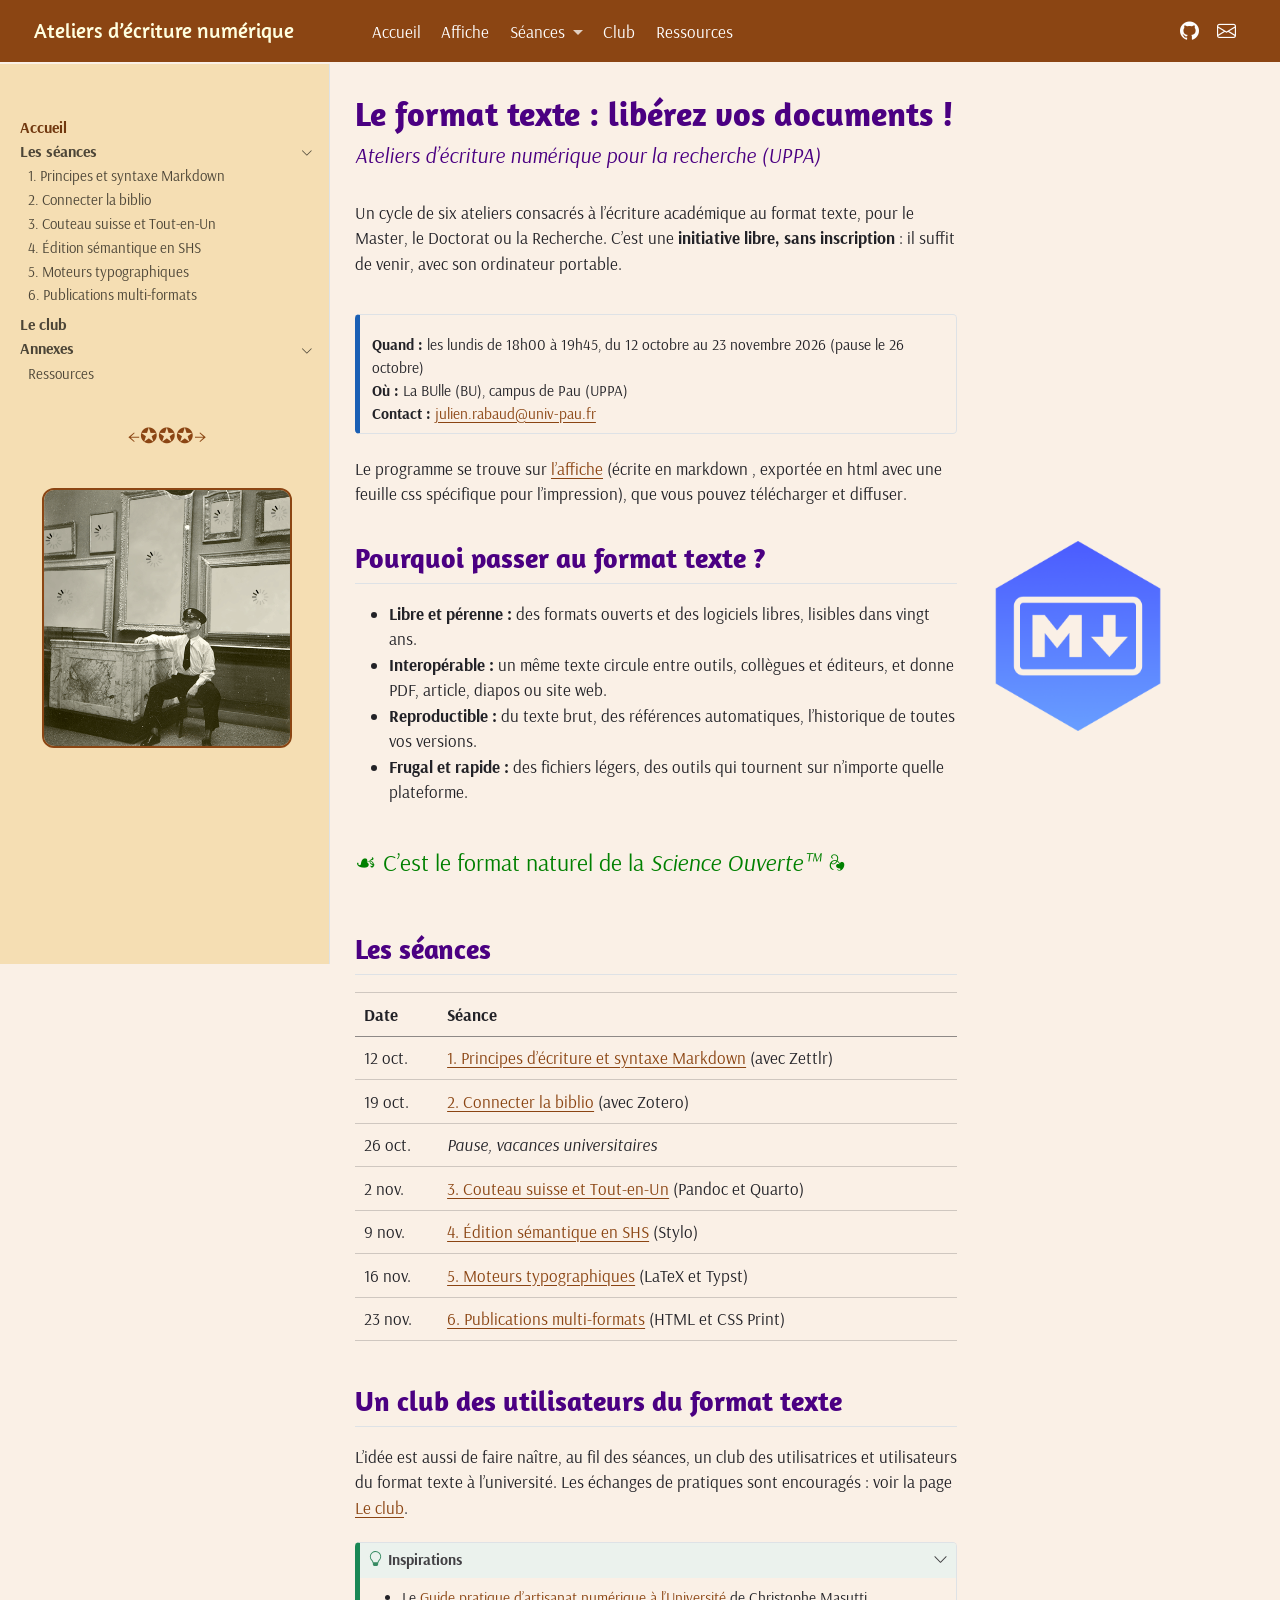
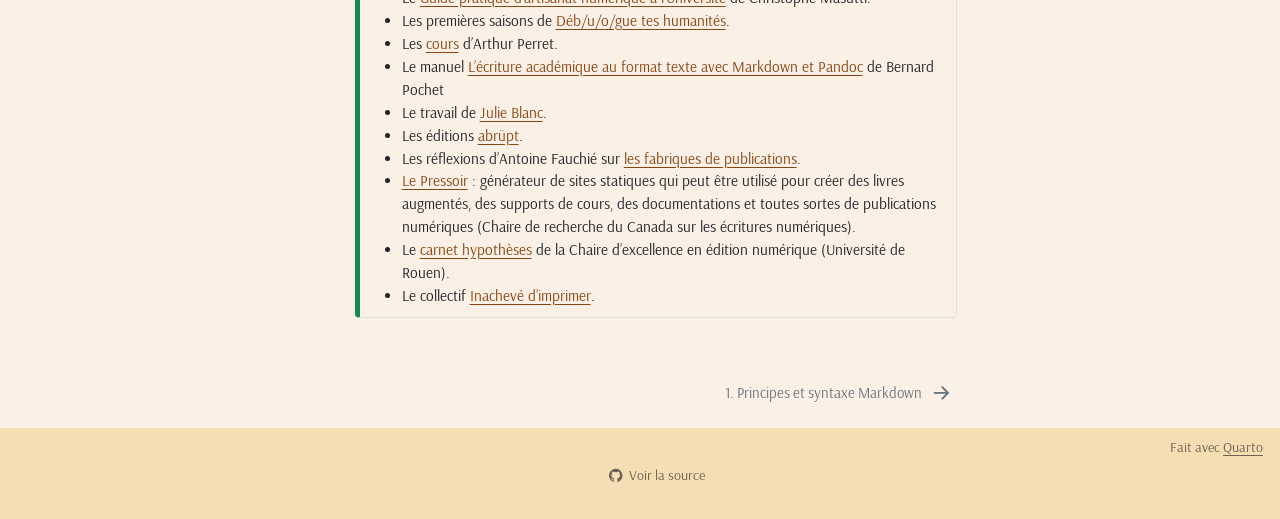
==== commit 2b82ebac: "Built site for gh-pages" ====
--- a/index.html
+++ b/index.html
@@ -2,23 +2,17 @@
 <html xmlns="http://www.w3.org/1999/xhtml" lang="fr" xml:lang="fr"><head>
 
 <meta charset="utf-8">
-<meta name="generator" content="quarto-1.10.20">
+<meta name="generator" content="quarto-1.8.25">
 
 <meta name="viewport" content="width=device-width, initial-scale=1.0, user-scalable=yes">
 
 
 <title>Le format texte : libérez vos documents ! – Ateliers d’écriture numérique</title>
 <style>
-/* Default styles provided by pandoc.
-** See https://pandoc.org/MANUAL.html#variables-for-html for config info.
-*/
+code{white-space: pre-wrap;}
 span.smallcaps{font-variant: small-caps;}
-div.columns{display: flex; gap: 1.5em;}
-div.column{flex: auto;}
-@media screen {
-div.columns{gap: min(4vw, 1.5em);}
-div.column{overflow-x: auto;}
-}
+div.columns{display: flex; gap: min(4vw, 1.5em);}
+div.column{flex: auto; overflow-x: auto;}
 div.hanging-indent{margin-left: 1.5em; text-indent: -1.5em;}
 ul.task-list{list-style: none;}
 ul.task-list li input[type="checkbox"] {
@@ -40,18 +34,19 @@
 <link href="./img/logo-markdown.png" rel="icon" type="image/png">
 <script src="site_libs/quarto-html/quarto.js" type="module"></script>
 <script src="site_libs/quarto-html/tabsets/tabsets.js" type="module"></script>
+<script src="site_libs/quarto-html/axe/axe-check.js" type="module"></script>
 <script src="site_libs/quarto-html/popper.min.js"></script>
 <script src="site_libs/quarto-html/tippy.umd.min.js"></script>
 <script src="site_libs/quarto-html/anchor.min.js"></script>
 <link href="site_libs/quarto-html/tippy.css" rel="stylesheet">
-<link href="site_libs/quarto-html/quarto-syntax-highlighting-ad0ddebe91242248f450fd3f62e4478d.css" rel="stylesheet" class="quarto-color-scheme" id="quarto-text-highlighting-styles">
-<link href="site_libs/quarto-html/quarto-syntax-highlighting-dark-b85379b610ac749c7de1086b67fb6986.css" rel="stylesheet" class="quarto-color-scheme quarto-color-alternate" id="quarto-text-highlighting-styles">
-<link href="site_libs/quarto-html/quarto-syntax-highlighting-ad0ddebe91242248f450fd3f62e4478d.css" rel="stylesheet" class="quarto-color-scheme-extra" id="quarto-text-highlighting-styles">
+<link href="site_libs/quarto-html/quarto-syntax-highlighting-10d6bfaa2f8bcb121088c7d3a1816829.css" rel="stylesheet" class="quarto-color-scheme" id="quarto-text-highlighting-styles">
+<link href="site_libs/quarto-html/quarto-syntax-highlighting-dark-7bc5d518d705a825abc54c1a67b1ce5e.css" rel="stylesheet" class="quarto-color-scheme quarto-color-alternate" id="quarto-text-highlighting-styles">
+<link href="site_libs/quarto-html/quarto-syntax-highlighting-10d6bfaa2f8bcb121088c7d3a1816829.css" rel="stylesheet" class="quarto-color-scheme-extra" id="quarto-text-highlighting-styles">
 <script src="site_libs/bootstrap/bootstrap.min.js"></script>
 <link href="site_libs/bootstrap/bootstrap-icons.css" rel="stylesheet">
-<link href="site_libs/bootstrap/bootstrap-5541423bf2f99069fc057d8dca1be5fa.min.css" rel="stylesheet" append-hash="true" class="quarto-color-scheme" id="quarto-bootstrap" data-mode="light">
-<link href="site_libs/bootstrap/bootstrap-dark-5541423bf2f99069fc057d8dca1be5fa.min.css" rel="stylesheet" append-hash="true" class="quarto-color-scheme quarto-color-alternate" id="quarto-bootstrap" data-mode="light">
-<link href="site_libs/bootstrap/bootstrap-5541423bf2f99069fc057d8dca1be5fa.min.css" rel="stylesheet" append-hash="true" class="quarto-color-scheme-extra" id="quarto-bootstrap" data-mode="light">
+<link href="site_libs/bootstrap/bootstrap-165a8d1a0ecbd4d4c3b32d589037c37f.min.css" rel="stylesheet" append-hash="true" class="quarto-color-scheme" id="quarto-bootstrap" data-mode="light">
+<link href="site_libs/bootstrap/bootstrap-dark-165a8d1a0ecbd4d4c3b32d589037c37f.min.css" rel="stylesheet" append-hash="true" class="quarto-color-scheme quarto-color-alternate" id="quarto-bootstrap" data-mode="light">
+<link href="site_libs/bootstrap/bootstrap-165a8d1a0ecbd4d4c3b32d589037c37f.min.css" rel="stylesheet" append-hash="true" class="quarto-color-scheme-extra" id="quarto-bootstrap" data-mode="light">
 <script id="quarto-search-options" type="application/json">{
   "location": "navbar",
   "copy-button": false,
@@ -92,8 +87,8 @@
       <div class="navbar-container container-fluid">
       <div class="navbar-brand-container mx-auto">
     <a href="./index.html" class="navbar-brand navbar-brand-logo">
-    <img src="./img/logo-markdown.png" alt="" class="navbar-logo light-content">
-    <img src="./img/logo-markdown.png" alt="" class="navbar-logo dark-content">
+    <img src="./img\logo-markdown.png" alt="" class="navbar-logo light-content">
+    <img src="./img\logo-markdown.png" alt="" class="navbar-logo dark-content">
     </a>
     <a class="navbar-brand" href="./index.html">
     <span class="navbar-title">Ateliers d’écriture numérique</span>
@@ -187,8 +182,8 @@
   <nav id="quarto-sidebar" class="sidebar collapse collapse-horizontal quarto-sidebar-collapse-item sidebar-navigation docked overflow-auto">
     <div class="pt-lg-2 mt-2 text-left sidebar-header">
       <a href="./index.html" class="sidebar-logo-link">
-      <img src="./img/logo-markdown.png" alt="" class="sidebar-logo light-content py-0 d-lg-inline d-none">
-      <img src="./img/logo-markdown.png" alt="" class="sidebar-logo dark-content py-0 d-lg-inline d-none">
+      <img src="./img\logo-markdown.png" alt="" class="sidebar-logo light-content py-0 d-lg-inline d-none">
+      <img src="./img\logo-markdown.png" alt="" class="sidebar-logo dark-content py-0 d-lg-inline d-none">
       </a>
       </div>
     <div class="sidebar-menu-container"> 
@@ -274,7 +269,7 @@
 <div class="quarto-sidebar-footer"><div class="sidebar-footer-item">
 <div class="text-center">
 <p><span style="font-size:1.4em;color:saddlebrown">←✪✪✪→</span></p>
-<p><img src="./img/musee.webp" class="img-fluid" style="margin-top:20px;margin-bottom:20px;border:2px solid saddlebrown;border-radius:12px;width:85.0%"></p>
+<p><img src=".\img/musee.webp" class="img-fluid" style="margin-top:20px;margin-bottom:20px;border:2px solid saddlebrown;border-radius:12px;width:85.0%"></p>
 </div>
 </div></div></nav>
 <div id="quarto-sidebar-glass" class="quarto-sidebar-collapse-item" data-bs-toggle="collapse" data-bs-target=".quarto-sidebar-collapse-item"></div>
--- a/site_libs/quarto-html/quarto-syntax-highlighting-10d6bfaa2f8bcb121088c7d3a1816829.css
+++ b/site_libs/quarto-html/quarto-syntax-highlighting-10d6bfaa2f8bcb121088c7d3a1816829.css
@@ -0,0 +1,236 @@
+/* quarto syntax highlight colors */
+:root {
+  --quarto-hl-ot-color: #003B4F;
+  --quarto-hl-at-color: #657422;
+  --quarto-hl-ss-color: #20794D;
+  --quarto-hl-an-color: #5E5E5E;
+  --quarto-hl-fu-color: #4758AB;
+  --quarto-hl-st-color: #20794D;
+  --quarto-hl-cf-color: #003B4F;
+  --quarto-hl-op-color: #5E5E5E;
+  --quarto-hl-er-color: #AD0000;
+  --quarto-hl-bn-color: #AD0000;
+  --quarto-hl-al-color: #AD0000;
+  --quarto-hl-va-color: #111111;
+  --quarto-hl-bu-color: inherit;
+  --quarto-hl-ex-color: inherit;
+  --quarto-hl-pp-color: #AD0000;
+  --quarto-hl-in-color: #5E5E5E;
+  --quarto-hl-vs-color: #20794D;
+  --quarto-hl-wa-color: #5E5E5E;
+  --quarto-hl-do-color: #5E5E5E;
+  --quarto-hl-im-color: #00769E;
+  --quarto-hl-ch-color: #20794D;
+  --quarto-hl-dt-color: #AD0000;
+  --quarto-hl-fl-color: #AD0000;
+  --quarto-hl-co-color: #5E5E5E;
+  --quarto-hl-cv-color: #5E5E5E;
+  --quarto-hl-cn-color: #8f5902;
+  --quarto-hl-sc-color: #5E5E5E;
+  --quarto-hl-dv-color: #AD0000;
+  --quarto-hl-kw-color: #003B4F;
+}
+
+/* other quarto variables */
+:root {
+  --quarto-font-monospace: B612 Mono;
+}
+
+/* syntax highlight based on Pandoc's rules */
+pre > code.sourceCode > span {
+  color: #003B4F;
+}
+
+code.sourceCode > span {
+  color: #003B4F;
+}
+
+div.sourceCode,
+div.sourceCode pre.sourceCode {
+  color: #003B4F;
+}
+
+/* Normal */
+code span {
+  color: #003B4F;
+}
+
+/* Alert */
+code span.al {
+  color: #AD0000;
+  font-style: inherit;
+}
+
+/* Annotation */
+code span.an {
+  color: #5E5E5E;
+  font-style: inherit;
+}
+
+/* Attribute */
+code span.at {
+  color: #657422;
+  font-style: inherit;
+}
+
+/* BaseN */
+code span.bn {
+  color: #AD0000;
+  font-style: inherit;
+}
+
+/* BuiltIn */
+code span.bu {
+  font-style: inherit;
+}
+
+/* ControlFlow */
+code span.cf {
+  color: #003B4F;
+  font-weight: bold;
+  font-style: inherit;
+}
+
+/* Char */
+code span.ch {
+  color: #20794D;
+  font-style: inherit;
+}
+
+/* Constant */
+code span.cn {
+  color: #8f5902;
+  font-style: inherit;
+}
+
+/* Comment */
+code span.co {
+  color: #5E5E5E;
+  font-style: inherit;
+}
+
+/* CommentVar */
+code span.cv {
+  color: #5E5E5E;
+  font-style: italic;
+}
+
+/* Documentation */
+code span.do {
+  color: #5E5E5E;
+  font-style: italic;
+}
+
+/* DataType */
+code span.dt {
+  color: #AD0000;
+  font-style: inherit;
+}
+
+/* DecVal */
+code span.dv {
+  color: #AD0000;
+  font-style: inherit;
+}
+
+/* Error */
+code span.er {
+  color: #AD0000;
+  font-style: inherit;
+}
+
+/* Extension */
+code span.ex {
+  font-style: inherit;
+}
+
+/* Float */
+code span.fl {
+  color: #AD0000;
+  font-style: inherit;
+}
+
+/* Function */
+code span.fu {
+  color: #4758AB;
+  font-style: inherit;
+}
+
+/* Import */
+code span.im {
+  color: #00769E;
+  font-style: inherit;
+}
+
+/* Information */
+code span.in {
+  color: #5E5E5E;
+  font-style: inherit;
+}
+
+/* Keyword */
+code span.kw {
+  color: #003B4F;
+  font-weight: bold;
+  font-style: inherit;
+}
+
+/* Operator */
+code span.op {
+  color: #5E5E5E;
+  font-style: inherit;
+}
+
+/* Other */
+code span.ot {
+  color: #003B4F;
+  font-style: inherit;
+}
+
+/* Preprocessor */
+code span.pp {
+  color: #AD0000;
+  font-style: inherit;
+}
+
+/* SpecialChar */
+code span.sc {
+  color: #5E5E5E;
+  font-style: inherit;
+}
+
+/* SpecialString */
+code span.ss {
+  color: #20794D;
+  font-style: inherit;
+}
+
+/* String */
+code span.st {
+  color: #20794D;
+  font-style: inherit;
+}
+
+/* Variable */
+code span.va {
+  color: #111111;
+  font-style: inherit;
+}
+
+/* VerbatimString */
+code span.vs {
+  color: #20794D;
+  font-style: inherit;
+}
+
+/* Warning */
+code span.wa {
+  color: #5E5E5E;
+  font-style: italic;
+}
+
+.prevent-inlining {
+  content: "</";
+}
+
+/*# sourceMappingURL=c01d06e51de7c245b687fe703622bf32.css.map */
--- a/site_libs/quarto-html/quarto-syntax-highlighting-dark-7bc5d518d705a825abc54c1a67b1ce5e.css
+++ b/site_libs/quarto-html/quarto-syntax-highlighting-dark-7bc5d518d705a825abc54c1a67b1ce5e.css
@@ -0,0 +1,219 @@
+/* quarto syntax highlight colors */
+:root {
+  --quarto-hl-al-color: #f07178;
+  --quarto-hl-an-color: #d4d0ab;
+  --quarto-hl-at-color: #00e0e0;
+  --quarto-hl-bn-color: #d4d0ab;
+  --quarto-hl-bu-color: #abe338;
+  --quarto-hl-ch-color: #abe338;
+  --quarto-hl-co-color: #f8f8f2;
+  --quarto-hl-cv-color: #ffd700;
+  --quarto-hl-cn-color: #ffd700;
+  --quarto-hl-cf-color: #ffa07a;
+  --quarto-hl-dt-color: #ffa07a;
+  --quarto-hl-dv-color: #d4d0ab;
+  --quarto-hl-do-color: #f8f8f2;
+  --quarto-hl-er-color: #f07178;
+  --quarto-hl-ex-color: #00e0e0;
+  --quarto-hl-fl-color: #d4d0ab;
+  --quarto-hl-fu-color: #ffa07a;
+  --quarto-hl-im-color: #abe338;
+  --quarto-hl-in-color: #d4d0ab;
+  --quarto-hl-kw-color: #ffa07a;
+  --quarto-hl-op-color: #ffa07a;
+  --quarto-hl-ot-color: #00e0e0;
+  --quarto-hl-pp-color: #dcc6e0;
+  --quarto-hl-re-color: #00e0e0;
+  --quarto-hl-sc-color: #abe338;
+  --quarto-hl-ss-color: #abe338;
+  --quarto-hl-st-color: #abe338;
+  --quarto-hl-va-color: #00e0e0;
+  --quarto-hl-vs-color: #abe338;
+  --quarto-hl-wa-color: #dcc6e0;
+}
+
+/* other quarto variables */
+:root {
+  --quarto-font-monospace: B612 Mono;
+}
+
+/* syntax highlight based on Pandoc's rules */
+pre > code.sourceCode > span {
+  color: #f8f8f2;
+}
+
+code.sourceCode > span {
+  color: #f8f8f2;
+}
+
+div.sourceCode,
+div.sourceCode pre.sourceCode {
+  color: #f8f8f2;
+}
+
+/* Normal */
+code span {
+  color: #f8f8f2;
+}
+
+/* Alert */
+code span.al {
+  color: #f07178;
+}
+
+/* Annotation */
+code span.an {
+  color: #d4d0ab;
+}
+
+/* Attribute */
+code span.at {
+  color: #00e0e0;
+}
+
+/* BaseN */
+code span.bn {
+  color: #d4d0ab;
+}
+
+/* BuiltIn */
+code span.bu {
+  color: #abe338;
+}
+
+/* ControlFlow */
+code span.cf {
+  font-weight: bold;
+  color: #ffa07a;
+}
+
+/* Char */
+code span.ch {
+  color: #abe338;
+}
+
+/* Constant */
+code span.cn {
+  color: #ffd700;
+}
+
+/* Comment */
+code span.co {
+  font-style: italic;
+  color: #f8f8f2;
+}
+
+/* CommentVar */
+code span.cv {
+  color: #ffd700;
+}
+
+/* Documentation */
+code span.do {
+  color: #f8f8f2;
+}
+
+/* DataType */
+code span.dt {
+  color: #ffa07a;
+}
+
+/* DecVal */
+code span.dv {
+  color: #d4d0ab;
+}
+
+/* Error */
+code span.er {
+  color: #f07178;
+  text-decoration: underline;
+}
+
+/* Extension */
+code span.ex {
+  font-weight: bold;
+  color: #00e0e0;
+}
+
+/* Float */
+code span.fl {
+  color: #d4d0ab;
+}
+
+/* Function */
+code span.fu {
+  color: #ffa07a;
+}
+
+/* Import */
+code span.im {
+  color: #abe338;
+}
+
+/* Information */
+code span.in {
+  color: #d4d0ab;
+}
+
+/* Keyword */
+code span.kw {
+  font-weight: bold;
+  color: #ffa07a;
+}
+
+/* Operator */
+code span.op {
+  color: #ffa07a;
+}
+
+/* Other */
+code span.ot {
+  color: #00e0e0;
+}
+
+/* Preprocessor */
+code span.pp {
+  color: #dcc6e0;
+}
+
+/* RegionMarker */
+code span.re {
+  background-color: #f8f8f2;
+  color: #00e0e0;
+}
+
+/* SpecialChar */
+code span.sc {
+  color: #abe338;
+}
+
+/* SpecialString */
+code span.ss {
+  color: #abe338;
+}
+
+/* String */
+code span.st {
+  color: #abe338;
+}
+
+/* Variable */
+code span.va {
+  color: #00e0e0;
+}
+
+/* VerbatimString */
+code span.vs {
+  color: #abe338;
+}
+
+/* Warning */
+code span.wa {
+  color: #dcc6e0;
+}
+
+.prevent-inlining {
+  content: "</";
+}
+
+/*# sourceMappingURL=96c8cae81342dbaa9ecdda77e617f081.css.map */
--- a/site_libs/quarto-html/quarto-syntax-highlighting-10d6bfaa2f8bcb121088c7d3a1816829.css
+++ b/site_libs/quarto-html/quarto-syntax-highlighting-10d6bfaa2f8bcb121088c7d3a1816829.css
@@ -0,0 +1,236 @@
+/* quarto syntax highlight colors */
+:root {
+  --quarto-hl-ot-color: #003B4F;
+  --quarto-hl-at-color: #657422;
+  --quarto-hl-ss-color: #20794D;
+  --quarto-hl-an-color: #5E5E5E;
+  --quarto-hl-fu-color: #4758AB;
+  --quarto-hl-st-color: #20794D;
+  --quarto-hl-cf-color: #003B4F;
+  --quarto-hl-op-color: #5E5E5E;
+  --quarto-hl-er-color: #AD0000;
+  --quarto-hl-bn-color: #AD0000;
+  --quarto-hl-al-color: #AD0000;
+  --quarto-hl-va-color: #111111;
+  --quarto-hl-bu-color: inherit;
+  --quarto-hl-ex-color: inherit;
+  --quarto-hl-pp-color: #AD0000;
+  --quarto-hl-in-color: #5E5E5E;
+  --quarto-hl-vs-color: #20794D;
+  --quarto-hl-wa-color: #5E5E5E;
+  --quarto-hl-do-color: #5E5E5E;
+  --quarto-hl-im-color: #00769E;
+  --quarto-hl-ch-color: #20794D;
+  --quarto-hl-dt-color: #AD0000;
+  --quarto-hl-fl-color: #AD0000;
+  --quarto-hl-co-color: #5E5E5E;
+  --quarto-hl-cv-color: #5E5E5E;
+  --quarto-hl-cn-color: #8f5902;
+  --quarto-hl-sc-color: #5E5E5E;
+  --quarto-hl-dv-color: #AD0000;
+  --quarto-hl-kw-color: #003B4F;
+}
+
+/* other quarto variables */
+:root {
+  --quarto-font-monospace: B612 Mono;
+}
+
+/* syntax highlight based on Pandoc's rules */
+pre > code.sourceCode > span {
+  color: #003B4F;
+}
+
+code.sourceCode > span {
+  color: #003B4F;
+}
+
+div.sourceCode,
+div.sourceCode pre.sourceCode {
+  color: #003B4F;
+}
+
+/* Normal */
+code span {
+  color: #003B4F;
+}
+
+/* Alert */
+code span.al {
+  color: #AD0000;
+  font-style: inherit;
+}
+
+/* Annotation */
+code span.an {
+  color: #5E5E5E;
+  font-style: inherit;
+}
+
+/* Attribute */
+code span.at {
+  color: #657422;
+  font-style: inherit;
+}
+
+/* BaseN */
+code span.bn {
+  color: #AD0000;
+  font-style: inherit;
+}
+
+/* BuiltIn */
+code span.bu {
+  font-style: inherit;
+}
+
+/* ControlFlow */
+code span.cf {
+  color: #003B4F;
+  font-weight: bold;
+  font-style: inherit;
+}
+
+/* Char */
+code span.ch {
+  color: #20794D;
+  font-style: inherit;
+}
+
+/* Constant */
+code span.cn {
+  color: #8f5902;
+  font-style: inherit;
+}
+
+/* Comment */
+code span.co {
+  color: #5E5E5E;
+  font-style: inherit;
+}
+
+/* CommentVar */
+code span.cv {
+  color: #5E5E5E;
+  font-style: italic;
+}
+
+/* Documentation */
+code span.do {
+  color: #5E5E5E;
+  font-style: italic;
+}
+
+/* DataType */
+code span.dt {
+  color: #AD0000;
+  font-style: inherit;
+}
+
+/* DecVal */
+code span.dv {
+  color: #AD0000;
+  font-style: inherit;
+}
+
+/* Error */
+code span.er {
+  color: #AD0000;
+  font-style: inherit;
+}
+
+/* Extension */
+code span.ex {
+  font-style: inherit;
+}
+
+/* Float */
+code span.fl {
+  color: #AD0000;
+  font-style: inherit;
+}
+
+/* Function */
+code span.fu {
+  color: #4758AB;
+  font-style: inherit;
+}
+
+/* Import */
+code span.im {
+  color: #00769E;
+  font-style: inherit;
+}
+
+/* Information */
+code span.in {
+  color: #5E5E5E;
+  font-style: inherit;
+}
+
+/* Keyword */
+code span.kw {
+  color: #003B4F;
+  font-weight: bold;
+  font-style: inherit;
+}
+
+/* Operator */
+code span.op {
+  color: #5E5E5E;
+  font-style: inherit;
+}
+
+/* Other */
+code span.ot {
+  color: #003B4F;
+  font-style: inherit;
+}
+
+/* Preprocessor */
+code span.pp {
+  color: #AD0000;
+  font-style: inherit;
+}
+
+/* SpecialChar */
+code span.sc {
+  color: #5E5E5E;
+  font-style: inherit;
+}
+
+/* SpecialString */
+code span.ss {
+  color: #20794D;
+  font-style: inherit;
+}
+
+/* String */
+code span.st {
+  color: #20794D;
+  font-style: inherit;
+}
+
+/* Variable */
+code span.va {
+  color: #111111;
+  font-style: inherit;
+}
+
+/* VerbatimString */
+code span.vs {
+  color: #20794D;
+  font-style: inherit;
+}
+
+/* Warning */
+code span.wa {
+  color: #5E5E5E;
+  font-style: italic;
+}
+
+.prevent-inlining {
+  content: "</";
+}
+
+/*# sourceMappingURL=c01d06e51de7c245b687fe703622bf32.css.map */
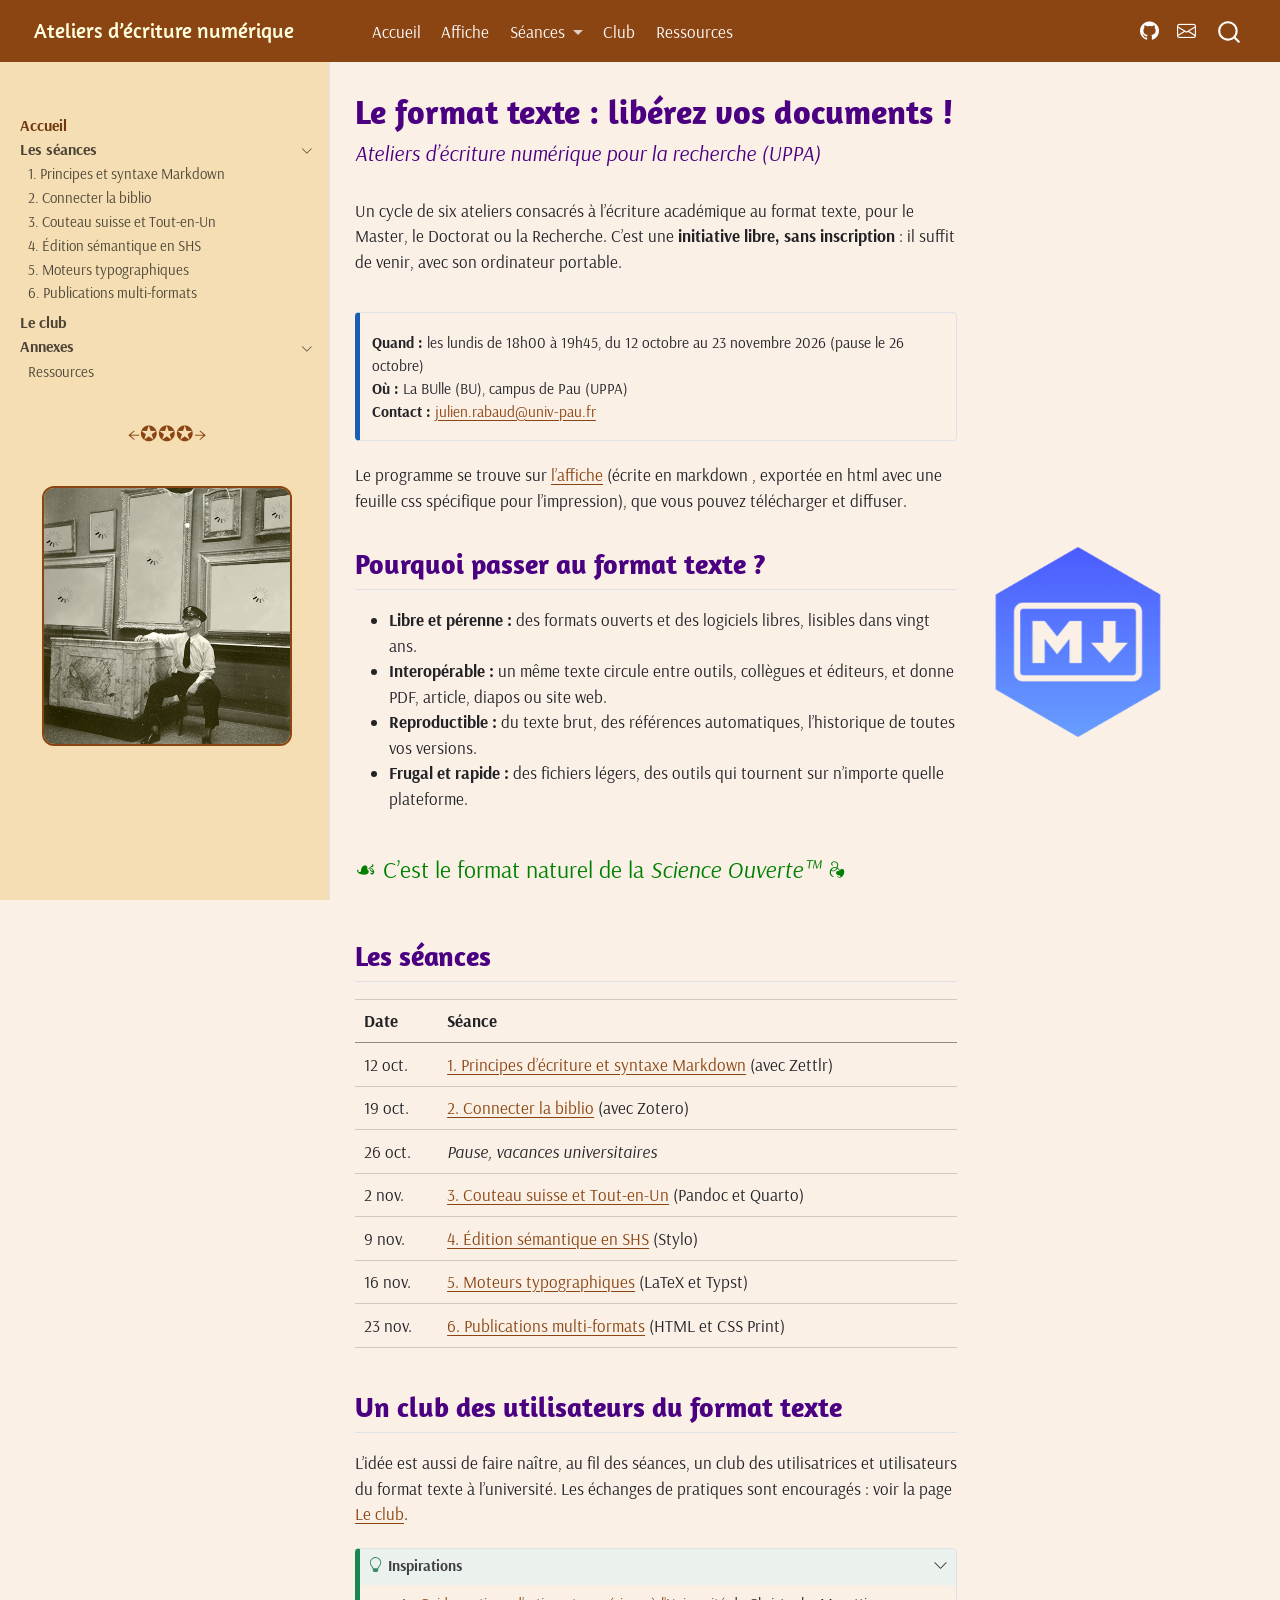
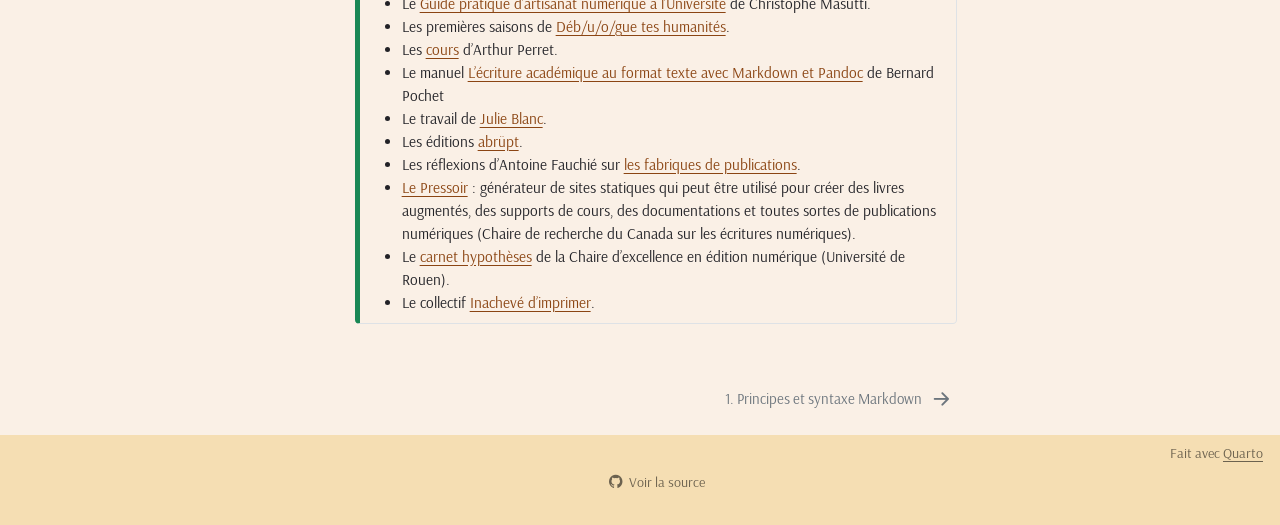
==== commit e0f84039: "Built site for gh-pages" ====
--- a/index.html
+++ b/index.html
@@ -2,17 +2,23 @@
 <html xmlns="http://www.w3.org/1999/xhtml" lang="fr" xml:lang="fr"><head>
 
 <meta charset="utf-8">
-<meta name="generator" content="quarto-1.8.25">
+<meta name="generator" content="quarto-1.11.9">
 
 <meta name="viewport" content="width=device-width, initial-scale=1.0, user-scalable=yes">
 
 
 <title>Le format texte : libérez vos documents ! – Ateliers d’écriture numérique</title>
 <style>
-code{white-space: pre-wrap;}
+/* Default styles provided by pandoc.
+** See https://pandoc.org/MANUAL.html#variables-for-html for config info.
+*/
 span.smallcaps{font-variant: small-caps;}
-div.columns{display: flex; gap: min(4vw, 1.5em);}
-div.column{flex: auto; overflow-x: auto;}
+div.columns{display: flex; gap: 1.5em;}
+div.column{flex: auto;}
+@media screen {
+div.columns{gap: min(4vw, 1.5em);}
+div.column{overflow-x: auto;}
+}
 div.hanging-indent{margin-left: 1.5em; text-indent: -1.5em;}
 ul.task-list{list-style: none;}
 ul.task-list li input[type="checkbox"] {
@@ -34,19 +40,19 @@
 <link href="./img/logo-markdown.png" rel="icon" type="image/png">
 <script src="site_libs/quarto-html/quarto.js" type="module"></script>
 <script src="site_libs/quarto-html/tabsets/tabsets.js" type="module"></script>
-<script src="site_libs/quarto-html/axe/axe-check.js" type="module"></script>
+<script src="site_libs/quarto-html/scrollable-regions/scrollable-regions.js" type="module"></script>
 <script src="site_libs/quarto-html/popper.min.js"></script>
 <script src="site_libs/quarto-html/tippy.umd.min.js"></script>
 <script src="site_libs/quarto-html/anchor.min.js"></script>
 <link href="site_libs/quarto-html/tippy.css" rel="stylesheet">
-<link href="site_libs/quarto-html/quarto-syntax-highlighting-10d6bfaa2f8bcb121088c7d3a1816829.css" rel="stylesheet" class="quarto-color-scheme" id="quarto-text-highlighting-styles">
-<link href="site_libs/quarto-html/quarto-syntax-highlighting-dark-7bc5d518d705a825abc54c1a67b1ce5e.css" rel="stylesheet" class="quarto-color-scheme quarto-color-alternate" id="quarto-text-highlighting-styles">
-<link href="site_libs/quarto-html/quarto-syntax-highlighting-10d6bfaa2f8bcb121088c7d3a1816829.css" rel="stylesheet" class="quarto-color-scheme-extra" id="quarto-text-highlighting-styles">
+<link href="site_libs/quarto-html/quarto-syntax-highlighting-78f7bca48527afe405eb10ff209369fe.css" rel="stylesheet" class="quarto-color-scheme" id="quarto-text-highlighting-styles">
+<link href="site_libs/quarto-html/quarto-syntax-highlighting-dark-e17454f84d8cbbcea8e28e4660a69f33.css" rel="stylesheet" class="quarto-color-scheme quarto-color-alternate" id="quarto-text-highlighting-styles">
+<link href="site_libs/quarto-html/quarto-syntax-highlighting-78f7bca48527afe405eb10ff209369fe.css" rel="stylesheet" class="quarto-color-scheme-extra" id="quarto-text-highlighting-styles">
 <script src="site_libs/bootstrap/bootstrap.min.js"></script>
 <link href="site_libs/bootstrap/bootstrap-icons.css" rel="stylesheet">
-<link href="site_libs/bootstrap/bootstrap-165a8d1a0ecbd4d4c3b32d589037c37f.min.css" rel="stylesheet" append-hash="true" class="quarto-color-scheme" id="quarto-bootstrap" data-mode="light">
-<link href="site_libs/bootstrap/bootstrap-dark-165a8d1a0ecbd4d4c3b32d589037c37f.min.css" rel="stylesheet" append-hash="true" class="quarto-color-scheme quarto-color-alternate" id="quarto-bootstrap" data-mode="light">
-<link href="site_libs/bootstrap/bootstrap-165a8d1a0ecbd4d4c3b32d589037c37f.min.css" rel="stylesheet" append-hash="true" class="quarto-color-scheme-extra" id="quarto-bootstrap" data-mode="light">
+<link href="site_libs/bootstrap/bootstrap-88e5d0a892d0014ec2f51b00a47a4b1f.min.css" rel="stylesheet" append-hash="true" class="quarto-color-scheme" id="quarto-bootstrap" data-mode="light">
+<link href="site_libs/bootstrap/bootstrap-dark-88e5d0a892d0014ec2f51b00a47a4b1f.min.css" rel="stylesheet" append-hash="true" class="quarto-color-scheme quarto-color-alternate" id="quarto-bootstrap" data-mode="light">
+<link href="site_libs/bootstrap/bootstrap-88e5d0a892d0014ec2f51b00a47a4b1f.min.css" rel="stylesheet" append-hash="true" class="quarto-color-scheme-extra" id="quarto-bootstrap" data-mode="light">
 <script id="quarto-search-options" type="application/json">{
   "location": "navbar",
   "copy-button": false,
@@ -79,23 +85,22 @@
 <link rel="stylesheet" href="styles.css">
 </head>
 
-<body class="nav-sidebar docked nav-fixed slimcontent quarto-light">
+<body class="nav-sidebar docked nav-fixed slimcontent quarto-light"><a id="quarto-skip-link" class="visually-hidden-focusable" href="#quarto-document-content">Aller au contenu principal</a>
 
 <div id="quarto-search-results"></div>
   <header id="quarto-header" class="headroom fixed-top">
-    <nav class="navbar navbar-expand-lg " data-bs-theme="dark">
+    <nav class="navbar navbar-expand-lg " data-bs-theme="dark" aria-label="Site web">
       <div class="navbar-container container-fluid">
       <div class="navbar-brand-container mx-auto">
     <a href="./index.html" class="navbar-brand navbar-brand-logo">
-    <img src="./img\logo-markdown.png" alt="" class="navbar-logo light-content">
-    <img src="./img\logo-markdown.png" alt="" class="navbar-logo dark-content">
+    <img src="./img/logo-markdown.png" alt="" class="navbar-logo light-content">
+    <img src="./img/logo-markdown.png" alt="" class="navbar-logo dark-content">
     </a>
     <a class="navbar-brand" href="./index.html">
     <span class="navbar-title">Ateliers d’écriture numérique</span>
     </a>
   </div>
-            <div id="quarto-search" class="" title="Recherche"></div>
-          <button class="navbar-toggler" type="button" data-bs-toggle="collapse" data-bs-target="#navbarCollapse" aria-controls="navbarCollapse" role="menu" aria-expanded="false" aria-label="Basculer la navigation" onclick="if (window.quartoToggleHeadroom) { window.quartoToggleHeadroom(); }">
+          <button class="navbar-toggler" type="button" data-bs-toggle="collapse" data-bs-target="#navbarCollapse" aria-controls="navbarCollapse" aria-expanded="false" aria-label="Basculer la navigation" onclick="if (window.quartoToggleHeadroom) { window.quartoToggleHeadroom(); }">
   <span class="navbar-toggler-icon"></span>
 </button>
           <div class="collapse navbar-collapse" id="navbarCollapse">
@@ -163,14 +168,15 @@
           </div> <!-- /navcollapse -->
             <div class="quarto-navbar-tools">
 </div>
+            <div id="quarto-search" class="" title="Recherche"></div>
       </div> <!-- /container-fluid -->
     </nav>
-  <nav class="quarto-secondary-nav">
+  <nav class="quarto-secondary-nav" aria-label="Barre d'outils">
     <div class="container-fluid d-flex">
       <button type="button" class="quarto-btn-toggle btn" data-bs-toggle="collapse" role="button" data-bs-target=".quarto-sidebar-collapse-item" aria-controls="quarto-sidebar" aria-expanded="false" aria-label="Basculer la barre latérale" onclick="if (window.quartoToggleHeadroom) { window.quartoToggleHeadroom(); }">
         <i class="bi bi-layout-text-sidebar-reverse"></i>
       </button>
-        <a class="flex-grow-1 no-decor" role="navigation" data-bs-toggle="collapse" data-bs-target=".quarto-sidebar-collapse-item" aria-controls="quarto-sidebar" aria-expanded="false" aria-label="Basculer la barre latérale" onclick="if (window.quartoToggleHeadroom) { window.quartoToggleHeadroom(); }">      
+        <a class="flex-grow-1 no-decor" data-bs-toggle="collapse" data-bs-target=".quarto-sidebar-collapse-item" onclick="if (window.quartoToggleHeadroom) { window.quartoToggleHeadroom(); }">      
           <h1 class="quarto-secondary-nav-title">Le format texte : libérez vos documents !</h1>
         </a>     
     </div>
@@ -179,11 +185,11 @@
 <!-- content -->
 <div id="quarto-content" class="quarto-container page-columns page-rows-contents page-layout-article page-navbar">
 <!-- sidebar -->
-  <nav id="quarto-sidebar" class="sidebar collapse collapse-horizontal quarto-sidebar-collapse-item sidebar-navigation docked overflow-auto">
+  <nav id="quarto-sidebar" class="sidebar collapse collapse-horizontal quarto-sidebar-collapse-item sidebar-navigation docked overflow-auto" aria-label="Section">
     <div class="pt-lg-2 mt-2 text-left sidebar-header">
       <a href="./index.html" class="sidebar-logo-link">
-      <img src="./img\logo-markdown.png" alt="" class="sidebar-logo light-content py-0 d-lg-inline d-none">
-      <img src="./img\logo-markdown.png" alt="" class="sidebar-logo dark-content py-0 d-lg-inline d-none">
+      <img src="./img/logo-markdown.png" alt="" class="sidebar-logo light-content py-0 d-lg-inline d-none">
+      <img src="./img/logo-markdown.png" alt="" class="sidebar-logo dark-content py-0 d-lg-inline d-none">
       </a>
       </div>
     <div class="sidebar-menu-container"> 
@@ -196,13 +202,10 @@
 </li>
         <li class="sidebar-item sidebar-item-section">
       <div class="sidebar-item-container"> 
-            <a class="sidebar-item-text sidebar-link text-start" data-bs-toggle="collapse" data-bs-target="#quarto-sidebar-section-1" role="navigation" aria-expanded="true">
- <span class="menu-text">Les séances</span></a>
-          <a class="sidebar-item-toggle text-start" data-bs-toggle="collapse" data-bs-target="#quarto-sidebar-section-1" role="navigation" aria-expanded="true" aria-label="Basculer la section">
-            <i class="bi bi-chevron-right ms-2"></i>
-          </a> 
+            <button type="button" class="sidebar-item-text sidebar-item-toggle sidebar-link text-start" data-bs-toggle="collapse" data-bs-target="#quarto-sidebar-section-1" aria-controls="quarto-sidebar-section-1" aria-expanded="true">
+ <span class="menu-text" id="quarto-sidebar-section-1-label">Les séances</span><i class="bi bi-chevron-right" aria-hidden="true"></i></button>
       </div>
-      <ul id="quarto-sidebar-section-1" class="collapse list-unstyled sidebar-section depth1 show">  
+      <ul id="quarto-sidebar-section-1" aria-labelledby="quarto-sidebar-section-1-label" class="collapse list-unstyled sidebar-section depth1 show">  
           <li class="sidebar-item">
   <div class="sidebar-item-container"> 
   <a href="./seances/01-markdown-zettlr.html" class="sidebar-item-text sidebar-link">
@@ -249,13 +252,10 @@
 </li>
         <li class="sidebar-item sidebar-item-section">
       <div class="sidebar-item-container"> 
-            <a class="sidebar-item-text sidebar-link text-start" data-bs-toggle="collapse" data-bs-target="#quarto-sidebar-section-2" role="navigation" aria-expanded="true">
- <span class="menu-text">Annexes</span></a>
-          <a class="sidebar-item-toggle text-start" data-bs-toggle="collapse" data-bs-target="#quarto-sidebar-section-2" role="navigation" aria-expanded="true" aria-label="Basculer la section">
-            <i class="bi bi-chevron-right ms-2"></i>
-          </a> 
+            <button type="button" class="sidebar-item-text sidebar-item-toggle sidebar-link text-start" data-bs-toggle="collapse" data-bs-target="#quarto-sidebar-section-2" aria-controls="quarto-sidebar-section-2" aria-expanded="true">
+ <span class="menu-text" id="quarto-sidebar-section-2-label">Annexes</span><i class="bi bi-chevron-right" aria-hidden="true"></i></button>
       </div>
-      <ul id="quarto-sidebar-section-2" class="collapse list-unstyled sidebar-section depth1 show">  
+      <ul id="quarto-sidebar-section-2" aria-labelledby="quarto-sidebar-section-2-label" class="collapse list-unstyled sidebar-section depth1 show">  
           <li class="sidebar-item">
   <div class="sidebar-item-container"> 
   <a href="./ressources.html" class="sidebar-item-text sidebar-link">
@@ -269,7 +269,7 @@
 <div class="quarto-sidebar-footer"><div class="sidebar-footer-item">
 <div class="text-center">
 <p><span style="font-size:1.4em;color:saddlebrown">←✪✪✪→</span></p>
-<p><img src=".\img/musee.webp" class="img-fluid" style="margin-top:20px;margin-bottom:20px;border:2px solid saddlebrown;border-radius:12px;width:85.0%"></p>
+<p><img src="./img/musee.webp" class="img-fluid" style="margin-top:20px;margin-bottom:20px;border:2px solid saddlebrown;border-radius:12px;width:85.0%"></p>
 </div>
 </div></div></nav>
 <div id="quarto-sidebar-glass" class="quarto-sidebar-collapse-item" data-bs-toggle="collapse" data-bs-target=".quarto-sidebar-collapse-item"></div>
@@ -277,7 +277,7 @@
     <div id="quarto-margin-sidebar" class="sidebar margin-sidebar zindex-bottom">
     </div>
 <!-- main -->
-<main class="content page-columns page-full" id="quarto-document-content">
+<main class="content page-columns page-full" id="quarto-document-content" tabindex="-1">
 
 <header id="title-block-header" class="quarto-title-block default">
 <div class="quarto-title">
@@ -482,7 +482,8 @@
           return filterRegex.test(href) || localhostRegex.test(href) || mailtoRegex.test(href);
       }
       // Inspect non-navigation links and adorn them if external
-     var links = window.document.querySelectorAll('a[href]:not(.nav-link):not(.navbar-brand):not(.toc-action):not(.sidebar-link):not(.sidebar-item-toggle):not(.pagination-link):not(.no-external):not([aria-hidden]):not(.dropdown-item):not(.quarto-navigation-tool):not(.about-link)');
+      window.quartoDecorateExternalLinks = function (root) {
+     var links = (root || window.document).querySelectorAll('a[href]:not(.nav-link):not(.navbar-brand):not(.toc-action):not(.sidebar-link):not(.sidebar-item-toggle):not(.pagination-link):not(.no-external):not([aria-hidden]):not(.dropdown-item):not(.quarto-navigation-tool):not(.about-link)');
       for (var i=0; i<links.length; i++) {
         const link = links[i];
         if (!isInternal(link.href)) {
@@ -491,8 +492,69 @@
           if (link.dataset.originalHref !== undefined) {
             link.href = link.dataset.originalHref;
           }
-        }
-      }
+          if (!link.classList.contains('no-external-icon')) {
+          }
+        }
+      }
+      };
+      window.quartoDecorateExternalLinks(window.document);
+    // Esc closes the popup (WCAG 1.4.13) and focus leaving both trigger and
+    // popup closes it (WCAG 2.4.11); tippy handles neither for interactive popups.
+    const hideOnEscAndFocusOut = {
+      name: 'hideOnEscAndFocusOut',
+      defaultValue: true,
+      fn(instance) {
+        const dismiss = () => {
+          // A show scheduled by the trigger delay would otherwise reopen it
+          instance.clearDelayTimeouts();
+          instance.hide();
+        };
+        const onKeyDown = (event) => {
+          if (event.key !== 'Escape') {
+            return;
+          }
+          // Keep Esc from also reaching page handlers (e.g. reveal.js overview),
+          // except an open reveal.js slide menu, which Esc should close too.
+          // The menu handles keys only when its keyboard option is on.
+          const menuHandlesEsc = window.Reveal?.getPlugin?.('menu')?.isOpen() &&
+            window.Reveal.getConfig().menu?.keyboard !== false;
+          if (!menuHandlesEsc) {
+            event.stopPropagation();
+          }
+          if (instance.popper.contains(window.document.activeElement)) {
+            // Disabled while refocusing so the focus trigger does not reopen it
+            instance.disable();
+            instance.reference.focus();
+            instance.enable();
+          }
+          dismiss();
+        };
+        const onFocusOut = (event) => {
+          const target = event.relatedTarget;
+          if (target && !instance.reference.contains(target) &&
+              !instance.popper.contains(target)) {
+            dismiss();
+          }
+        };
+        // On the trigger too: a click trigger (code-annotations: select) has no
+        // blur handling. Attached for the instance's lifetime so leaving the
+        // trigger also cancels a show still pending on the trigger delay.
+        instance.reference.addEventListener('focusout', onFocusOut);
+        return {
+          onShow() {
+            window.document.addEventListener('keydown', onKeyDown, true);
+            instance.popper.addEventListener('focusout', onFocusOut);
+          },
+          onHide() {
+            window.document.removeEventListener('keydown', onKeyDown, true);
+            instance.popper.removeEventListener('focusout', onFocusOut);
+          },
+          onDestroy() {
+            instance.reference.removeEventListener('focusout', onFocusOut);
+          },
+        };
+      },
+    };
     function tippyHover(el, contentFn, onTriggerFn, onUntriggerFn) {
       const config = {
         allowHTML: true,
@@ -506,6 +568,7 @@
         interactiveBorder: 10,
         theme: 'quarto',
         placement: 'bottom-start',
+        plugins: [hideOnEscAndFocusOut],
       };
       if (contentFn) {
         config.content = contentFn;
@@ -668,44 +731,54 @@
           const lineIds = lines.map((line) => {
             return targetCell + "-" + line;
           })
-          let top = null;
-          let height = null;
-          let parent = null;
+          // Each band is positioned against its own containing block, which is
+          // not the offsetParent of the lines, so place it from client rects.
+          const placeBand = (band, firstEl, lastEl, codeBlock) => {
+            const container = band.offsetParent;
+            if (container === null) {
+              return;
+            }
+            const containerRect = container.getBoundingClientRect();
+            // Reveal.js scales slides with a transform, so convert client
+            // pixels back to the CSS pixels of the container.
+            const scale = containerRect.height / container.offsetHeight || 1;
+            const firstRect = firstEl.getBoundingClientRect();
+            const lastRect = lastEl.getBoundingClientRect();
+            const top = (firstRect.top - containerRect.top) / scale - container.clientTop + container.scrollTop;
+            const height = (lastRect.bottom - firstRect.top) / scale;
+            band.style.top = top - 2 + "px";
+            band.style.height = height + 4 + "px";
+            if (codeBlock) {
+              // Without the copy button wrapper, the containing block is wider
+              // than the code block, so span the code block explicitly.
+              const blockRect = codeBlock.getBoundingClientRect();
+              band.style.left = (blockRect.left - containerRect.left) / scale - container.clientLeft + container.scrollLeft + "px";
+              band.style.width = blockRect.width / scale + "px";
+            }
+          };
           if (lineIds.length > 0) {
-              //compute the position of the single el (top and bottom and make a div)
-              const el = window.document.getElementById(lineIds[0]);
-              top = el.offsetTop;
-              height = el.offsetHeight;
-              parent = el.parentElement.parentElement;
-            if (lineIds.length > 1) {
-              const lastEl = window.document.getElementById(lineIds[lineIds.length - 1]);
-              const bottom = lastEl.offsetTop + lastEl.offsetHeight;
-              height = bottom - top;
+            const el = window.document.getElementById(lineIds[0]);
+            const lastEl = window.document.getElementById(lineIds[lineIds.length - 1]);
+            const parent = el.parentElement.parentElement;
+            // cook up a div (if necessary) and position it
+            let div = window.document.getElementById("code-annotation-line-highlight");
+            if (div === null) {
+              div = window.document.createElement("div");
+              div.setAttribute("id", "code-annotation-line-highlight");
+              div.style.position = 'absolute';
+              parent.appendChild(div);
             }
-            if (top !== null && height !== null && parent !== null) {
-              // cook up a div (if necessary) and position it 
-              let div = window.document.getElementById("code-annotation-line-highlight");
-              if (div === null) {
-                div = window.document.createElement("div");
-                div.setAttribute("id", "code-annotation-line-highlight");
-                div.style.position = 'absolute';
-                parent.appendChild(div);
-              }
-              div.style.top = top - 2 + "px";
-              div.style.height = height + 4 + "px";
-              div.style.left = 0;
-              let gutterDiv = window.document.getElementById("code-annotation-line-highlight-gutter");
-              if (gutterDiv === null) {
-                gutterDiv = window.document.createElement("div");
-                gutterDiv.setAttribute("id", "code-annotation-line-highlight-gutter");
-                gutterDiv.style.position = 'absolute';
-                const codeCell = window.document.getElementById(targetCell);
-                const gutter = codeCell.querySelector('.code-annotation-gutter');
-                gutter.appendChild(gutterDiv);
-              }
-              gutterDiv.style.top = top - 2 + "px";
-              gutterDiv.style.height = height + 4 + "px";
+            placeBand(div, el, lastEl, parent.closest("div.sourceCode") || parent);
+            let gutterDiv = window.document.getElementById("code-annotation-line-highlight-gutter");
+            if (gutterDiv === null) {
+              gutterDiv = window.document.createElement("div");
+              gutterDiv.setAttribute("id", "code-annotation-line-highlight-gutter");
+              gutterDiv.style.position = 'absolute';
+              const codeCell = window.document.getElementById(targetCell);
+              const gutter = codeCell.querySelector('.code-annotation-gutter');
+              gutter.appendChild(gutterDiv);
             }
+            placeBand(gutterDiv, el, lastEl);
             selectedAnnoteEl = annoteEl;
           }
         };
@@ -804,7 +877,10 @@
     }
   });
   </script>
-<nav class="page-navigation">
+  <script type="application/javascript">
+  window.quartoScrollableRegionsLabels = {"code":"Code défilable","output":"Sortie défilable"};
+  </script>
+<nav class="page-navigation" aria-label="Page">
   <div class="nav-page nav-page-previous">
   </div>
   <div class="nav-page nav-page-next">
--- a/site_libs/quarto-html/quarto-syntax-highlighting-78f7bca48527afe405eb10ff209369fe.css
+++ b/site_libs/quarto-html/quarto-syntax-highlighting-78f7bca48527afe405eb10ff209369fe.css
@@ -0,0 +1,236 @@
+/* quarto syntax highlight colors */
+:root {
+  --quarto-hl-ot-color: #003B4F;
+  --quarto-hl-at-color: #657422;
+  --quarto-hl-ss-color: #20794D;
+  --quarto-hl-an-color: #5E5E5E;
+  --quarto-hl-fu-color: #4758AB;
+  --quarto-hl-st-color: #20794D;
+  --quarto-hl-cf-color: #003B4F;
+  --quarto-hl-op-color: #5E5E5E;
+  --quarto-hl-er-color: #AD0000;
+  --quarto-hl-bn-color: #AD0000;
+  --quarto-hl-al-color: #AD0000;
+  --quarto-hl-va-color: #111111;
+  --quarto-hl-bu-color: inherit;
+  --quarto-hl-ex-color: inherit;
+  --quarto-hl-pp-color: #AD0000;
+  --quarto-hl-in-color: #5E5E5E;
+  --quarto-hl-vs-color: #20794D;
+  --quarto-hl-wa-color: #5E5E5E;
+  --quarto-hl-do-color: #5E5E5E;
+  --quarto-hl-im-color: #00769E;
+  --quarto-hl-ch-color: #20794D;
+  --quarto-hl-dt-color: #AD0000;
+  --quarto-hl-fl-color: #AD0000;
+  --quarto-hl-co-color: #5E5E5E;
+  --quarto-hl-cv-color: #5E5E5E;
+  --quarto-hl-cn-color: #8f5902;
+  --quarto-hl-sc-color: #5E5E5E;
+  --quarto-hl-dv-color: #AD0000;
+  --quarto-hl-kw-color: #003B4F;
+}
+
+/* other quarto variables */
+:root {
+  --quarto-font-monospace: "B612 Mono";
+}
+
+/* syntax highlight based on Pandoc's rules */
+pre > code.sourceCode > span {
+  color: #003B4F;
+}
+
+code.sourceCode > span {
+  color: #003B4F;
+}
+
+div.sourceCode,
+div.sourceCode pre.sourceCode {
+  color: #003B4F;
+}
+
+/* Normal */
+code span {
+  color: #003B4F;
+}
+
+/* Alert */
+code span.al {
+  color: #AD0000;
+  font-style: inherit;
+}
+
+/* Annotation */
+code span.an {
+  color: #5E5E5E;
+  font-style: inherit;
+}
+
+/* Attribute */
+code span.at {
+  color: #657422;
+  font-style: inherit;
+}
+
+/* BaseN */
+code span.bn {
+  color: #AD0000;
+  font-style: inherit;
+}
+
+/* BuiltIn */
+code span.bu {
+  font-style: inherit;
+}
+
+/* ControlFlow */
+code span.cf {
+  color: #003B4F;
+  font-weight: bold;
+  font-style: inherit;
+}
+
+/* Char */
+code span.ch {
+  color: #20794D;
+  font-style: inherit;
+}
+
+/* Constant */
+code span.cn {
+  color: #8f5902;
+  font-style: inherit;
+}
+
+/* Comment */
+code span.co {
+  color: #5E5E5E;
+  font-style: inherit;
+}
+
+/* CommentVar */
+code span.cv {
+  color: #5E5E5E;
+  font-style: italic;
+}
+
+/* Documentation */
+code span.do {
+  color: #5E5E5E;
+  font-style: italic;
+}
+
+/* DataType */
+code span.dt {
+  color: #AD0000;
+  font-style: inherit;
+}
+
+/* DecVal */
+code span.dv {
+  color: #AD0000;
+  font-style: inherit;
+}
+
+/* Error */
+code span.er {
+  color: #AD0000;
+  font-style: inherit;
+}
+
+/* Extension */
+code span.ex {
+  font-style: inherit;
+}
+
+/* Float */
+code span.fl {
+  color: #AD0000;
+  font-style: inherit;
+}
+
+/* Function */
+code span.fu {
+  color: #4758AB;
+  font-style: inherit;
+}
+
+/* Import */
+code span.im {
+  color: #00769E;
+  font-style: inherit;
+}
+
+/* Information */
+code span.in {
+  color: #5E5E5E;
+  font-style: inherit;
+}
+
+/* Keyword */
+code span.kw {
+  color: #003B4F;
+  font-weight: bold;
+  font-style: inherit;
+}
+
+/* Operator */
+code span.op {
+  color: #5E5E5E;
+  font-style: inherit;
+}
+
+/* Other */
+code span.ot {
+  color: #003B4F;
+  font-style: inherit;
+}
+
+/* Preprocessor */
+code span.pp {
+  color: #AD0000;
+  font-style: inherit;
+}
+
+/* SpecialChar */
+code span.sc {
+  color: #5E5E5E;
+  font-style: inherit;
+}
+
+/* SpecialString */
+code span.ss {
+  color: #20794D;
+  font-style: inherit;
+}
+
+/* String */
+code span.st {
+  color: #20794D;
+  font-style: inherit;
+}
+
+/* Variable */
+code span.va {
+  color: #111111;
+  font-style: inherit;
+}
+
+/* VerbatimString */
+code span.vs {
+  color: #20794D;
+  font-style: inherit;
+}
+
+/* Warning */
+code span.wa {
+  color: #5E5E5E;
+  font-style: italic;
+}
+
+.prevent-inlining {
+  content: "</";
+}
+
+/*# sourceMappingURL=5d3f34777ba8d8aae71aee27b0fe8752.css.map */
--- a/site_libs/quarto-html/quarto-syntax-highlighting-dark-e17454f84d8cbbcea8e28e4660a69f33.css
+++ b/site_libs/quarto-html/quarto-syntax-highlighting-dark-e17454f84d8cbbcea8e28e4660a69f33.css
@@ -0,0 +1,219 @@
+/* quarto syntax highlight colors */
+:root {
+  --quarto-hl-al-color: #f07178;
+  --quarto-hl-an-color: #d4d0ab;
+  --quarto-hl-at-color: #00e0e0;
+  --quarto-hl-bn-color: #d4d0ab;
+  --quarto-hl-bu-color: #abe338;
+  --quarto-hl-ch-color: #abe338;
+  --quarto-hl-co-color: #f8f8f2;
+  --quarto-hl-cv-color: #ffd700;
+  --quarto-hl-cn-color: #ffd700;
+  --quarto-hl-cf-color: #ffa07a;
+  --quarto-hl-dt-color: #ffa07a;
+  --quarto-hl-dv-color: #d4d0ab;
+  --quarto-hl-do-color: #f8f8f2;
+  --quarto-hl-er-color: #f07178;
+  --quarto-hl-ex-color: #00e0e0;
+  --quarto-hl-fl-color: #d4d0ab;
+  --quarto-hl-fu-color: #ffa07a;
+  --quarto-hl-im-color: #abe338;
+  --quarto-hl-in-color: #d4d0ab;
+  --quarto-hl-kw-color: #ffa07a;
+  --quarto-hl-op-color: #ffa07a;
+  --quarto-hl-ot-color: #00e0e0;
+  --quarto-hl-pp-color: #dcc6e0;
+  --quarto-hl-re-color: #00e0e0;
+  --quarto-hl-sc-color: #abe338;
+  --quarto-hl-ss-color: #abe338;
+  --quarto-hl-st-color: #abe338;
+  --quarto-hl-va-color: #00e0e0;
+  --quarto-hl-vs-color: #abe338;
+  --quarto-hl-wa-color: #dcc6e0;
+}
+
+/* other quarto variables */
+:root {
+  --quarto-font-monospace: "B612 Mono";
+}
+
+/* syntax highlight based on Pandoc's rules */
+pre > code.sourceCode > span {
+  color: #f8f8f2;
+}
+
+code.sourceCode > span {
+  color: #f8f8f2;
+}
+
+div.sourceCode,
+div.sourceCode pre.sourceCode {
+  color: #f8f8f2;
+}
+
+/* Normal */
+code span {
+  color: #f8f8f2;
+}
+
+/* Alert */
+code span.al {
+  color: #f07178;
+}
+
+/* Annotation */
+code span.an {
+  color: #d4d0ab;
+}
+
+/* Attribute */
+code span.at {
+  color: #00e0e0;
+}
+
+/* BaseN */
+code span.bn {
+  color: #d4d0ab;
+}
+
+/* BuiltIn */
+code span.bu {
+  color: #abe338;
+}
+
+/* ControlFlow */
+code span.cf {
+  font-weight: bold;
+  color: #ffa07a;
+}
+
+/* Char */
+code span.ch {
+  color: #abe338;
+}
+
+/* Constant */
+code span.cn {
+  color: #ffd700;
+}
+
+/* Comment */
+code span.co {
+  font-style: italic;
+  color: #f8f8f2;
+}
+
+/* CommentVar */
+code span.cv {
+  color: #ffd700;
+}
+
+/* Documentation */
+code span.do {
+  color: #f8f8f2;
+}
+
+/* DataType */
+code span.dt {
+  color: #ffa07a;
+}
+
+/* DecVal */
+code span.dv {
+  color: #d4d0ab;
+}
+
+/* Error */
+code span.er {
+  color: #f07178;
+  text-decoration: underline;
+}
+
+/* Extension */
+code span.ex {
+  font-weight: bold;
+  color: #00e0e0;
+}
+
+/* Float */
+code span.fl {
+  color: #d4d0ab;
+}
+
+/* Function */
+code span.fu {
+  color: #ffa07a;
+}
+
+/* Import */
+code span.im {
+  color: #abe338;
+}
+
+/* Information */
+code span.in {
+  color: #d4d0ab;
+}
+
+/* Keyword */
+code span.kw {
+  font-weight: bold;
+  color: #ffa07a;
+}
+
+/* Operator */
+code span.op {
+  color: #ffa07a;
+}
+
+/* Other */
+code span.ot {
+  color: #00e0e0;
+}
+
+/* Preprocessor */
+code span.pp {
+  color: #dcc6e0;
+}
+
+/* RegionMarker */
+code span.re {
+  background-color: #f8f8f2;
+  color: #00e0e0;
+}
+
+/* SpecialChar */
+code span.sc {
+  color: #abe338;
+}
+
+/* SpecialString */
+code span.ss {
+  color: #abe338;
+}
+
+/* String */
+code span.st {
+  color: #abe338;
+}
+
+/* Variable */
+code span.va {
+  color: #00e0e0;
+}
+
+/* VerbatimString */
+code span.vs {
+  color: #abe338;
+}
+
+/* Warning */
+code span.wa {
+  color: #dcc6e0;
+}
+
+.prevent-inlining {
+  content: "</";
+}
+
+/*# sourceMappingURL=1129313a1e353d2032f52620a2869147.css.map */
--- a/site_libs/quarto-html/quarto-syntax-highlighting-78f7bca48527afe405eb10ff209369fe.css
+++ b/site_libs/quarto-html/quarto-syntax-highlighting-78f7bca48527afe405eb10ff209369fe.css
@@ -0,0 +1,236 @@
+/* quarto syntax highlight colors */
+:root {
+  --quarto-hl-ot-color: #003B4F;
+  --quarto-hl-at-color: #657422;
+  --quarto-hl-ss-color: #20794D;
+  --quarto-hl-an-color: #5E5E5E;
+  --quarto-hl-fu-color: #4758AB;
+  --quarto-hl-st-color: #20794D;
+  --quarto-hl-cf-color: #003B4F;
+  --quarto-hl-op-color: #5E5E5E;
+  --quarto-hl-er-color: #AD0000;
+  --quarto-hl-bn-color: #AD0000;
+  --quarto-hl-al-color: #AD0000;
+  --quarto-hl-va-color: #111111;
+  --quarto-hl-bu-color: inherit;
+  --quarto-hl-ex-color: inherit;
+  --quarto-hl-pp-color: #AD0000;
+  --quarto-hl-in-color: #5E5E5E;
+  --quarto-hl-vs-color: #20794D;
+  --quarto-hl-wa-color: #5E5E5E;
+  --quarto-hl-do-color: #5E5E5E;
+  --quarto-hl-im-color: #00769E;
+  --quarto-hl-ch-color: #20794D;
+  --quarto-hl-dt-color: #AD0000;
+  --quarto-hl-fl-color: #AD0000;
+  --quarto-hl-co-color: #5E5E5E;
+  --quarto-hl-cv-color: #5E5E5E;
+  --quarto-hl-cn-color: #8f5902;
+  --quarto-hl-sc-color: #5E5E5E;
+  --quarto-hl-dv-color: #AD0000;
+  --quarto-hl-kw-color: #003B4F;
+}
+
+/* other quarto variables */
+:root {
+  --quarto-font-monospace: "B612 Mono";
+}
+
+/* syntax highlight based on Pandoc's rules */
+pre > code.sourceCode > span {
+  color: #003B4F;
+}
+
+code.sourceCode > span {
+  color: #003B4F;
+}
+
+div.sourceCode,
+div.sourceCode pre.sourceCode {
+  color: #003B4F;
+}
+
+/* Normal */
+code span {
+  color: #003B4F;
+}
+
+/* Alert */
+code span.al {
+  color: #AD0000;
+  font-style: inherit;
+}
+
+/* Annotation */
+code span.an {
+  color: #5E5E5E;
+  font-style: inherit;
+}
+
+/* Attribute */
+code span.at {
+  color: #657422;
+  font-style: inherit;
+}
+
+/* BaseN */
+code span.bn {
+  color: #AD0000;
+  font-style: inherit;
+}
+
+/* BuiltIn */
+code span.bu {
+  font-style: inherit;
+}
+
+/* ControlFlow */
+code span.cf {
+  color: #003B4F;
+  font-weight: bold;
+  font-style: inherit;
+}
+
+/* Char */
+code span.ch {
+  color: #20794D;
+  font-style: inherit;
+}
+
+/* Constant */
+code span.cn {
+  color: #8f5902;
+  font-style: inherit;
+}
+
+/* Comment */
+code span.co {
+  color: #5E5E5E;
+  font-style: inherit;
+}
+
+/* CommentVar */
+code span.cv {
+  color: #5E5E5E;
+  font-style: italic;
+}
+
+/* Documentation */
+code span.do {
+  color: #5E5E5E;
+  font-style: italic;
+}
+
+/* DataType */
+code span.dt {
+  color: #AD0000;
+  font-style: inherit;
+}
+
+/* DecVal */
+code span.dv {
+  color: #AD0000;
+  font-style: inherit;
+}
+
+/* Error */
+code span.er {
+  color: #AD0000;
+  font-style: inherit;
+}
+
+/* Extension */
+code span.ex {
+  font-style: inherit;
+}
+
+/* Float */
+code span.fl {
+  color: #AD0000;
+  font-style: inherit;
+}
+
+/* Function */
+code span.fu {
+  color: #4758AB;
+  font-style: inherit;
+}
+
+/* Import */
+code span.im {
+  color: #00769E;
+  font-style: inherit;
+}
+
+/* Information */
+code span.in {
+  color: #5E5E5E;
+  font-style: inherit;
+}
+
+/* Keyword */
+code span.kw {
+  color: #003B4F;
+  font-weight: bold;
+  font-style: inherit;
+}
+
+/* Operator */
+code span.op {
+  color: #5E5E5E;
+  font-style: inherit;
+}
+
+/* Other */
+code span.ot {
+  color: #003B4F;
+  font-style: inherit;
+}
+
+/* Preprocessor */
+code span.pp {
+  color: #AD0000;
+  font-style: inherit;
+}
+
+/* SpecialChar */
+code span.sc {
+  color: #5E5E5E;
+  font-style: inherit;
+}
+
+/* SpecialString */
+code span.ss {
+  color: #20794D;
+  font-style: inherit;
+}
+
+/* String */
+code span.st {
+  color: #20794D;
+  font-style: inherit;
+}
+
+/* Variable */
+code span.va {
+  color: #111111;
+  font-style: inherit;
+}
+
+/* VerbatimString */
+code span.vs {
+  color: #20794D;
+  font-style: inherit;
+}
+
+/* Warning */
+code span.wa {
+  color: #5E5E5E;
+  font-style: italic;
+}
+
+.prevent-inlining {
+  content: "</";
+}
+
+/*# sourceMappingURL=5d3f34777ba8d8aae71aee27b0fe8752.css.map */
